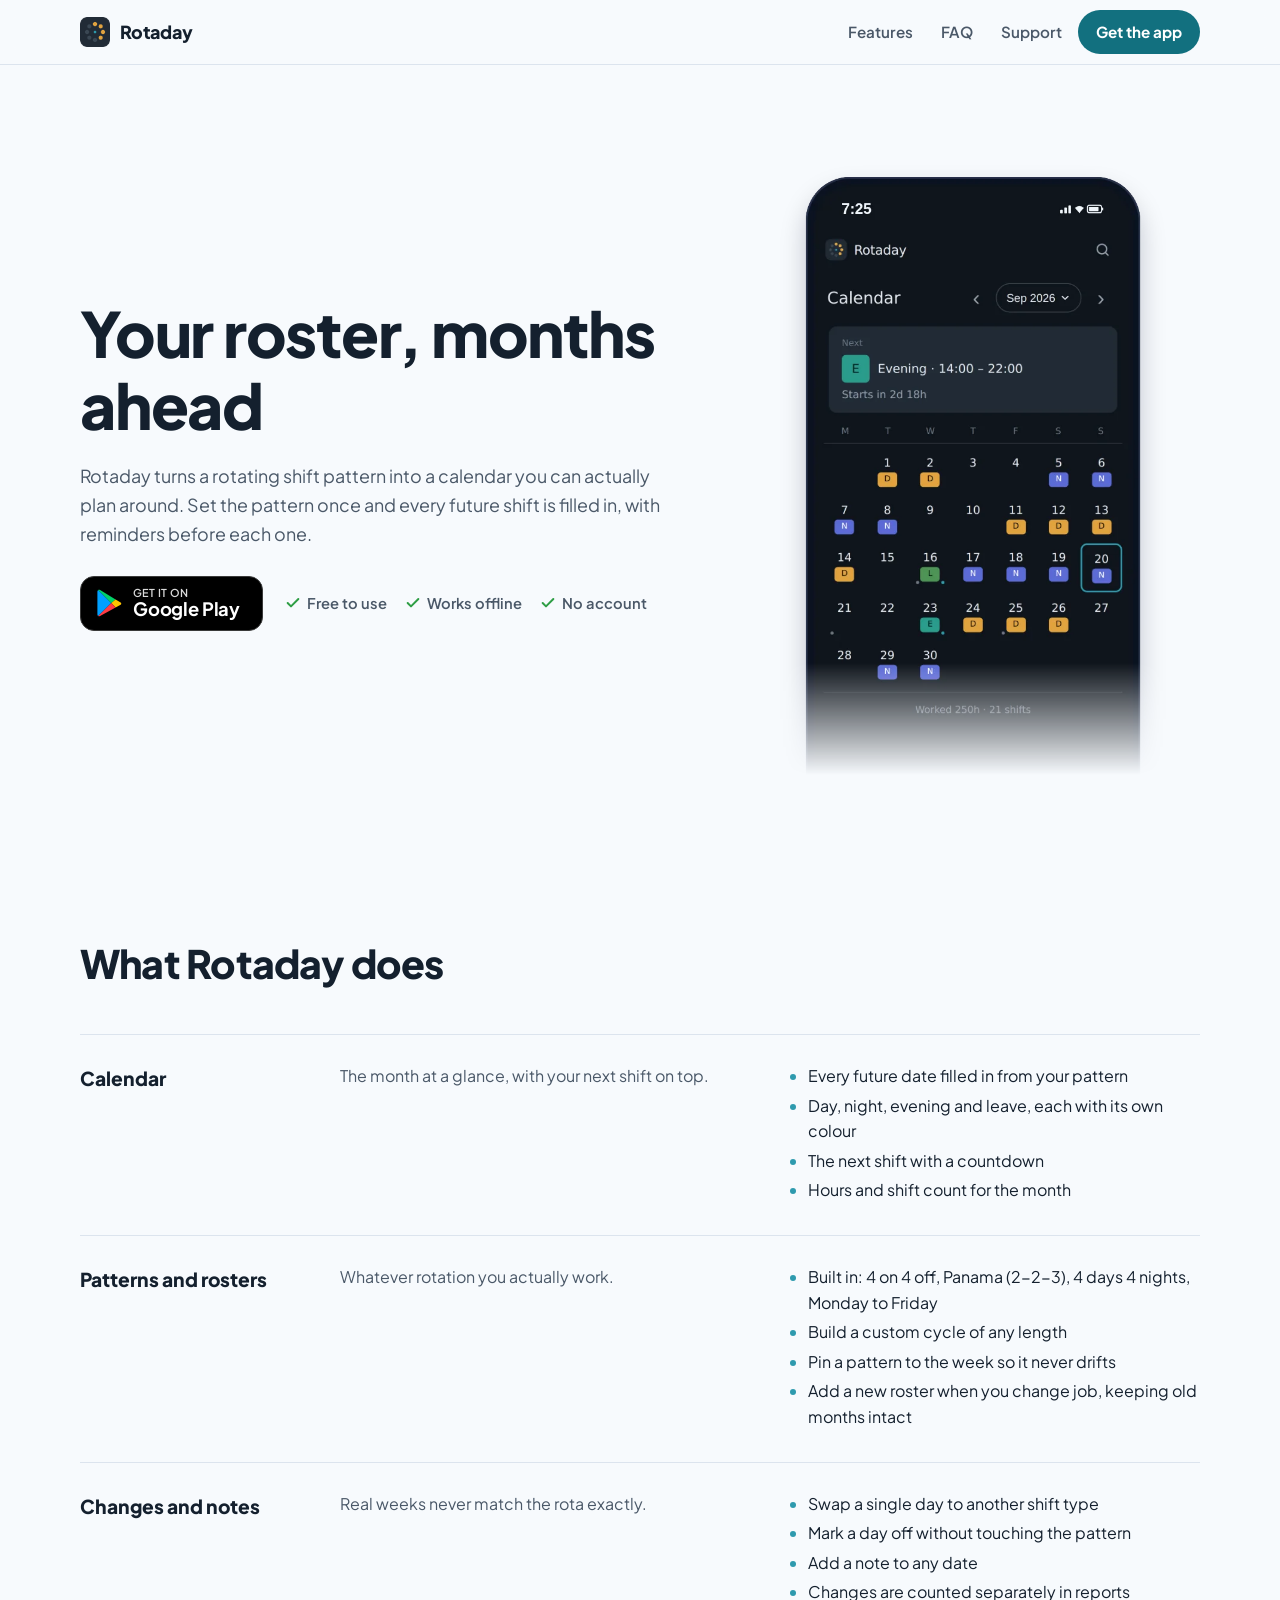
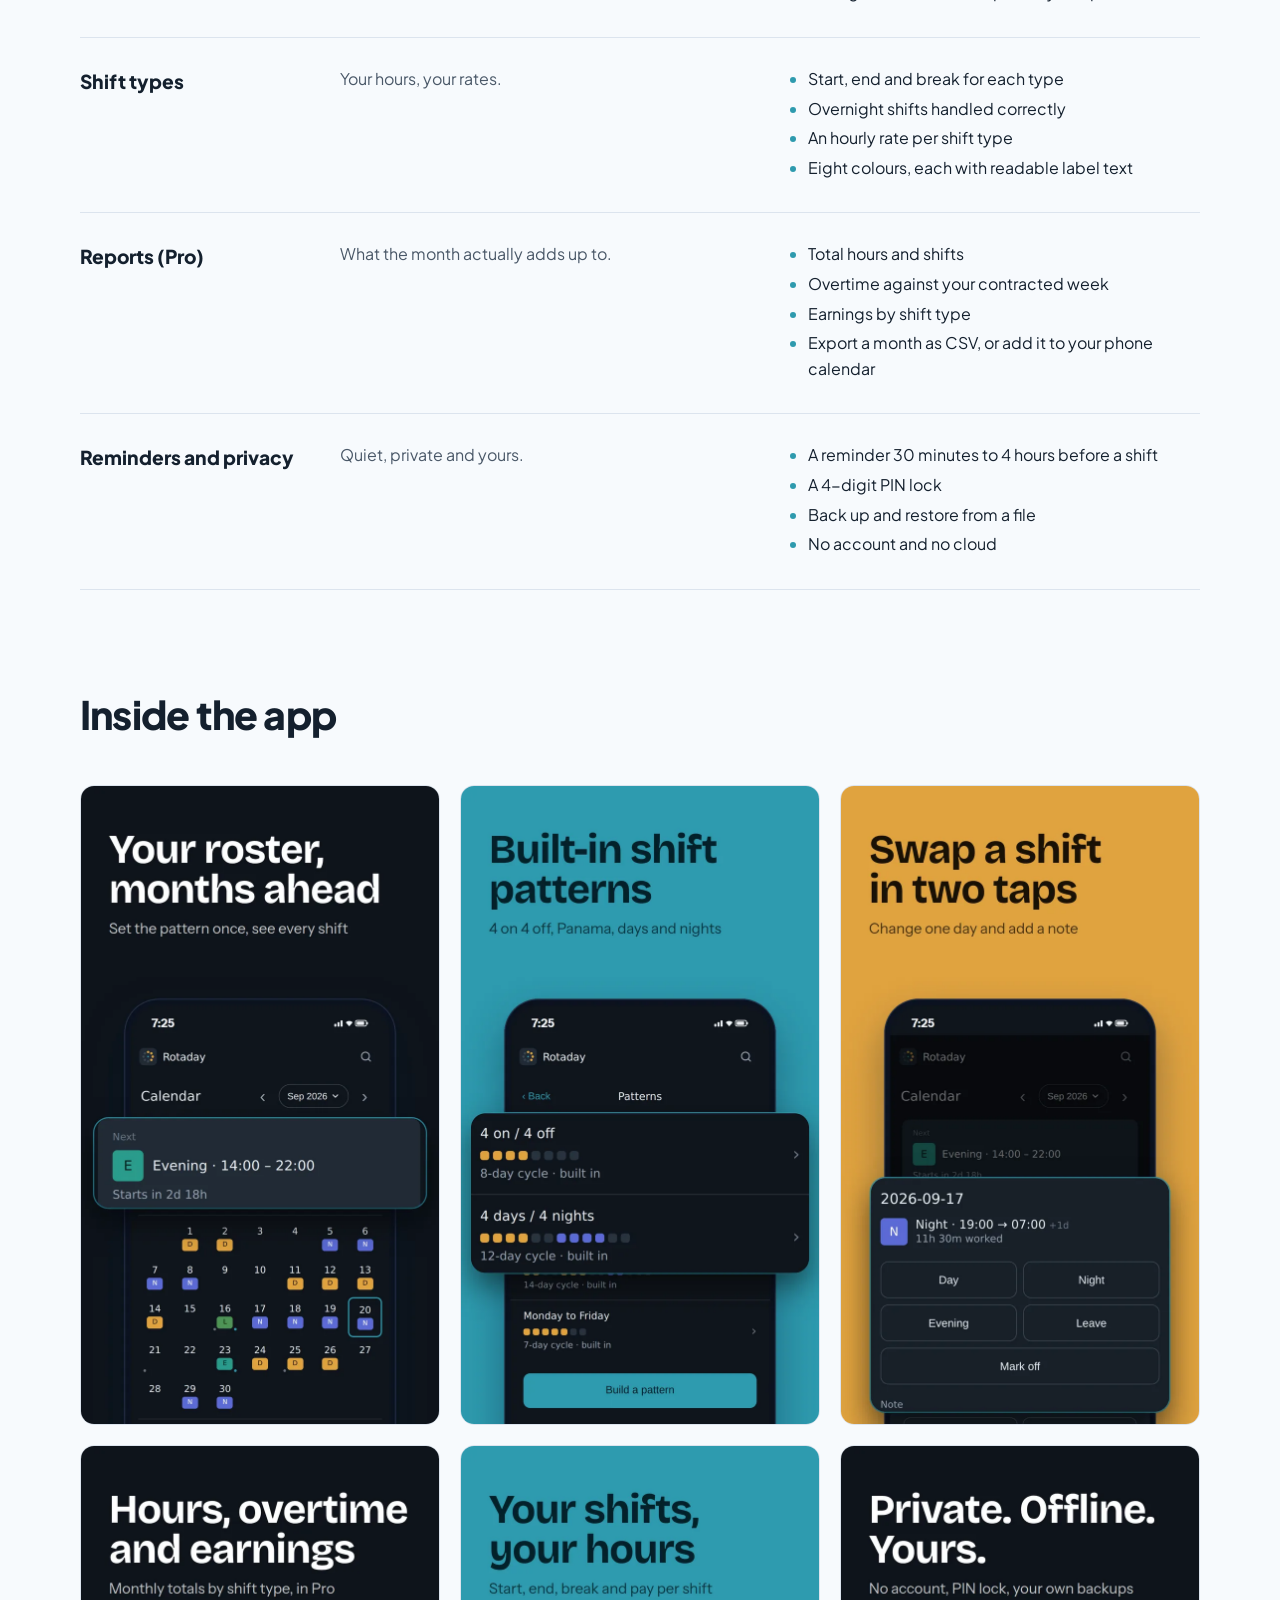
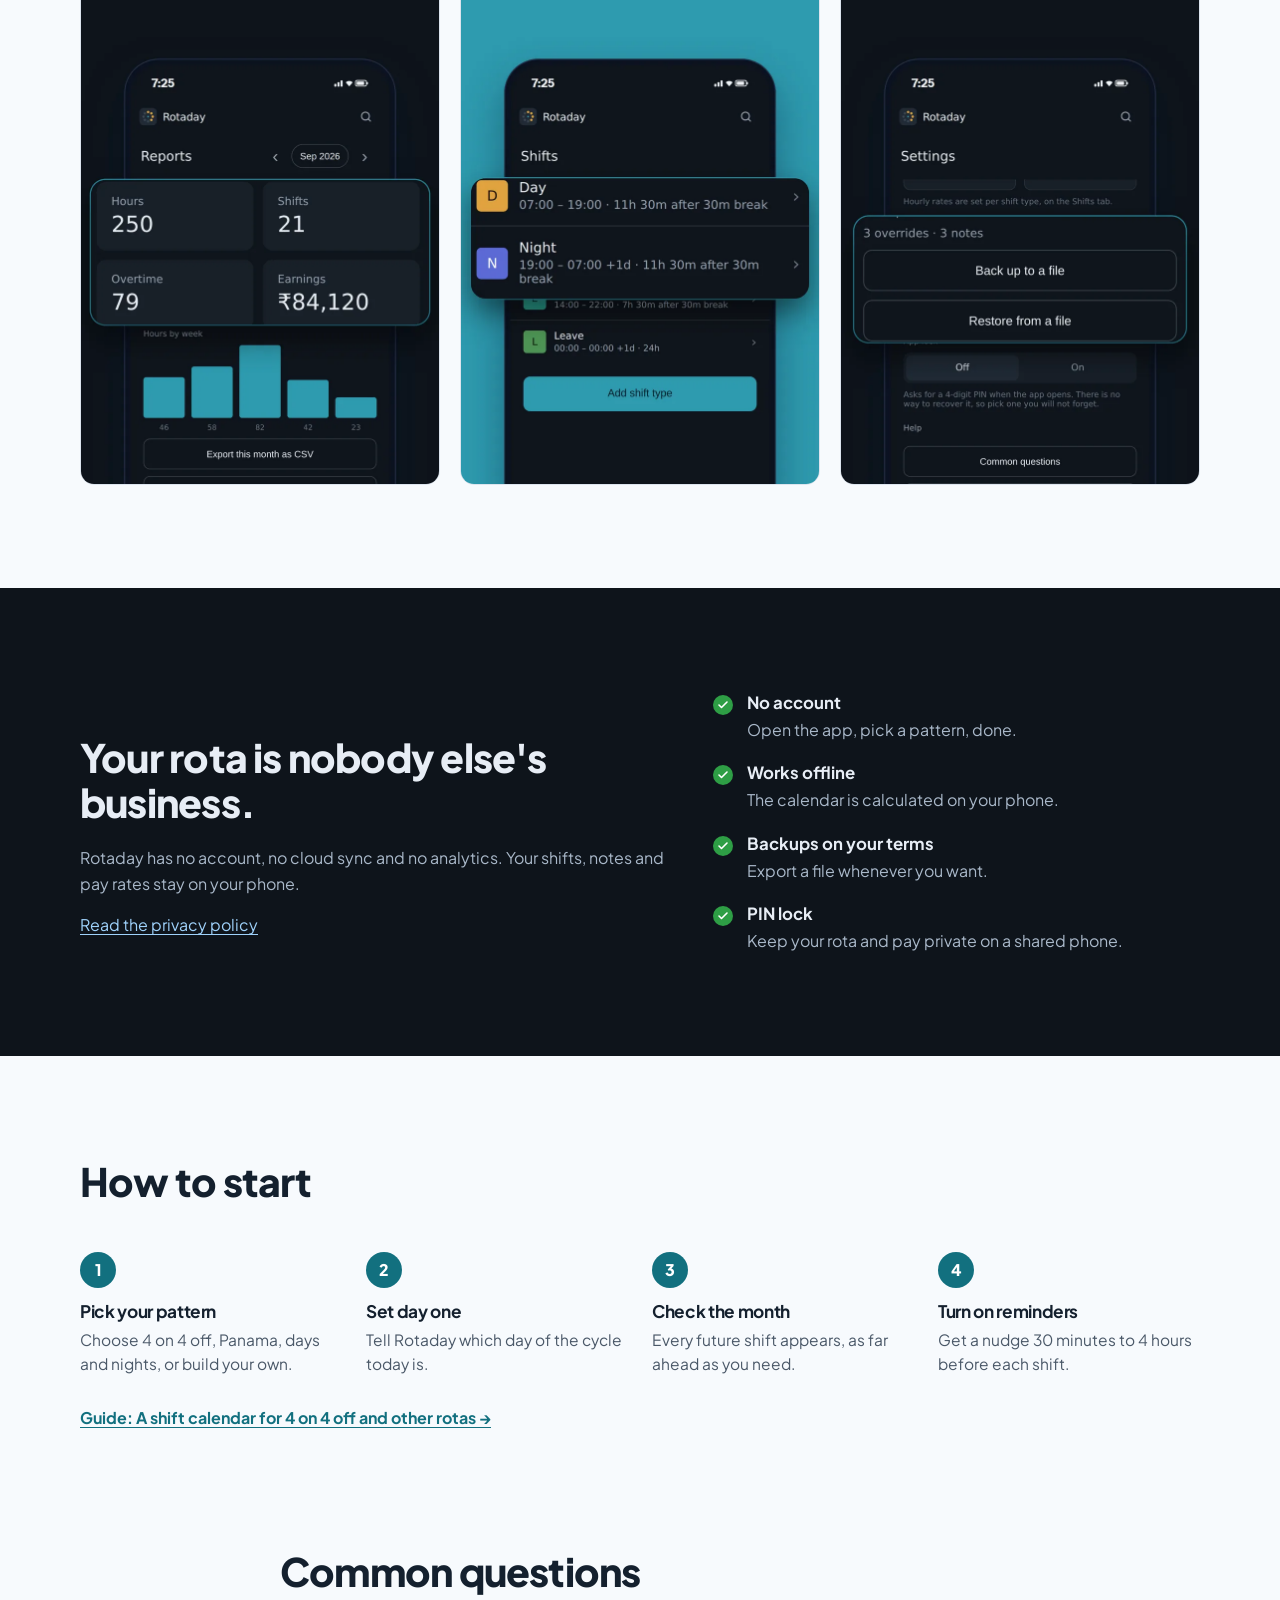
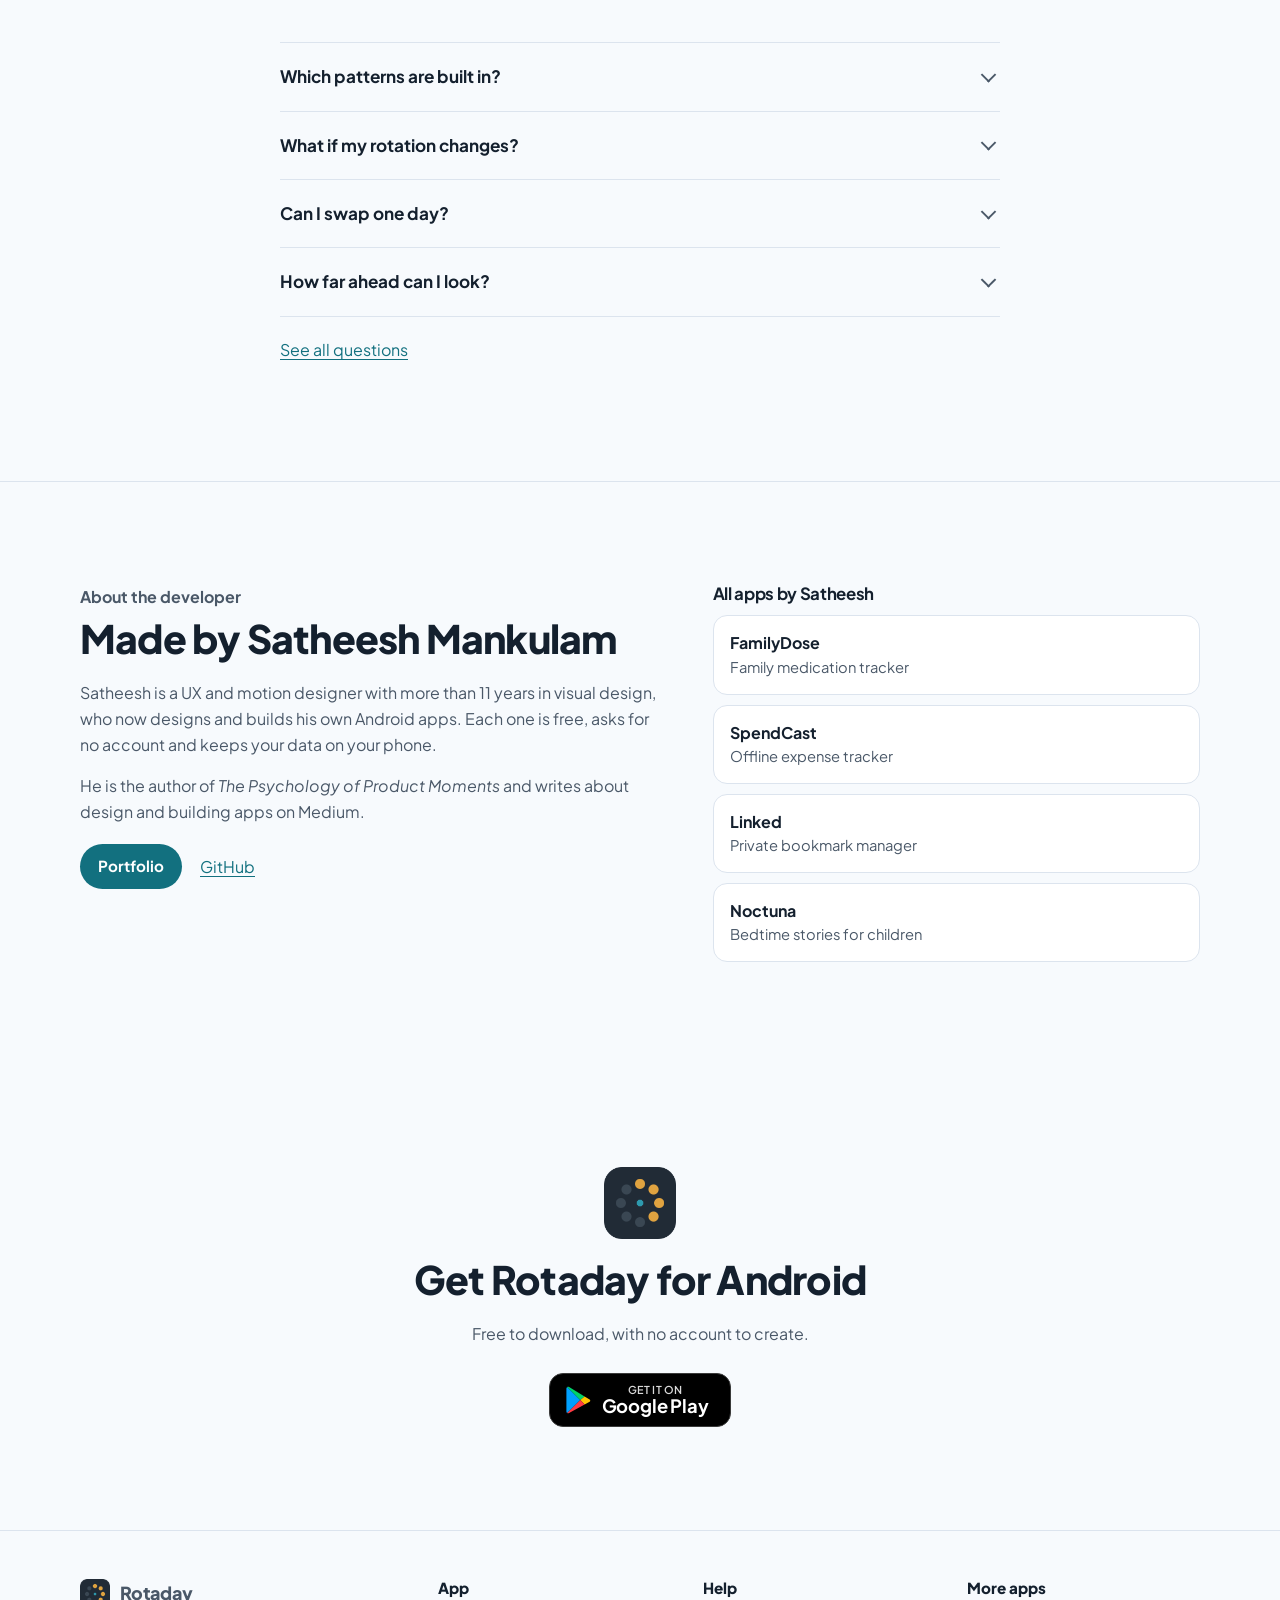
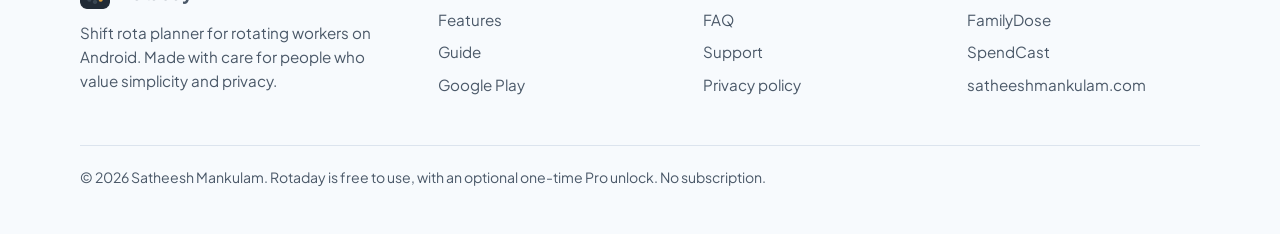
==== index.html @ e4aebf41 "Add files via upload" ====
<!doctype html>
<html lang="en">
<head>
<meta charset="utf-8">
<meta name="viewport" content="width=device-width, initial-scale=1">
<title>Rotaday – Shift rota planner for rotating workers on Android</title>
<meta name="description" content="Turn your shift pattern into a calendar that runs years ahead. 4 on 4 off, Panama, days and nights, with reminders, hours, overtime and pay. Offline, no account.">
<link rel="canonical" href="https://rotaday.netlify.app/">
<meta name="theme-color" content="#F7FAFD" media="(prefers-color-scheme: light)">
<meta name="theme-color" content="#0D1520" media="(prefers-color-scheme: dark)">
<link rel="icon" type="image/png" sizes="48x48" href="/assets/favicon-48.png">
<link rel="apple-touch-icon" href="/assets/apple-touch-icon.png">
<meta property="og:type" content="website">
<meta property="og:site_name" content="Rotaday">
<meta property="og:title" content="Rotaday – Shift rota planner for rotating workers on Android">
<meta property="og:description" content="Turn your shift pattern into a calendar that runs years ahead. 4 on 4 off, Panama, days and nights, with reminders, hours, overtime and pay. Offline, no account.">
<meta property="og:url" content="https://rotaday.netlify.app/">
<meta property="og:image" content="https://rotaday.netlify.app/assets/og-image.png">
<meta name="twitter:card" content="summary_large_image">
<link rel="preconnect" href="https://fonts.googleapis.com">
<link rel="preconnect" href="https://fonts.gstatic.com" crossorigin>
<link rel="stylesheet" href="https://fonts.googleapis.com/css2?family=Plus+Jakarta+Sans:wght@400;600;700;800&display=swap">
<link rel="stylesheet" href="/assets/site.css">
<script src="/assets/analytics.js" defer></script>
<script type="application/ld+json">{"@context": "https://schema.org", "@type": "MobileApplication", "name": "Rotaday", "operatingSystem": "Android", "applicationCategory": "UtilitiesApplication", "description": "Turn your shift pattern into a calendar that runs years ahead. 4 on 4 off, Panama, days and nights, with reminders, hours, overtime and pay. Offline, no account.", "url": "https://rotaday.netlify.app/", "downloadUrl": "https://play.google.com/store/apps/details?id=com.satheesh.roster", "installUrl": "https://play.google.com/store/apps/details?id=com.satheesh.roster", "image": "https://rotaday.netlify.app/assets/logo-512.png", "screenshot": ["https://rotaday.netlify.app/assets/screenshot-01.webp", "https://rotaday.netlify.app/assets/screenshot-02.webp", "https://rotaday.netlify.app/assets/screenshot-03.webp", "https://rotaday.netlify.app/assets/screenshot-04.webp", "https://rotaday.netlify.app/assets/screenshot-05.webp", "https://rotaday.netlify.app/assets/screenshot-06.webp"], "offers": {"@type": "Offer", "price": "0", "priceCurrency": "INR"}, "author": {"@type": "Person", "name": "Satheesh Mankulam", "url": "https://satheeshmankulam.com"}}</script><script type="application/ld+json">{"@context": "https://schema.org", "@type": "Person", "name": "Satheesh Mankulam", "url": "https://satheeshmankulam.com", "jobTitle": "UX Designer", "sameAs": ["https://satheeshmankulam.com", "https://github.com/satheeshmankulam-del"], "knowsAbout": ["UX design", "Motion design", "Android app development"]}</script>
</head>
<body>
<a class="skip" href="#main">Skip to content</a>
<header class="site-header">
  <div class="wrap header-row">
    <a class="brand" href="/"><img src="/assets/logo-96.png" alt="" width="30" height="30">Rotaday</a>
    <button class="menu-btn" type="button" aria-expanded="false" aria-controls="site-nav">
      <span class="sr-only">Menu</span>
      <svg width="22" height="22" viewBox="0 0 24 24" fill="none" stroke="currentColor" stroke-width="2.2" stroke-linecap="round" aria-hidden="true"><line x1="4" y1="7" x2="20" y2="7"/><line x1="4" y1="12" x2="20" y2="12"/><line x1="4" y1="17" x2="20" y2="17"/></svg>
    </button>
    <nav class="nav" id="site-nav" aria-label="Main"><a href="/#features">Features</a><a href="/faq/">FAQ</a><a href="/support/">Support</a>
      <a class="btn" href="https://play.google.com/store/apps/details?id=com.satheesh.roster" rel="noopener">Get the app</a>
    </nav>
  </div>
</header>
<main id="main">
  <section class="hero"><div class="wrap hero-grid">
    <div>
      <h1>Your roster, months ahead</h1>
      <p class="lede">Rotaday turns a rotating shift pattern into a calendar you can actually plan around. Set the pattern once and every future shift is filled in, with reminders before each one.</p>
      <div class="hero-actions"><a class="btn btn-play" href="https://play.google.com/store/apps/details?id=com.satheesh.roster" rel="noopener"><svg viewBox="0 0 26 28" aria-hidden="true"><path fill="#00A0FF" d="M1.2 1 14.3 14 1.2 27c-.5-.3-.8-.9-.8-1.6V2.6c0-.7.3-1.3.8-1.6z"/><path fill="#00D26A" d="M1.2 1c.5-.3 1.2-.3 1.9.1L18.6 10.6 14.3 14z"/><path fill="#FFC400" d="m18.6 10.6 5 2.8c.9.5.9 1.8 0 2.3l-5 2.8-4.3-4.5z"/><path fill="#FF3B44" d="M14.3 14l4.3 4.5L3.1 26.9c-.7.4-1.4.4-1.9.1z"/></svg><span><small>GET IT ON</small>Google Play</span></a><ul class="facts"><li><svg viewBox="0 0 24 24" fill="none" stroke="currentColor" stroke-width="3" stroke-linecap="round" stroke-linejoin="round" aria-hidden="true"><polyline points="20 6 9 17 4 12"/></svg>Free to use</li><li><svg viewBox="0 0 24 24" fill="none" stroke="currentColor" stroke-width="3" stroke-linecap="round" stroke-linejoin="round" aria-hidden="true"><polyline points="20 6 9 17 4 12"/></svg>Works offline</li><li><svg viewBox="0 0 24 24" fill="none" stroke="currentColor" stroke-width="3" stroke-linecap="round" stroke-linejoin="round" aria-hidden="true"><polyline points="20 6 9 17 4 12"/></svg>No account</li></ul></div>
    </div>
    <picture class="hero-phone">
      <source srcset="/assets/hero-phone-dark.webp" media="(prefers-color-scheme: dark)">
      <img src="/assets/hero-phone.webp" width="760" height="1040" alt="Rotaday calendar showing a month of day and night shifts, with the next shift at the top">
    </picture>
  </div></section>

  <section class="section" id="features" aria-labelledby="ft"><div class="wrap">
    <div class="section-head"><h2 id="ft">What Rotaday does</h2></div>
    <div class="tab-groups"><div class="tab-group"><div class="tab-name">Calendar</div><p>The month at a glance, with your next shift on top.</p><ul><li>Every future date filled in from your pattern</li><li>Day, night, evening and leave, each with its own colour</li><li>The next shift with a countdown</li><li>Hours and shift count for the month</li></ul></div><div class="tab-group"><div class="tab-name">Patterns and rosters</div><p>Whatever rotation you actually work.</p><ul><li>Built in: 4 on 4 off, Panama (2-2-3), 4 days 4 nights, Monday to Friday</li><li>Build a custom cycle of any length</li><li>Pin a pattern to the week so it never drifts</li><li>Add a new roster when you change job, keeping old months intact</li></ul></div><div class="tab-group"><div class="tab-name">Changes and notes</div><p>Real weeks never match the rota exactly.</p><ul><li>Swap a single day to another shift type</li><li>Mark a day off without touching the pattern</li><li>Add a note to any date</li><li>Changes are counted separately in reports</li></ul></div><div class="tab-group"><div class="tab-name">Shift types</div><p>Your hours, your rates.</p><ul><li>Start, end and break for each type</li><li>Overnight shifts handled correctly</li><li>An hourly rate per shift type</li><li>Eight colours, each with readable label text</li></ul></div><div class="tab-group"><div class="tab-name">Reports (Pro)</div><p>What the month actually adds up to.</p><ul><li>Total hours and shifts</li><li>Overtime against your contracted week</li><li>Earnings by shift type</li><li>Export a month as CSV, or add it to your phone calendar</li></ul></div><div class="tab-group"><div class="tab-name">Reminders and privacy</div><p>Quiet, private and yours.</p><ul><li>A reminder 30 minutes to 4 hours before a shift</li><li>A 4-digit PIN lock</li><li>Back up and restore from a file</li><li>No account and no cloud</li></ul></div></div>
  </div></section>

  <section class="section" style="padding-top:0" aria-labelledby="sc"><div class="wrap">
    <div class="section-head"><h2 id="sc">Inside the app</h2></div>
    <div class="screens"><figure><img src="/assets/screenshot-01.webp" width="720" height="1280" loading="lazy" alt="Rotaday screenshot 1"></figure><figure><img src="/assets/screenshot-02.webp" width="720" height="1280" loading="lazy" alt="Rotaday screenshot 2"></figure><figure><img src="/assets/screenshot-03.webp" width="720" height="1280" loading="lazy" alt="Rotaday screenshot 3"></figure><figure><img src="/assets/screenshot-04.webp" width="720" height="1280" loading="lazy" alt="Rotaday screenshot 4"></figure><figure><img src="/assets/screenshot-05.webp" width="720" height="1280" loading="lazy" alt="Rotaday screenshot 5"></figure><figure><img src="/assets/screenshot-06.webp" width="720" height="1280" loading="lazy" alt="Rotaday screenshot 6"></figure></div>
  </div></section>

  <section class="section band" aria-labelledby="pv"><div class="wrap band-grid">
    <div><h2 id="pv">Your rota is nobody else's business.</h2><p>Rotaday has no account, no cloud sync and no analytics. Your shifts, notes and pay rates stay on your phone.</p><p><a href="/privacy/">Read the privacy policy</a></p></div>
    <ul class="promise"><li><strong>No account</strong>Open the app, pick a pattern, done.</li><li><strong>Works offline</strong>The calendar is calculated on your phone.</li><li><strong>Backups on your terms</strong>Export a file whenever you want.</li><li><strong>PIN lock</strong>Keep your rota and pay private on a shared phone.</li></ul>
  </div></section>

  <section class="section" aria-labelledby="hw"><div class="wrap">
    <div class="section-head"><h2 id="hw">How to start</h2></div>
    <ol class="steps"><li><h3>Pick your pattern</h3><p>Choose 4 on 4 off, Panama, days and nights, or build your own.</p></li><li><h3>Set day one</h3><p>Tell Rotaday which day of the cycle today is.</p></li><li><h3>Check the month</h3><p>Every future shift appears, as far ahead as you need.</p></li><li><h3>Turn on reminders</h3><p>Get a nudge 30 minutes to 4 hours before each shift.</p></li></ol>
    <p class="guide-link"><a href="/4-on-4-off-shift-calendar-app/">Guide: A shift calendar for 4 on 4 off and other rotas →</a></p>
  </div></section>

  <section class="section" style="padding-top:0" aria-labelledby="fq"><div class="narrow">
    <div class="section-head"><h2 id="fq">Common questions</h2></div>
    <div class="faq"><details><summary>Which patterns are built in?</summary><div class="answer"><p>4 on 4 off, Panama (2-2-3), four days then four nights, and Monday to Friday. You can also build a cycle of any length.</p></div></details><details><summary>What if my rotation changes?</summary><div class="answer"><p>Add a new roster from the date it starts. Earlier months keep the old pattern, so your history stays accurate.</p></div></details><details><summary>Can I swap one day?</summary><div class="answer"><p>Yes. Tap the date, pick another shift type or mark it off. The rest of the pattern is untouched.</p></div></details><details><summary>How far ahead can I look?</summary><div class="answer"><p>As far as you like. The calendar is calculated from your pattern, so any future month is available.</p></div></details></div>
    <p style="margin-top:20px"><a href="/faq/">See all questions</a></p>
  </div></section>


  <section class="section about-dev" aria-labelledby="dev-title"><div class="wrap about-grid">
    <div>
      <p class="eyebrow-plain">About the developer</p>
      <h2 id="dev-title">Made by Satheesh Mankulam</h2>
      <p>Satheesh is a UX and motion designer with more than 11 years in visual design, who now designs and builds his own Android apps. Each one is free, asks for no account and keeps your data on your phone.</p>
      <p>He is the author of <em>The Psychology of Product Moments</em> and writes about design and building apps on Medium.</p>
      <p class="dev-links"><a class="btn" href="https://satheeshmankulam.com" rel="noopener">Portfolio</a> <a href="https://github.com/satheeshmankulam-del" rel="noopener">GitHub</a></p>
    </div>
    <div>
      <h3>All apps by Satheesh</h3>
      <ul class="app-list"><li><a href="https://familydose.netlify.app"><strong>FamilyDose</strong><span>Family medication tracker</span></a></li><li><a href="https://spendcast.netlify.app"><strong>SpendCast</strong><span>Offline expense tracker</span></a></li><li><a href="https://linkedbookmark.netlify.app"><strong>Linked</strong><span>Private bookmark manager</span></a></li><li><a href="https://noctuna.netlify.app"><strong>Noctuna</strong><span>Bedtime stories for children</span></a></li></ul>
    </div>
  </div></section>

  <section class="section cta" aria-labelledby="ct"><div class="narrow">
    <img src="/assets/logo-512.png" width="72" height="72" alt="">
    <h2 id="ct">Get Rotaday for Android</h2>
    <p>Free to download, with no account to create.</p>
    <a class="btn btn-play" href="https://play.google.com/store/apps/details?id=com.satheesh.roster" rel="noopener"><svg viewBox="0 0 26 28" aria-hidden="true"><path fill="#00A0FF" d="M1.2 1 14.3 14 1.2 27c-.5-.3-.8-.9-.8-1.6V2.6c0-.7.3-1.3.8-1.6z"/><path fill="#00D26A" d="M1.2 1c.5-.3 1.2-.3 1.9.1L18.6 10.6 14.3 14z"/><path fill="#FFC400" d="m18.6 10.6 5 2.8c.9.5.9 1.8 0 2.3l-5 2.8-4.3-4.5z"/><path fill="#FF3B44" d="M14.3 14l4.3 4.5L3.1 26.9c-.7.4-1.4.4-1.9.1z"/></svg><span><small>GET IT ON</small>Google Play</span></a>
  </div></section>
</main>
<footer class="site-footer">
  <div class="wrap">
    <div class="footer-grid">
      <div>
        <a class="brand" href="/"><img src="/assets/logo-96.png" alt="" width="30" height="30">Rotaday</a>
        <p class="about" style="margin-top:12px">Shift rota planner for rotating workers on Android. Made with care for people who value simplicity and privacy.</p>
      </div>
      <div><h2>App</h2><ul>
        <li><a href="/#features">Features</a></li>
        <li><a href="/4-on-4-off-shift-calendar-app/">Guide</a></li>
        <li><a href="https://play.google.com/store/apps/details?id=com.satheesh.roster" rel="noopener">Google Play</a></li>
      </ul></div>
      <div><h2>Help</h2><ul>
        <li><a href="/faq/">FAQ</a></li>
        <li><a href="/support/">Support</a></li>
        <li><a href="/privacy/">Privacy policy</a></li>
      </ul></div>
      <div><h2>More apps</h2><ul><li><a href="https://play.google.com/store/apps/details?id=com.familydose.app" rel="noopener">FamilyDose</a></li><li><a href="https://play.google.com/store/apps/details?id=com.satheesh.spendcast" rel="noopener">SpendCast</a></li>
        <li><a href="https://satheeshmankulam.com" rel="noopener">satheeshmankulam.com</a></li>
      </ul></div>
    </div>
    <p class="footer-base">&copy; <span data-year>2026</span> Satheesh Mankulam. Rotaday is free to use, with an optional one-time Pro unlock. No subscription.</p>
  </div>
</footer>
<script src="/assets/site.js" defer></script>
</body>
</html>
---- assets/site.css ----
/* =========================================================
   FamilyDose website — shared styles
   Colours come from the app (blue #2196F3) and the logo (red/green).
   Edit the tokens below to re-theme every page at once.
   ========================================================= */

:root {
  --paper: #F7FAFD;
  --surface: #FFFFFF;
  --ink: #14202E;
  --ink-2: #4A5868;
  --line: #DCE4EE;
  --brand: #2E9AAE;
  --link: #12707F;
  --btn-bg: #12707F;
  --btn-ink: #FFFFFF;
  --tint: #DFF1F4;
  --red: #E53935;
  --green: #2E9E45;
  --band: #0E141B;
  --band-ink: #E7EDF5;
  --band-ink-2: #A9B8C9;

  --font: "Plus Jakarta Sans", system-ui, -apple-system, "Segoe UI", Roboto, sans-serif;
  --font-ml: "Noto Sans Malayalam", "Plus Jakarta Sans", sans-serif;
  --font-hi: "Noto Sans Devanagari", "Plus Jakarta Sans", sans-serif;

  --wrap: 1120px;
  --r-lg: 22px;
  --r-md: 14px;
  --r-sm: 10px;
}

@media (prefers-color-scheme: dark) {
  :root:not([data-theme="light"]) {
    --paper: #0D1520;
    --surface: #152131;
    --ink: #E7EDF5;
    --ink-2: #A3B3C5;
    --line: #243447;
    --link: #5FC3D4;
    --btn-bg: #2E9AAE;
    --btn-ink: #04212A;
    --tint: #123039;
    --red: #FF6B6B;
    --green: #5CCB72;
    --band: #152131;
  }
}
:root[data-theme="dark"] {
  --paper: #0D1520;
  --surface: #152131;
  --ink: #E7EDF5;
  --ink-2: #A3B3C5;
  --line: #243447;
  --link: #5FC3D4;
  --btn-bg: #2E9AAE;
  --btn-ink: #04212A;
  --tint: #123039;
  --red: #FF6B6B;
  --green: #5CCB72;
  --band: #152131;
}

/* ---------- Base ---------- */
*, *::before, *::after { box-sizing: border-box; }
html { -webkit-text-size-adjust: 100%; scroll-behavior: smooth; }
@media (prefers-reduced-motion: reduce) { html { scroll-behavior: auto; } }
body {
  margin: 0;
  background: var(--paper);
  color: var(--ink);
  font-family: var(--font);
  font-size: 1rem;
  line-height: 1.6;
  overflow-x: hidden;
}
img { max-width: 100%; height: auto; display: block; }
a { color: var(--link); text-underline-offset: 3px; }
a:hover { text-decoration-thickness: 2px; }
:focus-visible { outline: 3px solid var(--brand); outline-offset: 3px; border-radius: 6px; }
h1, h2, h3 { line-height: 1.15; letter-spacing: -0.02em; margin: 0 0 0.5em; }
h1 { font-size: clamp(2.3rem, 5.2vw, 3.9rem); font-weight: 800; }
h2 { font-size: clamp(1.7rem, 3.2vw, 2.45rem); font-weight: 800; }
h3 { font-size: 1.25rem; font-weight: 700; }
p { margin: 0 0 1em; }
.wrap { width: min(100% - 40px, var(--wrap)); margin-inline: auto; }
.narrow { width: min(100% - 40px, 720px); margin-inline: auto; }
.muted { color: var(--ink-2); }
.skip {
  position: absolute; left: -999px; top: 8px; padding: 10px 14px;
  background: var(--surface); color: var(--ink); z-index: 100; border-radius: var(--r-sm);
}
.skip:focus { left: 8px; }
.sr-only { position: absolute; width: 1px; height: 1px; overflow: hidden; clip: rect(0 0 0 0); white-space: nowrap; }

/* ---------- Header ---------- */
.site-header {
  position: sticky; top: 0; z-index: 50;
  background: color-mix(in srgb, var(--paper) 88%, transparent);
  backdrop-filter: saturate(1.4) blur(10px);
  -webkit-backdrop-filter: saturate(1.4) blur(10px);
  border-bottom: 1px solid var(--line);
}
.header-row { display: flex; align-items: center; gap: 24px; min-height: 64px; }
.brand { display: flex; align-items: center; gap: 10px; color: var(--ink); text-decoration: none; font-weight: 800; font-size: 1.12rem; letter-spacing: -0.01em; }
.brand img { width: 30px; height: 30px; }
.nav { margin-left: auto; display: flex; align-items: center; gap: 4px; }
.nav a:not(.btn) {
  color: var(--ink-2); text-decoration: none; font-weight: 600; font-size: 0.95rem;
  padding: 8px 12px; border-radius: var(--r-sm);
}
.nav a:not(.btn):hover { color: var(--ink); background: var(--tint); }
.nav a[aria-current="page"] { color: var(--ink); }
.menu-btn { display: none; }

@media (max-width: 820px) {
  .menu-btn {
    display: inline-flex; margin-left: auto; align-items: center; justify-content: center;
    width: 44px; height: 44px; border: 1px solid var(--line); border-radius: var(--r-sm);
    background: var(--surface); color: var(--ink); cursor: pointer;
  }
  .nav {
    display: none; position: absolute; left: 0; right: 0; top: 100%;
    flex-direction: column; align-items: stretch; gap: 0;
    background: var(--paper); border-bottom: 1px solid var(--line); padding: 8px 20px 16px;
  }
  .nav.open { display: flex; }
  .nav a:not(.btn) { padding: 12px 4px; font-size: 1rem; border-radius: 0; border-bottom: 1px solid var(--line); }
  .nav .btn { margin-top: 12px; justify-content: center; }
}

/* ---------- Buttons ---------- */
.btn {
  display: inline-flex; align-items: center; gap: 10px;
  font: inherit; font-weight: 700; font-size: 0.95rem;
  padding: 10px 18px; border-radius: 999px; text-decoration: none; cursor: pointer;
  background: var(--btn-bg); color: var(--btn-ink); border: 0;
}
.btn:hover { filter: brightness(1.06); }
.btn-play {
  background: #000; color: #fff; padding: 10px 22px 10px 16px; border-radius: 14px;
  border: 1px solid #3a3a3a; line-height: 1.1;
}
.btn-play svg { width: 26px; height: 28px; flex: none; }
.btn-play small { display: block; font-size: 0.68rem; font-weight: 600; opacity: 0.85; letter-spacing: 0.02em; }
.btn-play span { font-size: 1.15rem; font-weight: 700; letter-spacing: -0.01em; }

/* ---------- Hero ---------- */
.hero { padding: clamp(40px, 7vw, 88px) 0 clamp(32px, 5vw, 64px); }
.hero-grid { display: grid; grid-template-columns: 1.15fr 0.85fr; gap: clamp(24px, 4vw, 56px); align-items: center; }
.hero h1 { margin-bottom: 0.35em; max-width: 15ch; }
.said-in { margin: 0 0 28px; padding: 0; list-style: none; display: grid; gap: 6px; }
.said-in li { color: var(--ink-2); font-weight: 600; font-size: clamp(1.05rem, 2vw, 1.35rem); line-height: 1.45; }
.said-in li:lang(ml) { font-family: var(--font-ml); }
.said-in li:lang(hi) { font-family: var(--font-hi); }
.hero .lede { font-size: 1.12rem; color: var(--ink-2); max-width: 46ch; margin-bottom: 28px; }
.hero-actions { display: flex; flex-wrap: wrap; align-items: center; gap: 14px 22px; }
.facts { display: flex; flex-wrap: wrap; gap: 8px 18px; margin: 0; padding: 0; list-style: none; font-size: 0.92rem; font-weight: 600; color: var(--ink-2); }
.facts li { display: flex; align-items: center; gap: 6px; }
.facts svg { width: 16px; height: 16px; color: var(--green); flex: none; }
.hero-phone {
  display: block; justify-self: center; width: min(100%, 460px);
  -webkit-mask-image: linear-gradient(to bottom, #000 82%, transparent 100%);
          mask-image: linear-gradient(to bottom, #000 82%, transparent 100%);
}
@media (max-width: 820px) {
  .hero-grid { grid-template-columns: 1fr; }
  .hero-phone { width: min(100%, 340px); order: 2; }
}

/* ---------- Sections ---------- */
.section { padding: clamp(56px, 8vw, 104px) 0; }
.section-head { max-width: 640px; margin-bottom: clamp(28px, 4vw, 48px); }
.section-head p { font-size: 1.08rem; color: var(--ink-2); margin: 0; }

/* Features grouped by the app's own tabs */
.tab-groups { display: grid; gap: 0; border-top: 1px solid var(--line); }
.tab-group {
  display: grid; grid-template-columns: 220px 1fr 1fr; gap: 12px 40px;
  padding: 28px 0; border-bottom: 1px solid var(--line); align-items: start;
}
.tab-name { display: flex; align-items: center; gap: 12px; font-weight: 800; font-size: 1.2rem; }
.tab-icon {
  width: 40px; height: 40px; border-radius: 12px; display: grid; place-items: center;
  background: var(--tint); color: var(--brand); flex: none;
}
.tab-icon svg { width: 20px; height: 20px; }
.tab-group p { margin: 0; color: var(--ink-2); }
.tab-group ul { margin: 0; padding-left: 1.1em; }
.tab-group li { margin-bottom: 4px; }
.tab-group li::marker { color: var(--brand); }
@media (max-width: 900px) {
  .tab-group { grid-template-columns: 1fr; gap: 10px; }
}

/* Screens */
.screens {
  display: grid; grid-template-columns: repeat(3, 1fr); gap: 20px;
}
.screens figure { margin: 0; }
.screens img { border-radius: var(--r-md); border: 1px solid var(--line); aspect-ratio: 9 / 16; object-fit: cover; width: 100%; }
@media (max-width: 820px) {
  .screens {
    grid-template-columns: none; grid-auto-flow: column; grid-auto-columns: 62%;
    overflow-x: auto; scroll-snap-type: x mandatory; padding-bottom: 12px;
    margin-inline: -20px; padding-inline: 20px; scroll-padding-inline: 20px;
  }
  .screens figure { scroll-snap-align: start; }
}

/* Privacy band */
.band { background: var(--band); color: var(--band-ink); }
:root[data-theme="dark"] .band { border-block: 1px solid var(--line); }
@media (prefers-color-scheme: dark) { :root:not([data-theme="light"]) .band { border-block: 1px solid var(--line); } }
.band h2 { max-width: 20ch; }
.band p, .band li { color: var(--band-ink-2); }
.band a { color: #9FD2FB; }
.band-grid { display: grid; grid-template-columns: 1.2fr 1fr; gap: 48px; align-items: end; }
.promise { list-style: none; margin: 0; padding: 0; display: grid; gap: 18px; }
.promise li { padding-left: 34px; position: relative; }
.promise strong { color: var(--band-ink); display: block; font-size: 1.05rem; }
.promise li::before {
  content: ""; position: absolute; left: 0; top: 5px; width: 20px; height: 20px; border-radius: 50%;
  background: #2E9E45 url("data:image/svg+xml,%3Csvg xmlns='http://www.w3.org/2000/svg' viewBox='0 0 24 24' fill='none' stroke='white' stroke-width='3.2' stroke-linecap='round' stroke-linejoin='round'%3E%3Cpolyline points='20 6 9 17 4 12'/%3E%3C/svg%3E") center / 12px no-repeat;
}
@media (max-width: 820px) { .band-grid { grid-template-columns: 1fr; gap: 28px; } }

/* Steps (a real sequence, so numbers carry meaning) */
.steps { list-style: none; counter-reset: step; margin: 0; padding: 0; display: grid; grid-template-columns: repeat(4, 1fr); gap: 24px; }
.steps li { counter-increment: step; }
.steps li::before {
  content: counter(step); display: grid; place-items: center; width: 36px; height: 36px; border-radius: 50%;
  background: var(--btn-bg); color: var(--btn-ink); font-weight: 800; margin-bottom: 14px;
}
.steps h3 { font-size: 1.08rem; margin-bottom: 6px; }
.steps p { color: var(--ink-2); margin: 0; font-size: 0.97rem; }
@media (max-width: 900px) { .steps { grid-template-columns: 1fr 1fr; } }
@media (max-width: 520px) { .steps { grid-template-columns: 1fr; } }

.video-row {
  margin-top: 40px; display: flex; flex-wrap: wrap; align-items: center; justify-content: space-between; gap: 16px;
  padding: 20px 24px; border: 1px solid var(--line); border-radius: var(--r-lg); background: var(--surface);
}
.video-row p { margin: 0; }

/* FAQ (native details/summary: keyboard + screen-reader friendly) */
.faq { border-top: 1px solid var(--line); }
.faq details { border-bottom: 1px solid var(--line); }
.faq summary {
  list-style: none; cursor: pointer; padding: 20px 40px 20px 0; position: relative;
  font-weight: 700; font-size: 1.07rem;
}
.faq summary::-webkit-details-marker { display: none; }
.faq summary::after {
  content: ""; position: absolute; right: 6px; top: 50%; width: 11px; height: 11px;
  border-right: 2.5px solid var(--ink-2); border-bottom: 2.5px solid var(--ink-2);
  transform: translateY(-70%) rotate(45deg); transition: transform .2s ease;
}
.faq details[open] summary::after { transform: translateY(-30%) rotate(-135deg); }
@media (prefers-reduced-motion: reduce) { .faq summary::after { transition: none; } }
.faq .answer { padding: 0 0 20px; color: var(--ink-2); max-width: 68ch; }
.faq .answer p:last-child { margin-bottom: 0; }

/* CTA */
.cta { text-align: center; }
.cta img { width: 72px; height: 72px; margin: 0 auto 18px; }
.cta p { color: var(--ink-2); max-width: 44ch; margin: 0 auto 26px; }
.cta .btn-play { margin: 0 auto; }

/* ---------- Inner pages ---------- */
.page-head { padding: clamp(40px, 6vw, 72px) 0 12px; }
.page-head p { font-size: 1.1rem; color: var(--ink-2); max-width: 60ch; }
.prose { padding-bottom: clamp(56px, 8vw, 96px); }
.prose h2 { font-size: 1.45rem; margin-top: 2.2em; }
.prose h3 { margin-top: 1.6em; }
.prose p, .prose li { max-width: 68ch; }
.prose ul, .prose ol { padding-left: 1.3em; }
.prose li { margin-bottom: 6px; }
.meta { font-size: 0.92rem; color: var(--ink-2); }
.note {
  border: 1px solid var(--line); background: var(--surface); border-radius: var(--r-md);
  padding: 18px 20px; margin: 24px 0;
}
.note p:last-child { margin-bottom: 0; }
.contact-card {
  display: flex; flex-wrap: wrap; align-items: center; justify-content: space-between; gap: 16px;
  background: var(--tint); border-radius: var(--r-lg); padding: 24px; margin: 24px 0;
}
.contact-card h2 { margin: 0 0 4px; font-size: 1.25rem; }
.contact-card p { margin: 0; color: var(--ink-2); }
.toc { display: flex; flex-wrap: wrap; gap: 8px; margin: 20px 0 0; padding: 0; list-style: none; }
.toc a {
  display: inline-block; padding: 7px 14px; border-radius: 999px; border: 1px solid var(--line);
  background: var(--surface); color: var(--ink); text-decoration: none; font-weight: 600; font-size: 0.92rem;
}
.toc a:hover { border-color: var(--brand); }

/* Changelog */
.release { border-top: 1px solid var(--line); padding: 28px 0; display: grid; grid-template-columns: 180px 1fr; gap: 12px 32px; }
.release h2 { font-size: 1.35rem; margin: 0; }
.release .when { color: var(--ink-2); font-size: 0.95rem; margin: 4px 0 0; }
.release h3 { font-size: 1rem; margin: 0 0 6px; }
.release ul { margin: 0 0 16px; padding-left: 1.2em; }
.current { display: inline-block; margin-top: 8px; font-size: 0.8rem; font-weight: 700; padding: 3px 10px; border-radius: 999px; background: var(--tint); color: var(--link); }
@media (max-width: 640px) { .release { grid-template-columns: 1fr; } }

/* Blog */
.posts { list-style: none; margin: 0; padding: 0; border-top: 1px solid var(--line); }
.posts li { border-bottom: 1px solid var(--line); }
.posts a { display: block; padding: 26px 0; text-decoration: none; color: inherit; }
.posts a:hover h2 { color: var(--link); }
.posts h2 { font-size: 1.35rem; margin: 0 0 6px; }
.posts p { color: var(--ink-2); margin: 0 0 8px; max-width: 64ch; }
.posts .meta { margin: 0; }

/* ---------- Footer ---------- */
.site-footer { border-top: 1px solid var(--line); padding: 48px 0 32px; font-size: 0.95rem; }
.footer-grid { display: grid; grid-template-columns: 1.4fr 1fr 1fr 1fr; gap: 32px; }
.footer-grid h2 { font-size: 0.95rem; letter-spacing: 0; margin: 0 0 12px; }
.footer-grid ul { list-style: none; margin: 0; padding: 0; display: grid; gap: 8px; }
.footer-grid a { color: var(--ink-2); text-decoration: none; }
.footer-grid a:hover { color: var(--ink); text-decoration: underline; }
.footer-grid .about { color: var(--ink-2); max-width: 34ch; }
.footer-base { margin-top: 36px; padding-top: 20px; border-top: 1px solid var(--line); color: var(--ink-2); font-size: 0.88rem; }
@media (max-width: 820px) { .footer-grid { grid-template-columns: 1fr 1fr; } .footer-grid > :first-child { grid-column: 1 / -1; } }

/* ---------- About the developer ---------- */
.about-dev { border-top: 1px solid var(--line); }
.about-grid { display: grid; grid-template-columns: 1.2fr 1fr; gap: 48px; align-items: start; }
.eyebrow-plain { font-weight: 700; color: var(--ink-2); margin: 0 0 6px; }
.about-dev p { color: var(--ink-2); max-width: 60ch; }
.dev-links { display: flex; align-items: center; gap: 18px; flex-wrap: wrap; margin-top: 20px; }
.about-dev h3 { font-size: 1.05rem; margin-bottom: 12px; }
.app-list { list-style: none; margin: 0; padding: 0; display: grid; gap: 10px; }
.app-list a { display: flex; flex-direction: column; padding: 14px 16px; border: 1px solid var(--line); border-radius: var(--r-md);
  background: var(--surface); text-decoration: none; color: var(--ink); }
.app-list a:hover { border-color: var(--brand); }
.app-list a[aria-current="page"] { border-color: var(--brand); background: var(--tint); }
.app-list span { color: var(--ink-2); font-size: 0.92rem; }
@media (max-width: 820px) { .about-grid { grid-template-columns: 1fr; gap: 28px; } }

/* ---------- Guide pages ---------- */
.lead-answer { font-size: 1.18rem; color: var(--ink); max-width: 60ch; }
.guide-link { margin-top: 28px; font-weight: 700; }
.table-wrap { overflow-x: auto; }
.checklist { width: 100%; border-collapse: collapse; margin: 8px 0 12px; }
.checklist th, .checklist td { text-align: left; padding: 12px 14px; border-bottom: 1px solid var(--line); vertical-align: top; }
.checklist th { font-weight: 600; color: var(--ink-2); width: 55%; }
.checklist td { font-weight: 700; }
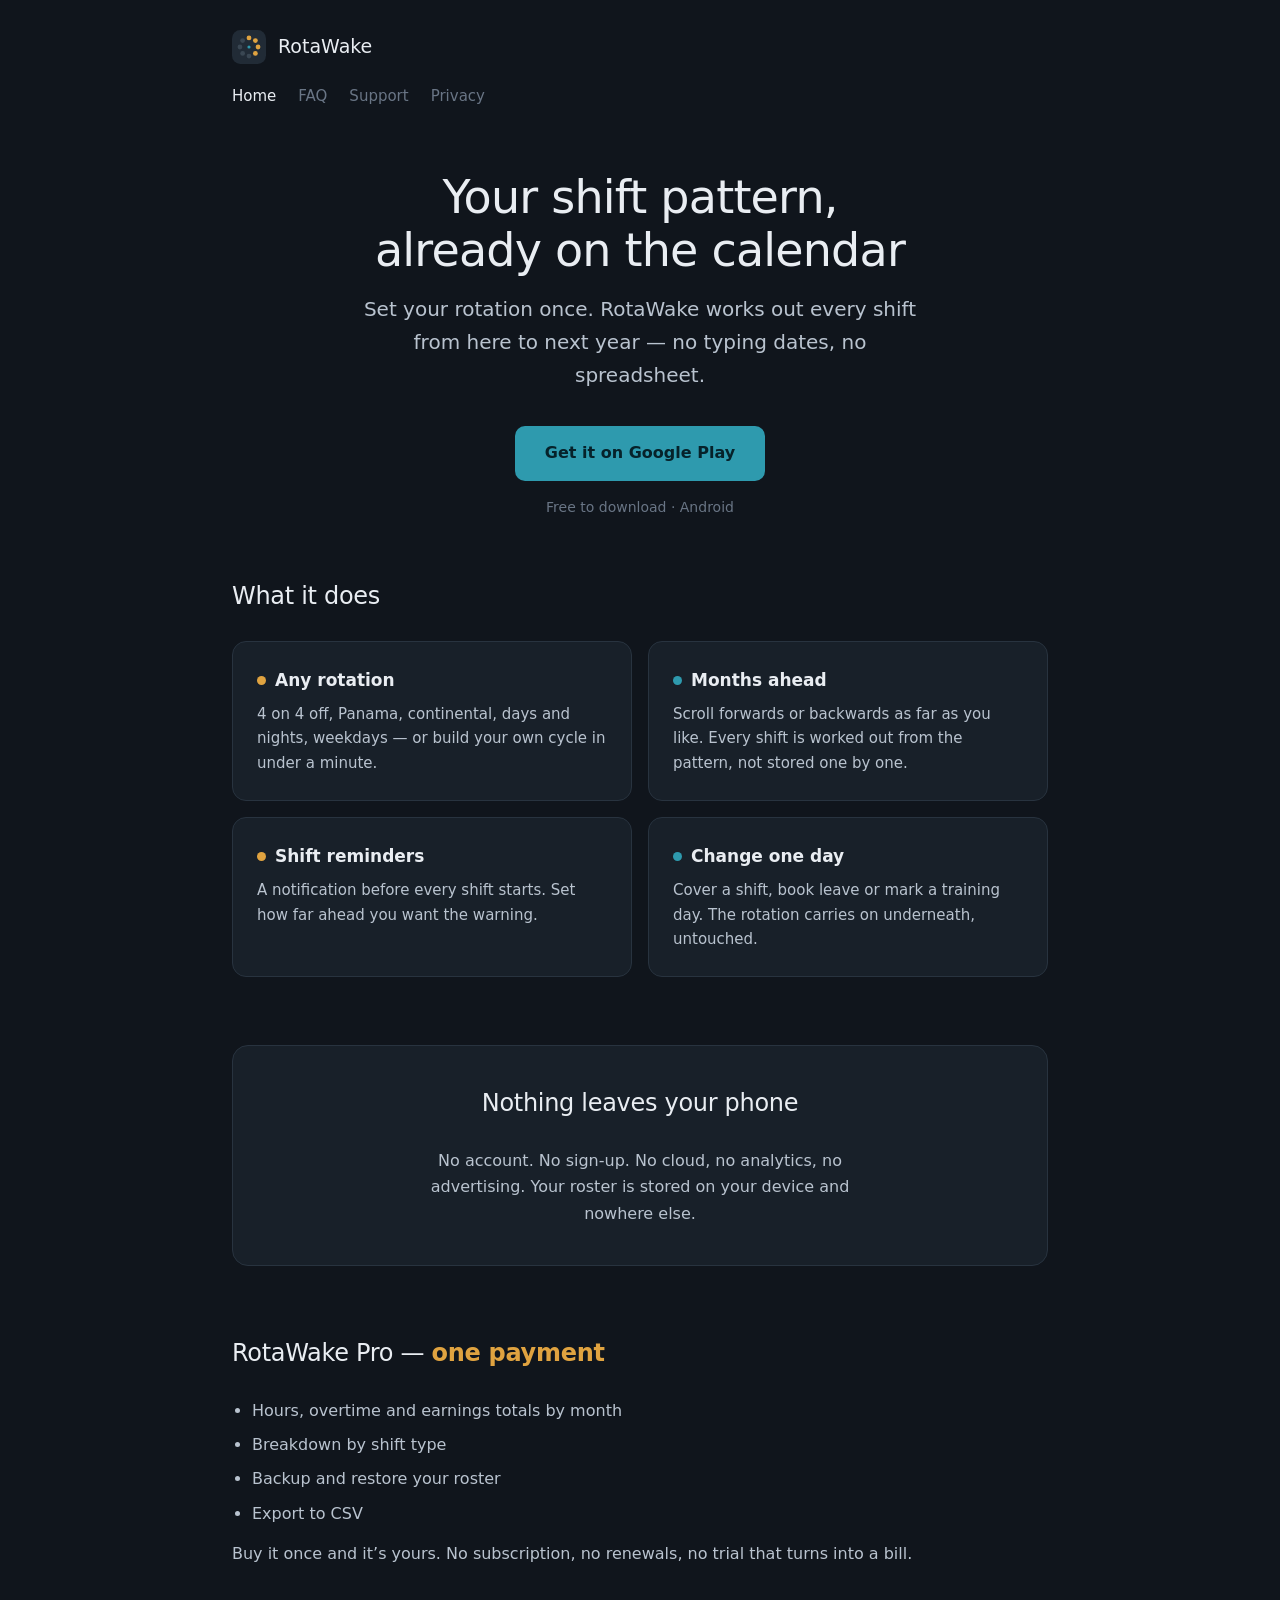
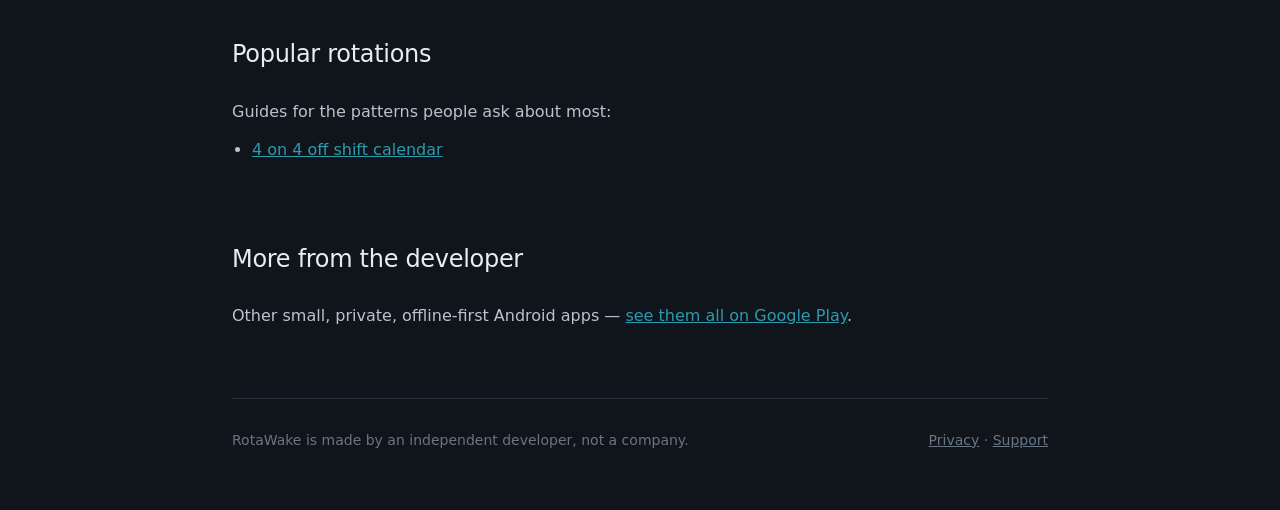
==== commit e3d8bdd9: "Add files via upload" ====
--- a/index.html
+++ b/index.html
@@ -1,129 +1,141 @@
 <!doctype html>
 <html lang="en">
 <head>
-<meta charset="utf-8">
-<meta name="viewport" content="width=device-width, initial-scale=1">
-<title>Rotaday – Shift rota planner for rotating workers on Android</title>
-<meta name="description" content="Turn your shift pattern into a calendar that runs years ahead. 4 on 4 off, Panama, days and nights, with reminders, hours, overtime and pay. Offline, no account.">
-<link rel="canonical" href="https://rotaday.netlify.app/">
-<meta name="theme-color" content="#F7FAFD" media="(prefers-color-scheme: light)">
-<meta name="theme-color" content="#0D1520" media="(prefers-color-scheme: dark)">
-<link rel="icon" type="image/png" sizes="48x48" href="/assets/favicon-48.png">
-<link rel="apple-touch-icon" href="/assets/apple-touch-icon.png">
-<meta property="og:type" content="website">
-<meta property="og:site_name" content="Rotaday">
-<meta property="og:title" content="Rotaday – Shift rota planner for rotating workers on Android">
-<meta property="og:description" content="Turn your shift pattern into a calendar that runs years ahead. 4 on 4 off, Panama, days and nights, with reminders, hours, overtime and pay. Offline, no account.">
-<meta property="og:url" content="https://rotaday.netlify.app/">
-<meta property="og:image" content="https://rotaday.netlify.app/assets/og-image.png">
-<meta name="twitter:card" content="summary_large_image">
-<link rel="preconnect" href="https://fonts.googleapis.com">
-<link rel="preconnect" href="https://fonts.gstatic.com" crossorigin>
-<link rel="stylesheet" href="https://fonts.googleapis.com/css2?family=Plus+Jakarta+Sans:wght@400;600;700;800&display=swap">
-<link rel="stylesheet" href="/assets/site.css">
-<script src="/assets/analytics.js" defer></script>
-<script type="application/ld+json">{"@context": "https://schema.org", "@type": "MobileApplication", "name": "Rotaday", "operatingSystem": "Android", "applicationCategory": "UtilitiesApplication", "description": "Turn your shift pattern into a calendar that runs years ahead. 4 on 4 off, Panama, days and nights, with reminders, hours, overtime and pay. Offline, no account.", "url": "https://rotaday.netlify.app/", "downloadUrl": "https://play.google.com/store/apps/details?id=com.satheesh.roster", "installUrl": "https://play.google.com/store/apps/details?id=com.satheesh.roster", "image": "https://rotaday.netlify.app/assets/logo-512.png", "screenshot": ["https://rotaday.netlify.app/assets/screenshot-01.webp", "https://rotaday.netlify.app/assets/screenshot-02.webp", "https://rotaday.netlify.app/assets/screenshot-03.webp", "https://rotaday.netlify.app/assets/screenshot-04.webp", "https://rotaday.netlify.app/assets/screenshot-05.webp", "https://rotaday.netlify.app/assets/screenshot-06.webp"], "offers": {"@type": "Offer", "price": "0", "priceCurrency": "INR"}, "author": {"@type": "Person", "name": "Satheesh Mankulam", "url": "https://satheeshmankulam.com"}}</script><script type="application/ld+json">{"@context": "https://schema.org", "@type": "Person", "name": "Satheesh Mankulam", "url": "https://satheeshmankulam.com", "jobTitle": "UX Designer", "sameAs": ["https://satheeshmankulam.com", "https://github.com/satheeshmankulam-del"], "knowsAbout": ["UX design", "Motion design", "Android app development"]}</script>
+<meta charset="UTF-8" />
+<meta name="viewport" content="width=device-width, initial-scale=1" />
+<title>RotaWake — Shift Work Calendar</title>
+<meta name="description" content="Set your shift pattern once and see every workday, months ahead. A rota planner for shift workers. Works fully offline, no account." />
+<meta name="theme-color" content="#10151C" />
+<link rel="canonical" href="https://rotawake.netlify.app/" />
+<meta property="og:title" content="RotaWake — Shift Work Calendar" />
+<meta property="og:description" content="Set your shift pattern once and see every workday, months ahead. A rota planner for shift workers. Works fully offline, no account." />
+<meta property="og:type" content="website" />
+<meta property="og:url" content="https://rotawake.netlify.app/" />
+<meta property="og:image" content="https://rotawake.netlify.app/assets/og-image.png" />
+<meta name="twitter:card" content="summary_large_image" />
+<script type="application/ld+json">
+{"@context":"https://schema.org","@type":"SoftwareApplication","name":"RotaWake",
+"operatingSystem":"Android","applicationCategory":"ProductivityApplication",
+"offers":{"@type":"Offer","price":"0","priceCurrency":"INR"},
+"url":"https://rotawake.netlify.app/",
+"downloadUrl":"https://play.google.com/store/apps/details?id=com.satheesh.roster"}
+</script>
+<style>
+:root{color-scheme:dark;--bg:#10151C;--card:#182029;--line:#28333F;
+ --ink:#E9EDF2;--dim:#B9C3CF;--mute:#697585;--teal:#2E9AAE;--amber:#E0A340}
+*{margin:0;padding:0;box-sizing:border-box;-webkit-tap-highlight-color:transparent}
+body{background:var(--bg);color:var(--ink);line-height:1.65;
+ font-family:system-ui,-apple-system,"Segoe UI",Roboto,sans-serif}
+.wrap{max-width:860px;margin:0 auto;padding:0 22px}
+a{color:var(--teal)}
+header{padding:30px 0 0}
+.brand{display:flex;align-items:center;gap:12px;text-decoration:none;width:max-content}
+.brand span{font-size:19px;font-weight:500;color:var(--ink)}
+nav.top{display:flex;gap:22px;margin-top:20px;flex-wrap:wrap}
+nav.top a{color:var(--mute);text-decoration:none;font-size:15px}
+nav.top a:hover,nav.top a[aria-current]{color:var(--ink)}
+h1{font-size:clamp(30px,6vw,46px);font-weight:500;letter-spacing:-0.8px;line-height:1.16;margin:0 0 16px}
+h2{font-size:24px;font-weight:500;letter-spacing:-0.3px;margin:0 0 24px}
+h3{font-size:17px;font-weight:600;margin:0 0 8px}
+p,li{color:var(--dim)}
+.lede{font-size:clamp(17px,2.4vw,20px);max-width:560px}
+section{padding-bottom:68px}
+.hero{padding:62px 0 58px;text-align:center}
+.hero .lede{margin:0 auto 34px}
+.cta{display:inline-block;background:var(--teal);color:#06222A;font-size:16px;font-weight:600;
+ text-decoration:none;padding:14px 30px;border-radius:10px}
+.cta:active{opacity:.75}
+.cta-note{color:var(--mute);font-size:14px;margin-top:15px}
+.grid{display:grid;gap:16px;grid-template-columns:repeat(auto-fit,minmax(330px,1fr))}
+.card{background:var(--card);border:1px solid var(--line);border-radius:14px;padding:24px}
+.card p{font-size:15px}
+.dot{width:9px;height:9px;border-radius:50%;display:inline-block;margin-right:9px;vertical-align:middle}
+.band{background:var(--card);border:1px solid var(--line);border-radius:16px;
+ padding:38px 30px;text-align:center;margin-bottom:68px}
+.band p{max-width:460px;margin:0 auto}
+.price{color:var(--amber);font-weight:600}
+ul{padding-left:20px}li{margin-bottom:8px}
+.qa{border-bottom:1px solid var(--line);padding:22px 0}
+.qa:last-child{border-bottom:none}
+.qa h3{color:var(--ink);font-size:18px;font-weight:600;margin-bottom:8px}
+.callout{background:var(--card);border:1px solid var(--line);border-radius:12px;
+ padding:20px 22px;margin:26px 0}
+.callout p{color:var(--ink);margin:0}
+.updated{color:var(--mute);font-size:14px;margin-bottom:38px}
+footer{border-top:1px solid var(--line);padding:30px 0 58px;color:var(--mute);font-size:14px;
+ display:flex;flex-wrap:wrap;gap:10px 20px;justify-content:space-between}
+footer a{color:var(--mute)}
+.center{text-align:center}
+</style>
 </head>
 <body>
-<a class="skip" href="#main">Skip to content</a>
-<header class="site-header">
-  <div class="wrap header-row">
-    <a class="brand" href="/"><img src="/assets/logo-96.png" alt="" width="30" height="30">Rotaday</a>
-    <button class="menu-btn" type="button" aria-expanded="false" aria-controls="site-nav">
-      <span class="sr-only">Menu</span>
-      <svg width="22" height="22" viewBox="0 0 24 24" fill="none" stroke="currentColor" stroke-width="2.2" stroke-linecap="round" aria-hidden="true"><line x1="4" y1="7" x2="20" y2="7"/><line x1="4" y1="12" x2="20" y2="12"/><line x1="4" y1="17" x2="20" y2="17"/></svg>
-    </button>
-    <nav class="nav" id="site-nav" aria-label="Main"><a href="/#features">Features</a><a href="/faq/">FAQ</a><a href="/support/">Support</a>
-      <a class="btn" href="https://play.google.com/store/apps/details?id=com.satheesh.roster" rel="noopener">Get the app</a>
-    </nav>
+<div class="wrap">
+<header>
+  <a class="brand" href="/"><svg width="34" height="34" viewBox="0 0 64 64" aria-hidden="true">
+ <rect width="64" height="64" rx="16" fill="#212B36"/>
+ <circle cx="32" cy="15" r="4.5" fill="#E0A340"/><circle cx="44.02" cy="19.98" r="4.5" fill="#E0A340"/>
+ <circle cx="49" cy="32" r="4.5" fill="#E0A340"/><circle cx="44.02" cy="44.02" r="4.5" fill="#E0A340"/>
+ <circle cx="32" cy="49" r="4.5" fill="#3A4753"/><circle cx="19.98" cy="44.02" r="4.5" fill="#3A4753"/>
+ <circle cx="15" cy="32" r="4.5" fill="#3A4753"/><circle cx="19.98" cy="19.98" r="4.5" fill="#3A4753"/>
+ <circle cx="32" cy="32" r="3" fill="#2E9AAE"/></svg><span>RotaWake</span></a>
+  <nav class="top"><a href="/" aria-current='page'>Home</a><a href="/faq/">FAQ</a><a href="/support/">Support</a><a href="/privacy/">Privacy</a></nav>
+</header>
+
+<section class="hero">
+  <h1>Your shift pattern,<br />already on the calendar</h1>
+  <p class="lede">Set your rotation once. RotaWake works out every shift from here to next year &mdash; no typing dates, no spreadsheet.</p>
+  <a class="cta" href="https://play.google.com/store/apps/details?id=com.satheesh.roster">Get it on Google Play</a>
+  <div class="cta-note">Free to download &middot; Android</div>
+</section>
+
+<section>
+  <h2>What it does</h2>
+  <div class="grid">
+    <div class="card"><h3><span class="dot" style="background:#E0A340"></span>Any rotation</h3>
+      <p>4 on 4 off, Panama, continental, days and nights, weekdays &mdash; or build your own cycle in under a minute.</p></div>
+    <div class="card"><h3><span class="dot" style="background:#2E9AAE"></span>Months ahead</h3>
+      <p>Scroll forwards or backwards as far as you like. Every shift is worked out from the pattern, not stored one by one.</p></div>
+    <div class="card"><h3><span class="dot" style="background:#E0A340"></span>Shift reminders</h3>
+      <p>A notification before every shift starts. Set how far ahead you want the warning.</p></div>
+    <div class="card"><h3><span class="dot" style="background:#2E9AAE"></span>Change one day</h3>
+      <p>Cover a shift, book leave or mark a training day. The rotation carries on underneath, untouched.</p></div>
   </div>
-</header>
-<main id="main">
-  <section class="hero"><div class="wrap hero-grid">
-    <div>
-      <h1>Your roster, months ahead</h1>
-      <p class="lede">Rotaday turns a rotating shift pattern into a calendar you can actually plan around. Set the pattern once and every future shift is filled in, with reminders before each one.</p>
-      <div class="hero-actions"><a class="btn btn-play" href="https://play.google.com/store/apps/details?id=com.satheesh.roster" rel="noopener"><svg viewBox="0 0 26 28" aria-hidden="true"><path fill="#00A0FF" d="M1.2 1 14.3 14 1.2 27c-.5-.3-.8-.9-.8-1.6V2.6c0-.7.3-1.3.8-1.6z"/><path fill="#00D26A" d="M1.2 1c.5-.3 1.2-.3 1.9.1L18.6 10.6 14.3 14z"/><path fill="#FFC400" d="m18.6 10.6 5 2.8c.9.5.9 1.8 0 2.3l-5 2.8-4.3-4.5z"/><path fill="#FF3B44" d="M14.3 14l4.3 4.5L3.1 26.9c-.7.4-1.4.4-1.9.1z"/></svg><span><small>GET IT ON</small>Google Play</span></a><ul class="facts"><li><svg viewBox="0 0 24 24" fill="none" stroke="currentColor" stroke-width="3" stroke-linecap="round" stroke-linejoin="round" aria-hidden="true"><polyline points="20 6 9 17 4 12"/></svg>Free to use</li><li><svg viewBox="0 0 24 24" fill="none" stroke="currentColor" stroke-width="3" stroke-linecap="round" stroke-linejoin="round" aria-hidden="true"><polyline points="20 6 9 17 4 12"/></svg>Works offline</li><li><svg viewBox="0 0 24 24" fill="none" stroke="currentColor" stroke-width="3" stroke-linecap="round" stroke-linejoin="round" aria-hidden="true"><polyline points="20 6 9 17 4 12"/></svg>No account</li></ul></div>
-    </div>
-    <picture class="hero-phone">
-      <source srcset="/assets/hero-phone-dark.webp" media="(prefers-color-scheme: dark)">
-      <img src="/assets/hero-phone.webp" width="760" height="1040" alt="Rotaday calendar showing a month of day and night shifts, with the next shift at the top">
-    </picture>
-  </div></section>
+</section>
 
-  <section class="section" id="features" aria-labelledby="ft"><div class="wrap">
-    <div class="section-head"><h2 id="ft">What Rotaday does</h2></div>
-    <div class="tab-groups"><div class="tab-group"><div class="tab-name">Calendar</div><p>The month at a glance, with your next shift on top.</p><ul><li>Every future date filled in from your pattern</li><li>Day, night, evening and leave, each with its own colour</li><li>The next shift with a countdown</li><li>Hours and shift count for the month</li></ul></div><div class="tab-group"><div class="tab-name">Patterns and rosters</div><p>Whatever rotation you actually work.</p><ul><li>Built in: 4 on 4 off, Panama (2-2-3), 4 days 4 nights, Monday to Friday</li><li>Build a custom cycle of any length</li><li>Pin a pattern to the week so it never drifts</li><li>Add a new roster when you change job, keeping old months intact</li></ul></div><div class="tab-group"><div class="tab-name">Changes and notes</div><p>Real weeks never match the rota exactly.</p><ul><li>Swap a single day to another shift type</li><li>Mark a day off without touching the pattern</li><li>Add a note to any date</li><li>Changes are counted separately in reports</li></ul></div><div class="tab-group"><div class="tab-name">Shift types</div><p>Your hours, your rates.</p><ul><li>Start, end and break for each type</li><li>Overnight shifts handled correctly</li><li>An hourly rate per shift type</li><li>Eight colours, each with readable label text</li></ul></div><div class="tab-group"><div class="tab-name">Reports (Pro)</div><p>What the month actually adds up to.</p><ul><li>Total hours and shifts</li><li>Overtime against your contracted week</li><li>Earnings by shift type</li><li>Export a month as CSV, or add it to your phone calendar</li></ul></div><div class="tab-group"><div class="tab-name">Reminders and privacy</div><p>Quiet, private and yours.</p><ul><li>A reminder 30 minutes to 4 hours before a shift</li><li>A 4-digit PIN lock</li><li>Back up and restore from a file</li><li>No account and no cloud</li></ul></div></div>
-  </div></section>
+<div class="band">
+  <h2>Nothing leaves your phone</h2>
+  <p>No account. No sign-up. No cloud, no analytics, no advertising. Your roster is stored on your device and nowhere else.</p>
+</div>
 
-  <section class="section" style="padding-top:0" aria-labelledby="sc"><div class="wrap">
-    <div class="section-head"><h2 id="sc">Inside the app</h2></div>
-    <div class="screens"><figure><img src="/assets/screenshot-01.webp" width="720" height="1280" loading="lazy" alt="Rotaday screenshot 1"></figure><figure><img src="/assets/screenshot-02.webp" width="720" height="1280" loading="lazy" alt="Rotaday screenshot 2"></figure><figure><img src="/assets/screenshot-03.webp" width="720" height="1280" loading="lazy" alt="Rotaday screenshot 3"></figure><figure><img src="/assets/screenshot-04.webp" width="720" height="1280" loading="lazy" alt="Rotaday screenshot 4"></figure><figure><img src="/assets/screenshot-05.webp" width="720" height="1280" loading="lazy" alt="Rotaday screenshot 5"></figure><figure><img src="/assets/screenshot-06.webp" width="720" height="1280" loading="lazy" alt="Rotaday screenshot 6"></figure></div>
-  </div></section>
+<section>
+  <h2>RotaWake Pro &mdash; <span class="price">one payment</span></h2>
+  <ul>
+    <li>Hours, overtime and earnings totals by month</li>
+    <li>Breakdown by shift type</li>
+    <li>Backup and restore your roster</li>
+    <li>Export to CSV</li>
+  </ul>
+  <p style="margin-top:14px">Buy it once and it&rsquo;s yours. No subscription, no renewals, no trial that turns into a bill.</p>
+</section>
 
-  <section class="section band" aria-labelledby="pv"><div class="wrap band-grid">
-    <div><h2 id="pv">Your rota is nobody else's business.</h2><p>Rotaday has no account, no cloud sync and no analytics. Your shifts, notes and pay rates stay on your phone.</p><p><a href="/privacy/">Read the privacy policy</a></p></div>
-    <ul class="promise"><li><strong>No account</strong>Open the app, pick a pattern, done.</li><li><strong>Works offline</strong>The calendar is calculated on your phone.</li><li><strong>Backups on your terms</strong>Export a file whenever you want.</li><li><strong>PIN lock</strong>Keep your rota and pay private on a shared phone.</li></ul>
-  </div></section>
+<section>
+  <h2>Popular rotations</h2>
+  <p>Guides for the patterns people ask about most:</p>
+  <ul style="margin-top:12px">
+    <li><a href="/4-on-4-off-shift-calendar-app/">4 on 4 off shift calendar</a></li>
+  </ul>
+</section>
 
-  <section class="section" aria-labelledby="hw"><div class="wrap">
-    <div class="section-head"><h2 id="hw">How to start</h2></div>
-    <ol class="steps"><li><h3>Pick your pattern</h3><p>Choose 4 on 4 off, Panama, days and nights, or build your own.</p></li><li><h3>Set day one</h3><p>Tell Rotaday which day of the cycle today is.</p></li><li><h3>Check the month</h3><p>Every future shift appears, as far ahead as you need.</p></li><li><h3>Turn on reminders</h3><p>Get a nudge 30 minutes to 4 hours before each shift.</p></li></ol>
-    <p class="guide-link"><a href="/4-on-4-off-shift-calendar-app/">Guide: A shift calendar for 4 on 4 off and other rotas →</a></p>
-  </div></section>
+<section>
+  <h2>More from the developer</h2>
+  <p>Other small, private, offline-first Android apps &mdash;
+     <a href="https://play.google.com/store/search?q=Satheesh%20Mankulam&amp;c=apps">see them all on Google Play</a>.</p>
+</section>
 
-  <section class="section" style="padding-top:0" aria-labelledby="fq"><div class="narrow">
-    <div class="section-head"><h2 id="fq">Common questions</h2></div>
-    <div class="faq"><details><summary>Which patterns are built in?</summary><div class="answer"><p>4 on 4 off, Panama (2-2-3), four days then four nights, and Monday to Friday. You can also build a cycle of any length.</p></div></details><details><summary>What if my rotation changes?</summary><div class="answer"><p>Add a new roster from the date it starts. Earlier months keep the old pattern, so your history stays accurate.</p></div></details><details><summary>Can I swap one day?</summary><div class="answer"><p>Yes. Tap the date, pick another shift type or mark it off. The rest of the pattern is untouched.</p></div></details><details><summary>How far ahead can I look?</summary><div class="answer"><p>As far as you like. The calendar is calculated from your pattern, so any future month is available.</p></div></details></div>
-    <p style="margin-top:20px"><a href="/faq/">See all questions</a></p>
-  </div></section>
-
-
-  <section class="section about-dev" aria-labelledby="dev-title"><div class="wrap about-grid">
-    <div>
-      <p class="eyebrow-plain">About the developer</p>
-      <h2 id="dev-title">Made by Satheesh Mankulam</h2>
-      <p>Satheesh is a UX and motion designer with more than 11 years in visual design, who now designs and builds his own Android apps. Each one is free, asks for no account and keeps your data on your phone.</p>
-      <p>He is the author of <em>The Psychology of Product Moments</em> and writes about design and building apps on Medium.</p>
-      <p class="dev-links"><a class="btn" href="https://satheeshmankulam.com" rel="noopener">Portfolio</a> <a href="https://github.com/satheeshmankulam-del" rel="noopener">GitHub</a></p>
-    </div>
-    <div>
-      <h3>All apps by Satheesh</h3>
-      <ul class="app-list"><li><a href="https://familydose.netlify.app"><strong>FamilyDose</strong><span>Family medication tracker</span></a></li><li><a href="https://spendcast.netlify.app"><strong>SpendCast</strong><span>Offline expense tracker</span></a></li><li><a href="https://linkedbookmark.netlify.app"><strong>Linked</strong><span>Private bookmark manager</span></a></li><li><a href="https://noctuna.netlify.app"><strong>Noctuna</strong><span>Bedtime stories for children</span></a></li></ul>
-    </div>
-  </div></section>
-
-  <section class="section cta" aria-labelledby="ct"><div class="narrow">
-    <img src="/assets/logo-512.png" width="72" height="72" alt="">
-    <h2 id="ct">Get Rotaday for Android</h2>
-    <p>Free to download, with no account to create.</p>
-    <a class="btn btn-play" href="https://play.google.com/store/apps/details?id=com.satheesh.roster" rel="noopener"><svg viewBox="0 0 26 28" aria-hidden="true"><path fill="#00A0FF" d="M1.2 1 14.3 14 1.2 27c-.5-.3-.8-.9-.8-1.6V2.6c0-.7.3-1.3.8-1.6z"/><path fill="#00D26A" d="M1.2 1c.5-.3 1.2-.3 1.9.1L18.6 10.6 14.3 14z"/><path fill="#FFC400" d="m18.6 10.6 5 2.8c.9.5.9 1.8 0 2.3l-5 2.8-4.3-4.5z"/><path fill="#FF3B44" d="M14.3 14l4.3 4.5L3.1 26.9c-.7.4-1.4.4-1.9.1z"/></svg><span><small>GET IT ON</small>Google Play</span></a>
-  </div></section>
-</main>
-<footer class="site-footer">
-  <div class="wrap">
-    <div class="footer-grid">
-      <div>
-        <a class="brand" href="/"><img src="/assets/logo-96.png" alt="" width="30" height="30">Rotaday</a>
-        <p class="about" style="margin-top:12px">Shift rota planner for rotating workers on Android. Made with care for people who value simplicity and privacy.</p>
-      </div>
-      <div><h2>App</h2><ul>
-        <li><a href="/#features">Features</a></li>
-        <li><a href="/4-on-4-off-shift-calendar-app/">Guide</a></li>
-        <li><a href="https://play.google.com/store/apps/details?id=com.satheesh.roster" rel="noopener">Google Play</a></li>
-      </ul></div>
-      <div><h2>Help</h2><ul>
-        <li><a href="/faq/">FAQ</a></li>
-        <li><a href="/support/">Support</a></li>
-        <li><a href="/privacy/">Privacy policy</a></li>
-      </ul></div>
-      <div><h2>More apps</h2><ul><li><a href="https://play.google.com/store/apps/details?id=com.familydose.app" rel="noopener">FamilyDose</a></li><li><a href="https://play.google.com/store/apps/details?id=com.satheesh.spendcast" rel="noopener">SpendCast</a></li>
-        <li><a href="https://satheeshmankulam.com" rel="noopener">satheeshmankulam.com</a></li>
-      </ul></div>
-    </div>
-    <p class="footer-base">&copy; <span data-year>2026</span> Satheesh Mankulam. Rotaday is free to use, with an optional one-time Pro unlock. No subscription.</p>
-  </div>
+<footer>
+  <span>RotaWake is made by an independent developer, not a company.</span>
+  <span><a href="/privacy/">Privacy</a> &middot; <a href="/support/">Support</a></span>
 </footer>
-<script src="/assets/site.js" defer></script>
+</div>
 </body>
 </html>
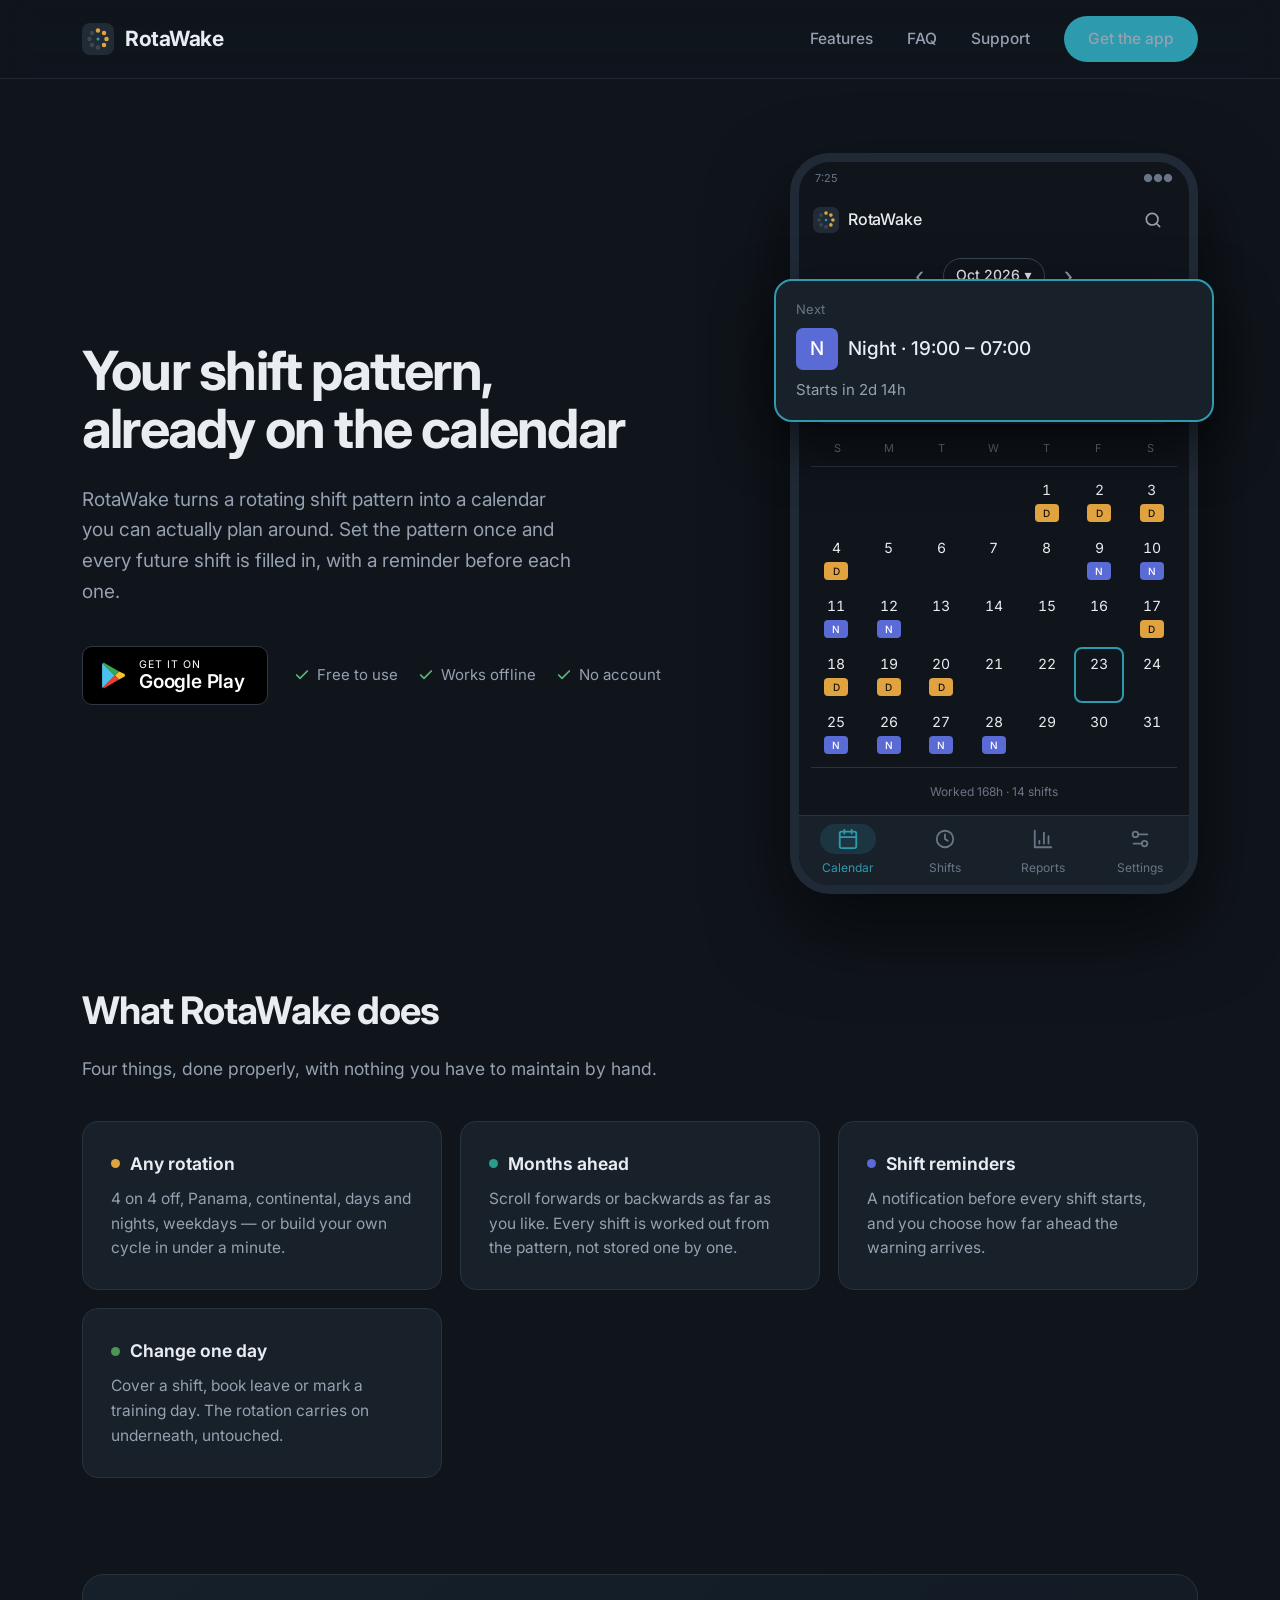
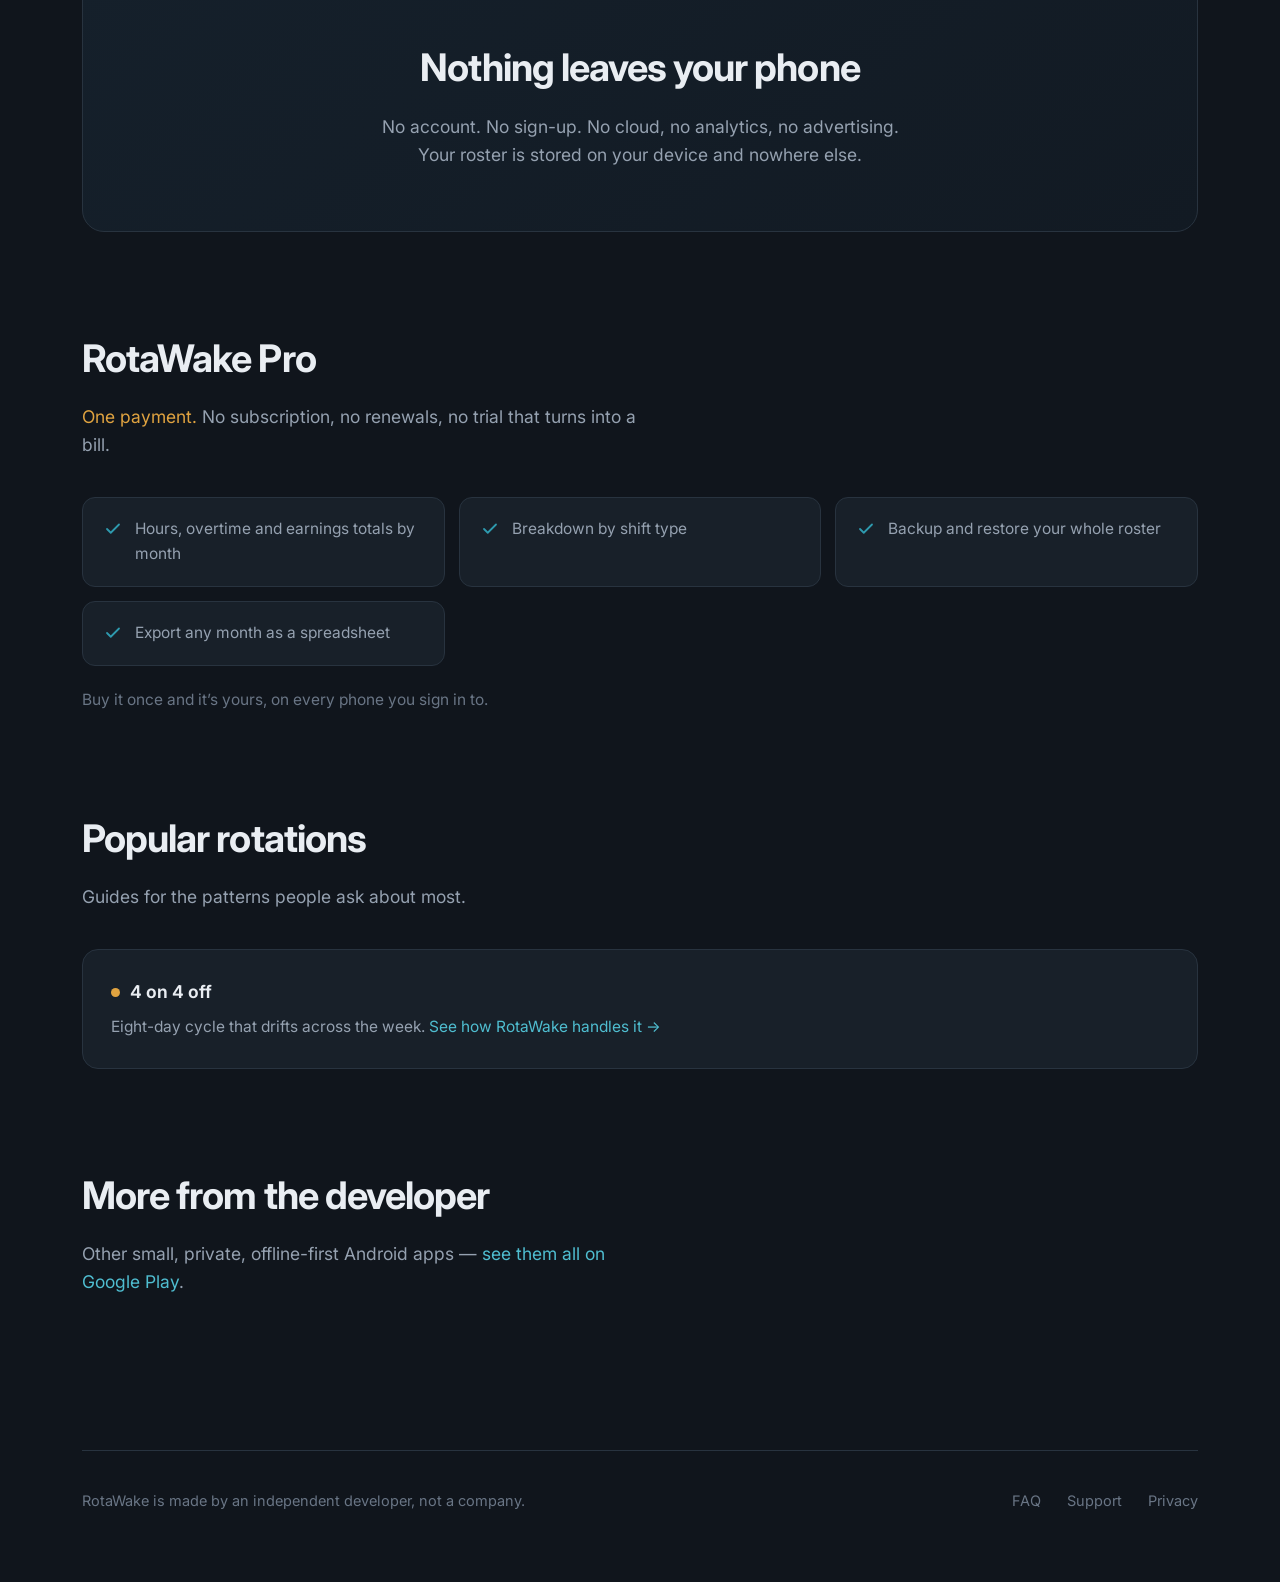
==== commit 72140121: "Add files via upload" ====
--- a/index.html
+++ b/index.html
@@ -13,91 +13,254 @@
 <meta property="og:url" content="https://rotawake.netlify.app/" />
 <meta property="og:image" content="https://rotawake.netlify.app/assets/og-image.png" />
 <meta name="twitter:card" content="summary_large_image" />
-<script type="application/ld+json">
-{"@context":"https://schema.org","@type":"SoftwareApplication","name":"RotaWake",
-"operatingSystem":"Android","applicationCategory":"ProductivityApplication",
-"offers":{"@type":"Offer","price":"0","priceCurrency":"INR"},
-"url":"https://rotawake.netlify.app/",
-"downloadUrl":"https://play.google.com/store/apps/details?id=com.satheesh.roster"}
-</script>
+<link rel="preconnect" href="https://fonts.googleapis.com" />
+<link rel="preconnect" href="https://fonts.gstatic.com" crossorigin />
+<link href="https://fonts.googleapis.com/css2?family=Inter:wght@400;500;600;700&display=swap" rel="stylesheet" />
+<script type="application/ld+json">{"@context": "https://schema.org", "@type": "SoftwareApplication", "name": "RotaWake", "operatingSystem": "Android", "applicationCategory": "ProductivityApplication", "offers": {"@type": "Offer", "price": "0", "priceCurrency": "INR"}, "url": "https://rotawake.netlify.app/", "downloadUrl": "https://play.google.com/store/apps/details?id=com.satheesh.roster"}</script>
 <style>
-:root{color-scheme:dark;--bg:#10151C;--card:#182029;--line:#28333F;
- --ink:#E9EDF2;--dim:#B9C3CF;--mute:#697585;--teal:#2E9AAE;--amber:#E0A340}
+:root{color-scheme:dark;
+ /* Taken verbatim from the theme object T in App.jsx */
+ --bg:#10151C;--card:#182029;--card2:#212B36;--line:#28333F;--line-s:#3A4753;
+ --ink:#E9EDF2;--dim:#95A1B0;--mute:#697585;--teal:#2E9AAE;--teal-l:#4FBDD0;
+ /* PALETTE entries used by the default shift types */
+ --amber:#E0A340;--amber-l:#1A1206;--violet:#5B6BD6;--violet-l:#FFFFFF;
+ --eve:#2A9C8C;--eve-l:#04211D;--green:#4E9455}
 *{margin:0;padding:0;box-sizing:border-box;-webkit-tap-highlight-color:transparent}
-body{background:var(--bg);color:var(--ink);line-height:1.65;
- font-family:system-ui,-apple-system,"Segoe UI",Roboto,sans-serif}
-.wrap{max-width:860px;margin:0 auto;padding:0 22px}
-a{color:var(--teal)}
-header{padding:30px 0 0}
-.brand{display:flex;align-items:center;gap:12px;text-decoration:none;width:max-content}
-.brand span{font-size:19px;font-weight:500;color:var(--ink)}
-nav.top{display:flex;gap:22px;margin-top:20px;flex-wrap:wrap}
-nav.top a{color:var(--mute);text-decoration:none;font-size:15px}
-nav.top a:hover,nav.top a[aria-current]{color:var(--ink)}
-h1{font-size:clamp(30px,6vw,46px);font-weight:500;letter-spacing:-0.8px;line-height:1.16;margin:0 0 16px}
-h2{font-size:24px;font-weight:500;letter-spacing:-0.3px;margin:0 0 24px}
-h3{font-size:17px;font-weight:600;margin:0 0 8px}
-p,li{color:var(--dim)}
-.lede{font-size:clamp(17px,2.4vw,20px);max-width:560px}
-section{padding-bottom:68px}
-.hero{padding:62px 0 58px;text-align:center}
-.hero .lede{margin:0 auto 34px}
-.cta{display:inline-block;background:var(--teal);color:#06222A;font-size:16px;font-weight:600;
- text-decoration:none;padding:14px 30px;border-radius:10px}
-.cta:active{opacity:.75}
-.cta-note{color:var(--mute);font-size:14px;margin-top:15px}
-.grid{display:grid;gap:16px;grid-template-columns:repeat(auto-fit,minmax(330px,1fr))}
-.card{background:var(--card);border:1px solid var(--line);border-radius:14px;padding:24px}
-.card p{font-size:15px}
-.dot{width:9px;height:9px;border-radius:50%;display:inline-block;margin-right:9px;vertical-align:middle}
-.band{background:var(--card);border:1px solid var(--line);border-radius:16px;
- padding:38px 30px;text-align:center;margin-bottom:68px}
-.band p{max-width:460px;margin:0 auto}
-.price{color:var(--amber);font-weight:600}
-ul{padding-left:20px}li{margin-bottom:8px}
-.qa{border-bottom:1px solid var(--line);padding:22px 0}
+html{scroll-behavior:smooth}
+body{background:var(--bg);color:var(--ink);line-height:1.6;
+ font-family:Inter,system-ui,-apple-system,"Segoe UI",Roboto,sans-serif;
+ -webkit-font-smoothing:antialiased}
+.wrap{max-width:1180px;margin:0 auto;padding:0 32px}
+a{color:var(--teal-l);text-decoration:none}
+
+/* ---------- header ---------- */
+.hdr{position:sticky;top:0;z-index:50;background:rgba(16,21,28,.86);
+ backdrop-filter:blur(14px);border-bottom:1px solid rgba(40,51,63,.7)}
+.hdr-in{display:flex;align-items:center;justify-content:space-between;height:78px}
+.brand{display:flex;align-items:center;gap:11px}
+.brand span{font-size:21px;font-weight:700;color:var(--ink);letter-spacing:-.02em}
+.nav{display:flex;align-items:center;gap:34px}
+.nav a{color:var(--dim);font-size:15.5px;font-weight:500}
+.nav a:hover,.nav a[aria-current]{color:var(--ink)}
+.pill{background:var(--teal);color:#042029;font-weight:650;font-size:15.5px;
+ padding:11px 24px;border-radius:999px}
+.pill:hover{background:var(--teal-l)}
+.burger{display:none}
+
+/* ---------- hero ---------- */
+.hero{display:grid;grid-template-columns:1fr 408px;gap:44px;align-items:center;
+ padding:74px 0 86px}
+.hero h1{font-size:clamp(38px,4.6vw,54px);font-weight:700;line-height:1.08;
+ letter-spacing:-.033em;margin-bottom:26px}
+.hero .lede{color:var(--dim);font-size:19px;line-height:1.62;max-width:500px;margin-bottom:38px}
+.get{display:flex;align-items:center;gap:26px;flex-wrap:wrap}
+.badge{display:inline-flex;align-items:center;gap:13px;background:#000;border:1px solid #2E3845;
+ border-radius:10px;padding:11px 22px 11px 18px}
+.badge .bt{display:block;color:#fff;font-size:10.5px;letter-spacing:.09em;line-height:1.3}
+.badge .bb{display:block;color:#fff;font-size:19px;font-weight:600;line-height:1.15;
+ letter-spacing:-.01em}
+.ticks{display:flex;gap:20px;flex-wrap:wrap}
+.ticks span{display:flex;align-items:center;gap:7px;color:var(--dim);font-size:15px}
+.ticks svg{flex:none}
+
+/* ---------- phone: every length is the real value from S in App.jsx ---------- */
+.phone{width:408px;background:var(--bg);border:9px solid #202A36;border-radius:40px;
+ overflow:hidden;box-shadow:0 34px 80px rgba(0,0,0,.6);display:flex;flex-direction:column}
+.sc{display:flex;flex-direction:column;color:var(--ink);font-size:14px}
+.psb{display:flex;justify-content:space-between;color:var(--mute);font-size:11px;
+ padding:8px 16px 0}
+.appBarRow{flex-shrink:0;display:flex;align-items:center;justify-content:space-between;
+ padding:10px 14px 8px}
+.brandLeft{display:flex;align-items:center;gap:9px}
+.brandName{font-size:16px;font-weight:500;letter-spacing:-.2px}
+.iconBtn{width:44px;height:44px;display:flex;align-items:center;justify-content:center;color:var(--dim)}
+.ctxRow{min-height:50px;display:flex;align-items:center;justify-content:center;padding:4px 10px 10px}
+.monthNav{display:flex;align-items:center;gap:2px}
+.navBtn{color:var(--dim);font-size:26px;width:44px;height:44px;display:flex;
+ align-items:center;justify-content:center;line-height:1}
+.monthPill{display:inline-flex;align-items:center;gap:5px;min-height:36px;padding:0 12px;
+ border-radius:999px;border:1px solid var(--line-s);color:var(--ink);font-size:14px;font-weight:500}
+.nextCard{background:var(--card2);border-radius:10px;margin:0 18px 16px;padding:14px 16px}
+.nextLabel{font-size:11px;color:var(--mute);margin-bottom:8px}
+.nextRow{display:flex;align-items:center;gap:10px}
+.nextTitle{font-size:15px;font-weight:500}
+.nextSub{font-size:13px;color:var(--dim);margin-top:8px}
+.chipLg{width:34px;height:34px;border-radius:5px;display:flex;align-items:center;
+ justify-content:center;font-size:15px;font-weight:500;flex-shrink:0}
+.weekRow{display:grid;grid-template-columns:repeat(7,1fr);padding:0 12px}
+.weekLabel{text-align:center;font-size:11px;color:var(--mute);padding-bottom:8px}
+.rule{height:1px;background:var(--line);margin:0 12px}
+.pgrid{display:grid;grid-template-columns:repeat(7,1fr);gap:2px;padding:6px 12px}
+.cell{height:56px;display:flex;flex-direction:column;align-items:center;justify-content:center;
+ position:relative;border-radius:8px}
+.cell.today{border:2px solid var(--teal)}
+.dayNum{font-size:14px;font-variant-numeric:tabular-nums}
+.chip{width:24px;height:18px;border-radius:4px;margin-top:3px;display:flex;align-items:center;
+ justify-content:center;font-size:10px;font-weight:500}
+.chipEmpty{width:24px;height:18px;margin-top:3px}
+.summary{text-align:center;font-size:12px;color:var(--mute);padding:14px 0}
+.tabBar{flex-shrink:0;display:grid;grid-template-columns:repeat(4,1fr);background:var(--card);
+ border-top:1px solid var(--line);padding:8px 0}
+.tabItem{display:flex;flex-direction:column;align-items:center;gap:4px;min-height:48px;
+ justify-content:center;color:var(--mute)}
+.tabItem.on{color:var(--teal)}
+.tabPill{width:56px;height:30px;border-radius:999px;display:flex;align-items:center;
+ justify-content:center}
+.tabItem.on .tabPill{background:rgba(46,154,174,0.18)}
+.tabLabel{font-size:12px}
+
+/* ---- popout: a fragment lifted out of the phone, as on the store shots ---- */
+.stage{position:relative;flex:none;width:408px}
+.popout{position:absolute;top:126px;left:-16px;right:-16px;background:var(--card);
+ border:2px solid var(--teal);border-radius:18px;padding:18px 20px;
+ box-shadow:0 22px 55px rgba(0,0,0,.70)}
+.po-next .nextLabel{font-size:13px}
+.po-next .nextTitle{font-size:19px}
+.po-next .nextSub{font-size:15px}
+.po-next .chipLg{width:42px;height:42px;font-size:19px;border-radius:7px}
+
+/* ---------- sections ---------- */
+section{padding-bottom:96px}
+h2{font-size:clamp(28px,3.4vw,38px);font-weight:700;letter-spacing:-.025em;margin-bottom:14px}
+.sub{color:var(--dim);font-size:17.5px;max-width:580px;margin-bottom:38px}
+.grid{display:grid;gap:18px;grid-template-columns:repeat(auto-fit,minmax(290px,1fr))}
+.card{background:var(--card);border:1px solid var(--line);border-radius:16px;padding:28px}
+.card h3{font-size:17.5px;font-weight:650;margin-bottom:9px;display:flex;align-items:center;gap:10px}
+.card p{color:var(--dim);font-size:15.5px}
+.dot{width:9px;height:9px;border-radius:50%;flex:none}
+.band{background:linear-gradient(145deg,#15202B,#121A23);border:1px solid var(--line);
+ border-radius:22px;padding:62px 40px;text-align:center;margin-bottom:96px}
+.band h2{margin-bottom:16px}
+.band p{color:var(--dim);font-size:17.5px;max-width:520px;margin:0 auto}
+.plist{display:grid;gap:14px;grid-template-columns:repeat(auto-fit,minmax(290px,1fr))}
+.pitem{display:flex;gap:13px;align-items:flex-start;background:var(--card);
+ border:1px solid var(--line);border-radius:13px;padding:19px 21px}
+.pitem svg{flex:none;margin-top:3px}
+.pitem span{color:var(--dim);font-size:15.5px}
+.price-note{color:var(--mute);font-size:15.5px;margin-top:22px}
+.amber{color:var(--amber)}
+
+/* ---------- article pages ---------- */
+.page{padding:64px 0 20px;max-width:760px}
+.page h1{font-size:clamp(32px,4.4vw,46px);font-weight:700;letter-spacing:-.028em;
+ line-height:1.14;margin-bottom:18px}
+.page .lede{color:var(--dim);font-size:18.5px;max-width:620px}
+.page h2{font-size:21px;font-weight:650;margin:38px 0 10px;letter-spacing:-.01em}
+.page p,.page li{color:var(--dim);font-size:16.5px}
+.page ul{padding-left:21px;margin-top:10px}.page li{margin-bottom:9px}
+.updated{color:var(--mute);font-size:14.5px;margin-bottom:34px}
+.callout{background:var(--card);border:1px solid var(--line);border-radius:14px;
+ padding:22px 24px;margin:28px 0}
+.callout p{color:var(--ink);margin:0}
+.qa{border-bottom:1px solid var(--line);padding:24px 0}
 .qa:last-child{border-bottom:none}
-.qa h3{color:var(--ink);font-size:18px;font-weight:600;margin-bottom:8px}
-.callout{background:var(--card);border:1px solid var(--line);border-radius:12px;
- padding:20px 22px;margin:26px 0}
-.callout p{color:var(--ink);margin:0}
-.updated{color:var(--mute);font-size:14px;margin-bottom:38px}
-footer{border-top:1px solid var(--line);padding:30px 0 58px;color:var(--mute);font-size:14px;
- display:flex;flex-wrap:wrap;gap:10px 20px;justify-content:space-between}
-footer a{color:var(--mute)}
-.center{text-align:center}
+.qa h3{color:var(--ink);font-size:18px;font-weight:650;margin-bottom:9px}
+.qa p{color:var(--dim);font-size:16.5px}
+.cta-row{text-align:center;padding:14px 0 40px}
+
+/* ---------- footer ---------- */
+footer{border-top:1px solid var(--line);padding:38px 0 70px;margin-top:20px}
+.ft{display:flex;flex-wrap:wrap;gap:16px 34px;justify-content:space-between;align-items:center}
+.ft a{color:var(--mute);font-size:14.5px}
+.ft a:hover{color:var(--dim)}
+.ft-l{color:var(--mute);font-size:14.5px}
+.ft-n{display:flex;gap:26px;flex-wrap:wrap}
+
+@media (max-width:900px){
+  .wrap{padding:0 22px}
+  .hero{grid-template-columns:1fr;gap:52px;padding:62px 0 76px;text-align:center}
+  .hero .lede{margin-left:auto;margin-right:auto}
+  .get{justify-content:center}
+  .ticks{justify-content:center}
+  .stage{width:min(408px,100%);margin:0 auto}
+  .phone{width:100%}
+  .popout{left:-8px;right:-8px}
+  .nav{display:none}
+  .band{padding:48px 26px}
+  section{padding-bottom:72px}
+}
 </style>
 </head>
 <body>
+<div class="hdr"><div class="wrap"><div class="hdr-in">
+  <a class="brand" href="/"><svg width="32" height="32" viewBox="0 0 64 64" aria-hidden="true">
+<rect width="64" height="64" rx="16" fill="#212B36"/>
+<circle cx="32" cy="15" r="4.5" fill="#E0A340"/><circle cx="44.02" cy="19.98" r="4.5" fill="#E0A340"/>
+<circle cx="49" cy="32" r="4.5" fill="#E0A340"/><circle cx="44.02" cy="44.02" r="4.5" fill="#E0A340"/>
+<circle cx="32" cy="49" r="4.5" fill="#3A4753"/><circle cx="19.98" cy="44.02" r="4.5" fill="#3A4753"/>
+<circle cx="15" cy="32" r="4.5" fill="#3A4753"/><circle cx="19.98" cy="19.98" r="4.5" fill="#3A4753"/>
+<circle cx="32" cy="32" r="3" fill="#2E9AAE"/></svg><span>RotaWake</span></a>
+  <nav class="nav"><a href="/#features">Features</a><a href="/faq/">FAQ</a><a href="/support/">Support</a><a class="pill" href="https://play.google.com/store/apps/details?id=com.satheesh.roster">Get the app</a></nav>
+</div></div></div>
 <div class="wrap">
-<header>
-  <a class="brand" href="/"><svg width="34" height="34" viewBox="0 0 64 64" aria-hidden="true">
- <rect width="64" height="64" rx="16" fill="#212B36"/>
- <circle cx="32" cy="15" r="4.5" fill="#E0A340"/><circle cx="44.02" cy="19.98" r="4.5" fill="#E0A340"/>
- <circle cx="49" cy="32" r="4.5" fill="#E0A340"/><circle cx="44.02" cy="44.02" r="4.5" fill="#E0A340"/>
- <circle cx="32" cy="49" r="4.5" fill="#3A4753"/><circle cx="19.98" cy="44.02" r="4.5" fill="#3A4753"/>
- <circle cx="15" cy="32" r="4.5" fill="#3A4753"/><circle cx="19.98" cy="19.98" r="4.5" fill="#3A4753"/>
- <circle cx="32" cy="32" r="3" fill="#2E9AAE"/></svg><span>RotaWake</span></a>
-  <nav class="top"><a href="/" aria-current='page'>Home</a><a href="/faq/">FAQ</a><a href="/support/">Support</a><a href="/privacy/">Privacy</a></nav>
-</header>
 
 <section class="hero">
-  <h1>Your shift pattern,<br />already on the calendar</h1>
-  <p class="lede">Set your rotation once. RotaWake works out every shift from here to next year &mdash; no typing dates, no spreadsheet.</p>
-  <a class="cta" href="https://play.google.com/store/apps/details?id=com.satheesh.roster">Get it on Google Play</a>
-  <div class="cta-note">Free to download &middot; Android</div>
-</section>
-
-<section>
-  <h2>What it does</h2>
+  <div>
+    <h1>Your shift pattern,<br />already on the calendar</h1>
+    <p class="lede">RotaWake turns a rotating shift pattern into a calendar you can actually plan around. Set the pattern once and every future shift is filled in, with a reminder before each one.</p>
+    <div class="get"><a class="badge" href="https://play.google.com/store/apps/details?id=com.satheesh.roster">
+  <svg width="25" height="27" viewBox="0 0 24 26" aria-hidden="true">
+    <path d="M1.6 1.2a1.8 1.8 0 0 0-.6 1.4v20.8c0 .6.2 1.1.6 1.4L13.3 13 1.6 1.2z" fill="#4DBFEB"/>
+    <path d="M17.4 9.1 13.3 13l4.1 3.9 4.9-2.8c1-.6 1-2.1 0-2.7l-4.9-2.3z" fill="#FBC02D"/>
+    <path d="M1.6 24.8c.5.5 1.3.5 2.1 0l13.7-7.9L13.3 13 1.6 24.8z" fill="#E94235"/>
+    <path d="M1.6 1.2 13.3 13l4.1-3.9L3.7 1.2c-.8-.5-1.6-.5-2.1 0z" fill="#34A853"/>
+  </svg>
+  <span><span class="bt">GET IT ON</span><span class="bb">Google Play</span></span></a>
+      <div class="ticks">
+        <span><svg width="16" height="16" viewBox="0 0 24 24" fill="none" stroke="#5FB37A" stroke-width="2.6" stroke-linecap="round" stroke-linejoin="round"><polyline points="20 6 9 17 4 12"/></svg>Free to use</span><span><svg width="16" height="16" viewBox="0 0 24 24" fill="none" stroke="#5FB37A" stroke-width="2.6" stroke-linecap="round" stroke-linejoin="round"><polyline points="20 6 9 17 4 12"/></svg>Works offline</span><span><svg width="16" height="16" viewBox="0 0 24 24" fill="none" stroke="#5FB37A" stroke-width="2.6" stroke-linecap="round" stroke-linejoin="round"><polyline points="20 6 9 17 4 12"/></svg>No account</span>
+      </div>
+    </div>
+  </div>
+  <div class="stage">
+    <div class="phone"><div class="sc">
+  <div class="psb"><span>7:25</span><span>&#9679;&#9679;&#9679;</span></div>
+  <div class="appBarRow">
+    <div class="brandLeft"><svg width="26" height="26" viewBox="0 0 64 64" aria-hidden="true">
+<rect width="64" height="64" rx="16" fill="#212B36"/>
+<circle cx="32" cy="15" r="4.5" fill="#E0A340"/><circle cx="44.02" cy="19.98" r="4.5" fill="#E0A340"/>
+<circle cx="49" cy="32" r="4.5" fill="#E0A340"/><circle cx="44.02" cy="44.02" r="4.5" fill="#E0A340"/>
+<circle cx="32" cy="49" r="4.5" fill="#3A4753"/><circle cx="19.98" cy="44.02" r="4.5" fill="#3A4753"/>
+<circle cx="15" cy="32" r="4.5" fill="#3A4753"/><circle cx="19.98" cy="19.98" r="4.5" fill="#3A4753"/>
+<circle cx="32" cy="32" r="3" fill="#2E9AAE"/></svg><span class="brandName">RotaWake</span></div>
+    <div class="iconBtn"><svg width="20" height="20" viewBox="0 0 24 24" fill="none" stroke="currentColor"
+ stroke-width="2" stroke-linecap="round"><circle cx="11" cy="11" r="7"/><path d="M20 20l-3.5-3.5"/></svg></div>
+  </div>
+  <div class="ctxRow"><div class="monthNav">
+    <span class="navBtn">&#8249;</span><span class="monthPill">Oct 2026 &#9662;</span><span class="navBtn">&#8250;</span>
+  </div></div>
+  <div class="nextCard">
+    <div class="nextLabel">Next</div>
+    <div class="nextRow"><div class="chipLg" style="background:#5B6BD6;color:#FFFFFF">N</div>
+      <div class="nextTitle">Night &middot; 19:00 &ndash; 07:00</div></div>
+    <div class="nextSub">Starts in 2d 14h</div>
+  </div>
+  <div class="weekRow"><div class="weekLabel">S</div><div class="weekLabel">M</div><div class="weekLabel">T</div><div class="weekLabel">W</div><div class="weekLabel">T</div><div class="weekLabel">F</div><div class="weekLabel">S</div></div>
+  <div class="rule"></div>
+  <div class="pgrid"><div class="cell"></div><div class="cell"></div><div class="cell"></div><div class="cell"></div><div class="cell"><div class="dayNum">1</div><div class="chip" style="background:#E0A340;color:#1A1206">D</div></div><div class="cell"><div class="dayNum">2</div><div class="chip" style="background:#E0A340;color:#1A1206">D</div></div><div class="cell"><div class="dayNum">3</div><div class="chip" style="background:#E0A340;color:#1A1206">D</div></div><div class="cell"><div class="dayNum">4</div><div class="chip" style="background:#E0A340;color:#1A1206">D</div></div><div class="cell"><div class="dayNum">5</div><div class="chipEmpty"></div></div><div class="cell"><div class="dayNum">6</div><div class="chipEmpty"></div></div><div class="cell"><div class="dayNum">7</div><div class="chipEmpty"></div></div><div class="cell"><div class="dayNum">8</div><div class="chipEmpty"></div></div><div class="cell"><div class="dayNum">9</div><div class="chip" style="background:#5B6BD6;color:#FFFFFF">N</div></div><div class="cell"><div class="dayNum">10</div><div class="chip" style="background:#5B6BD6;color:#FFFFFF">N</div></div><div class="cell"><div class="dayNum">11</div><div class="chip" style="background:#5B6BD6;color:#FFFFFF">N</div></div><div class="cell"><div class="dayNum">12</div><div class="chip" style="background:#5B6BD6;color:#FFFFFF">N</div></div><div class="cell"><div class="dayNum">13</div><div class="chipEmpty"></div></div><div class="cell"><div class="dayNum">14</div><div class="chipEmpty"></div></div><div class="cell"><div class="dayNum">15</div><div class="chipEmpty"></div></div><div class="cell"><div class="dayNum">16</div><div class="chipEmpty"></div></div><div class="cell"><div class="dayNum">17</div><div class="chip" style="background:#E0A340;color:#1A1206">D</div></div><div class="cell"><div class="dayNum">18</div><div class="chip" style="background:#E0A340;color:#1A1206">D</div></div><div class="cell"><div class="dayNum">19</div><div class="chip" style="background:#E0A340;color:#1A1206">D</div></div><div class="cell"><div class="dayNum">20</div><div class="chip" style="background:#E0A340;color:#1A1206">D</div></div><div class="cell"><div class="dayNum">21</div><div class="chipEmpty"></div></div><div class="cell"><div class="dayNum">22</div><div class="chipEmpty"></div></div><div class="cell today"><div class="dayNum">23</div><div class="chipEmpty"></div></div><div class="cell"><div class="dayNum">24</div><div class="chipEmpty"></div></div><div class="cell"><div class="dayNum">25</div><div class="chip" style="background:#5B6BD6;color:#FFFFFF">N</div></div><div class="cell"><div class="dayNum">26</div><div class="chip" style="background:#5B6BD6;color:#FFFFFF">N</div></div><div class="cell"><div class="dayNum">27</div><div class="chip" style="background:#5B6BD6;color:#FFFFFF">N</div></div><div class="cell"><div class="dayNum">28</div><div class="chip" style="background:#5B6BD6;color:#FFFFFF">N</div></div><div class="cell"><div class="dayNum">29</div><div class="chipEmpty"></div></div><div class="cell"><div class="dayNum">30</div><div class="chipEmpty"></div></div><div class="cell"><div class="dayNum">31</div><div class="chipEmpty"></div></div></div>
+  <div class="rule"></div>
+  <div class="summary">Worked 168h &middot; 14 shifts</div>
+  <div class="tabBar"><div class="tabItem on"><div class="tabPill"><svg width="22" height="22" viewBox="0 0 24 24" fill="none" stroke="currentColor" stroke-width="2" stroke-linecap="round" stroke-linejoin="round"><g><rect x="3" y="4" width="18" height="18" rx="2"/><path d="M16 2v4M8 2v4M3 10h18"/></g></svg></div><div class="tabLabel">Calendar</div></div><div class="tabItem"><div class="tabPill"><svg width="22" height="22" viewBox="0 0 24 24" fill="none" stroke="currentColor" stroke-width="2" stroke-linecap="round" stroke-linejoin="round"><g><circle cx="12" cy="12" r="9"/><path d="M12 7v5l3 2"/></g></svg></div><div class="tabLabel">Shifts</div></div><div class="tabItem"><div class="tabPill"><svg width="22" height="22" viewBox="0 0 24 24" fill="none" stroke="currentColor" stroke-width="2" stroke-linecap="round" stroke-linejoin="round"><g><path d="M3 3v18h18"/><path d="M18 17V9M13 17V5M8 17v-3"/></g></svg></div><div class="tabLabel">Reports</div></div><div class="tabItem"><div class="tabPill"><svg width="22" height="22" viewBox="0 0 24 24" fill="none" stroke="currentColor" stroke-width="2" stroke-linecap="round" stroke-linejoin="round"><g><path d="M20 7h-9M14 17H5"/><circle cx="17" cy="17" r="3"/><circle cx="7" cy="7" r="3"/></g></svg></div><div class="tabLabel">Settings</div></div></div>
+</div></div>
+    <div class="popout po-next">
+      <div class="nextLabel">Next</div>
+      <div class="nextRow"><div class="chipLg" style="background:#5B6BD6;color:#FFFFFF">N</div>
+        <div class="nextTitle">Night &middot; 19:00 &ndash; 07:00</div></div>
+      <div class="nextSub">Starts in 2d 14h</div>
+    </div>
+  </div>
+</section>
+
+<section id="features">
+  <h2>What RotaWake does</h2>
+  <p class="sub">Four things, done properly, with nothing you have to maintain by hand.</p>
   <div class="grid">
-    <div class="card"><h3><span class="dot" style="background:#E0A340"></span>Any rotation</h3>
+    <div class="card"><h3><i class="dot" style="background:#E0A340"></i>Any rotation</h3>
       <p>4 on 4 off, Panama, continental, days and nights, weekdays &mdash; or build your own cycle in under a minute.</p></div>
-    <div class="card"><h3><span class="dot" style="background:#2E9AAE"></span>Months ahead</h3>
+    <div class="card"><h3><i class="dot" style="background:#2A9C8C"></i>Months ahead</h3>
       <p>Scroll forwards or backwards as far as you like. Every shift is worked out from the pattern, not stored one by one.</p></div>
-    <div class="card"><h3><span class="dot" style="background:#E0A340"></span>Shift reminders</h3>
-      <p>A notification before every shift starts. Set how far ahead you want the warning.</p></div>
-    <div class="card"><h3><span class="dot" style="background:#2E9AAE"></span>Change one day</h3>
+    <div class="card"><h3><i class="dot" style="background:#5B6BD6"></i>Shift reminders</h3>
+      <p>A notification before every shift starts, and you choose how far ahead the warning arrives.</p></div>
+    <div class="card"><h3><i class="dot" style="background:#4E9455"></i>Change one day</h3>
       <p>Cover a shift, book leave or mark a training day. The rotation carries on underneath, untouched.</p></div>
   </div>
 </section>
@@ -108,34 +271,35 @@
 </div>
 
 <section>
-  <h2>RotaWake Pro &mdash; <span class="price">one payment</span></h2>
-  <ul>
-    <li>Hours, overtime and earnings totals by month</li>
-    <li>Breakdown by shift type</li>
-    <li>Backup and restore your roster</li>
-    <li>Export to CSV</li>
-  </ul>
-  <p style="margin-top:14px">Buy it once and it&rsquo;s yours. No subscription, no renewals, no trial that turns into a bill.</p>
+  <h2>RotaWake Pro</h2>
+  <p class="sub"><span class="amber">One payment.</span> No subscription, no renewals, no trial that turns into a bill.</p>
+  <div class="plist">
+    <div class="pitem"><svg width="18" height="18" viewBox="0 0 24 24" fill="none" stroke="#2E9AAE" stroke-width="2.4" stroke-linecap="round" stroke-linejoin="round"><polyline points="20 6 9 17 4 12"/></svg><span>Hours, overtime and earnings totals by month</span></div>
+    <div class="pitem"><svg width="18" height="18" viewBox="0 0 24 24" fill="none" stroke="#2E9AAE" stroke-width="2.4" stroke-linecap="round" stroke-linejoin="round"><polyline points="20 6 9 17 4 12"/></svg><span>Breakdown by shift type</span></div>
+    <div class="pitem"><svg width="18" height="18" viewBox="0 0 24 24" fill="none" stroke="#2E9AAE" stroke-width="2.4" stroke-linecap="round" stroke-linejoin="round"><polyline points="20 6 9 17 4 12"/></svg><span>Backup and restore your whole roster</span></div>
+    <div class="pitem"><svg width="18" height="18" viewBox="0 0 24 24" fill="none" stroke="#2E9AAE" stroke-width="2.4" stroke-linecap="round" stroke-linejoin="round"><polyline points="20 6 9 17 4 12"/></svg><span>Export any month as a spreadsheet</span></div>
+  </div>
+  <p class="price-note">Buy it once and it&rsquo;s yours, on every phone you sign in to.</p>
 </section>
 
 <section>
   <h2>Popular rotations</h2>
-  <p>Guides for the patterns people ask about most:</p>
-  <ul style="margin-top:12px">
-    <li><a href="/4-on-4-off-shift-calendar-app/">4 on 4 off shift calendar</a></li>
-  </ul>
+  <p class="sub">Guides for the patterns people ask about most.</p>
+  <div class="grid">
+    <div class="card"><h3><i class="dot" style="background:#E0A340"></i>4 on 4 off</h3>
+      <p>Eight-day cycle that drifts across the week. <a href="/4-on-4-off-shift-calendar-app/">See how RotaWake handles it &rarr;</a></p></div>
+  </div>
 </section>
 
 <section>
   <h2>More from the developer</h2>
-  <p>Other small, private, offline-first Android apps &mdash;
-     <a href="https://play.google.com/store/search?q=Satheesh%20Mankulam&amp;c=apps">see them all on Google Play</a>.</p>
-</section>
-
-<footer>
-  <span>RotaWake is made by an independent developer, not a company.</span>
-  <span><a href="/privacy/">Privacy</a> &middot; <a href="/support/">Support</a></span>
-</footer>
+  <p class="sub">Other small, private, offline-first Android apps &mdash;
+    <a href="https://play.google.com/store/search?q=Satheesh%20Mankulam&amp;c=apps">see them all on Google Play</a>.</p>
+</section>
+
+<footer><div class="ft">
+  <span class="ft-l">RotaWake is made by an independent developer, not a company.</span>
+  <span class="ft-n"><a href="/faq/">FAQ</a><a href="/support/">Support</a><a href="/privacy/">Privacy</a></span>
+</div></footer>
 </div>
-</body>
-</html>
+</body></html>
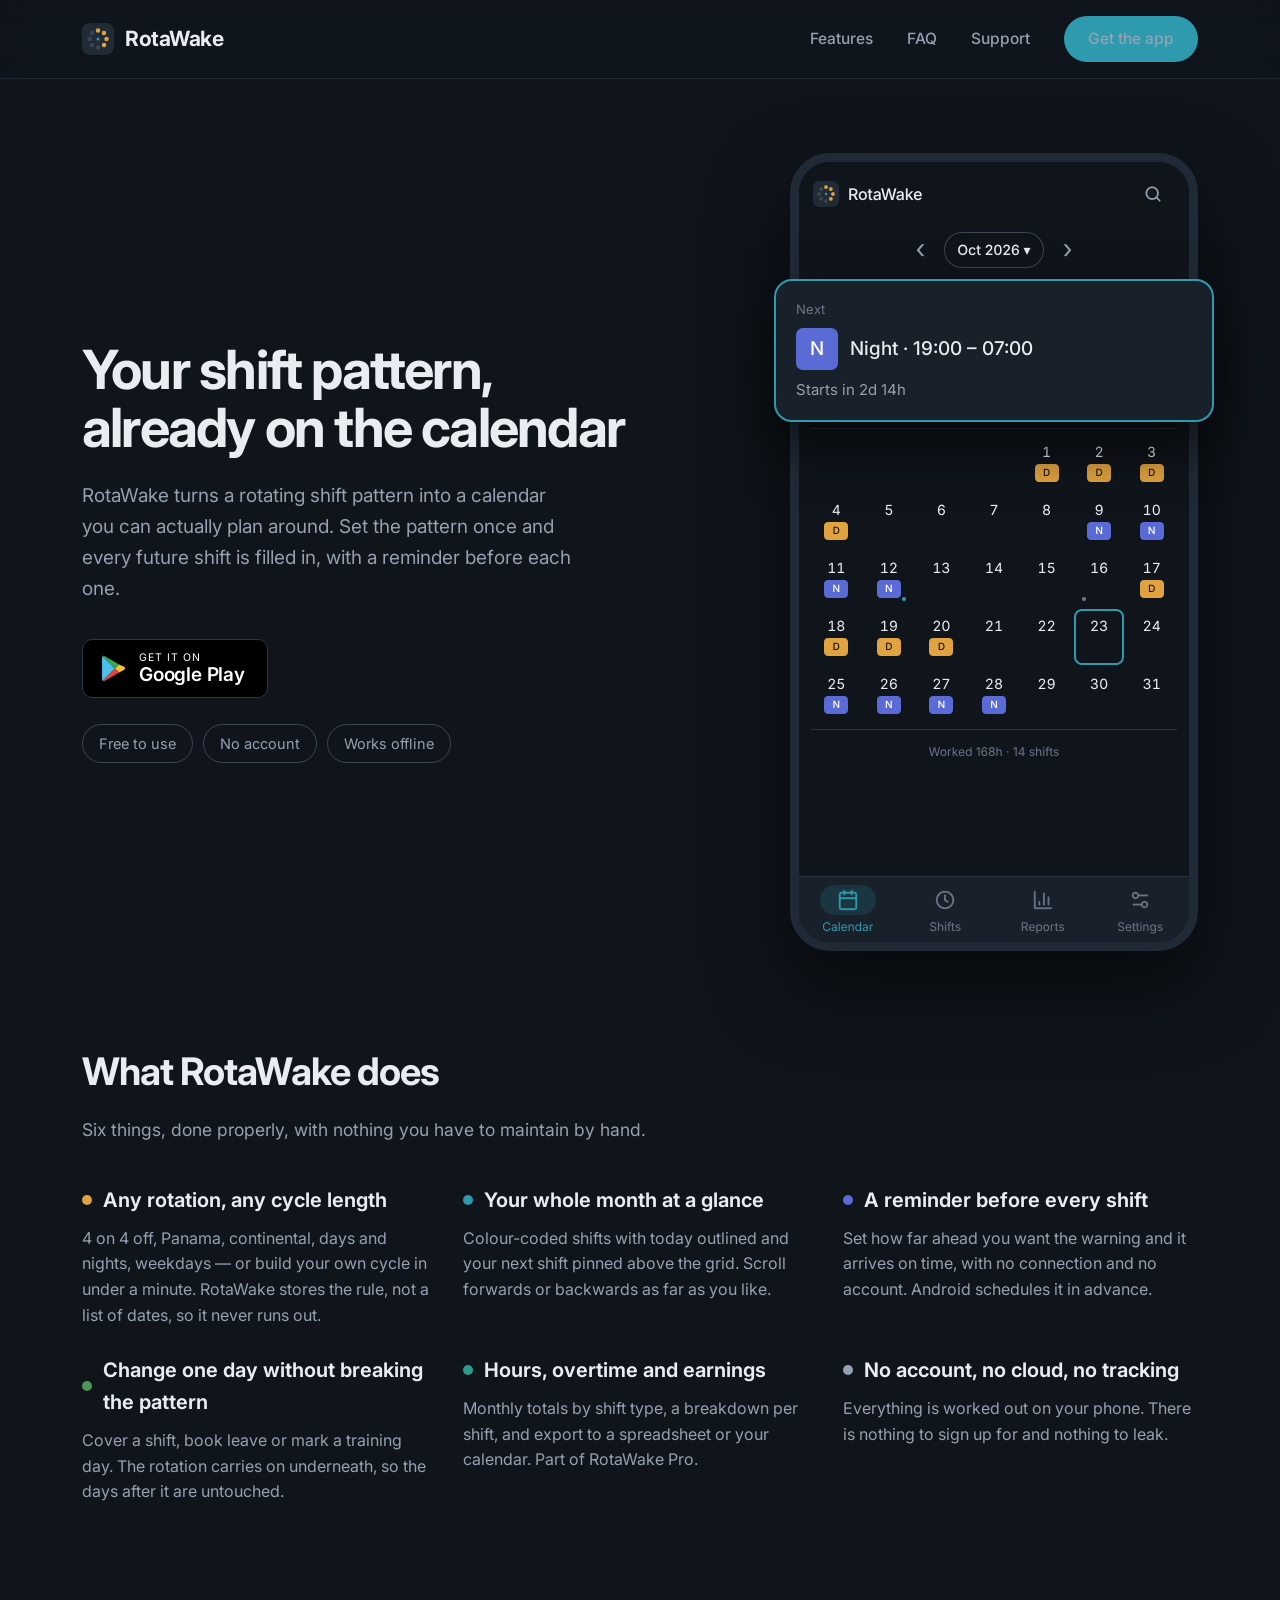
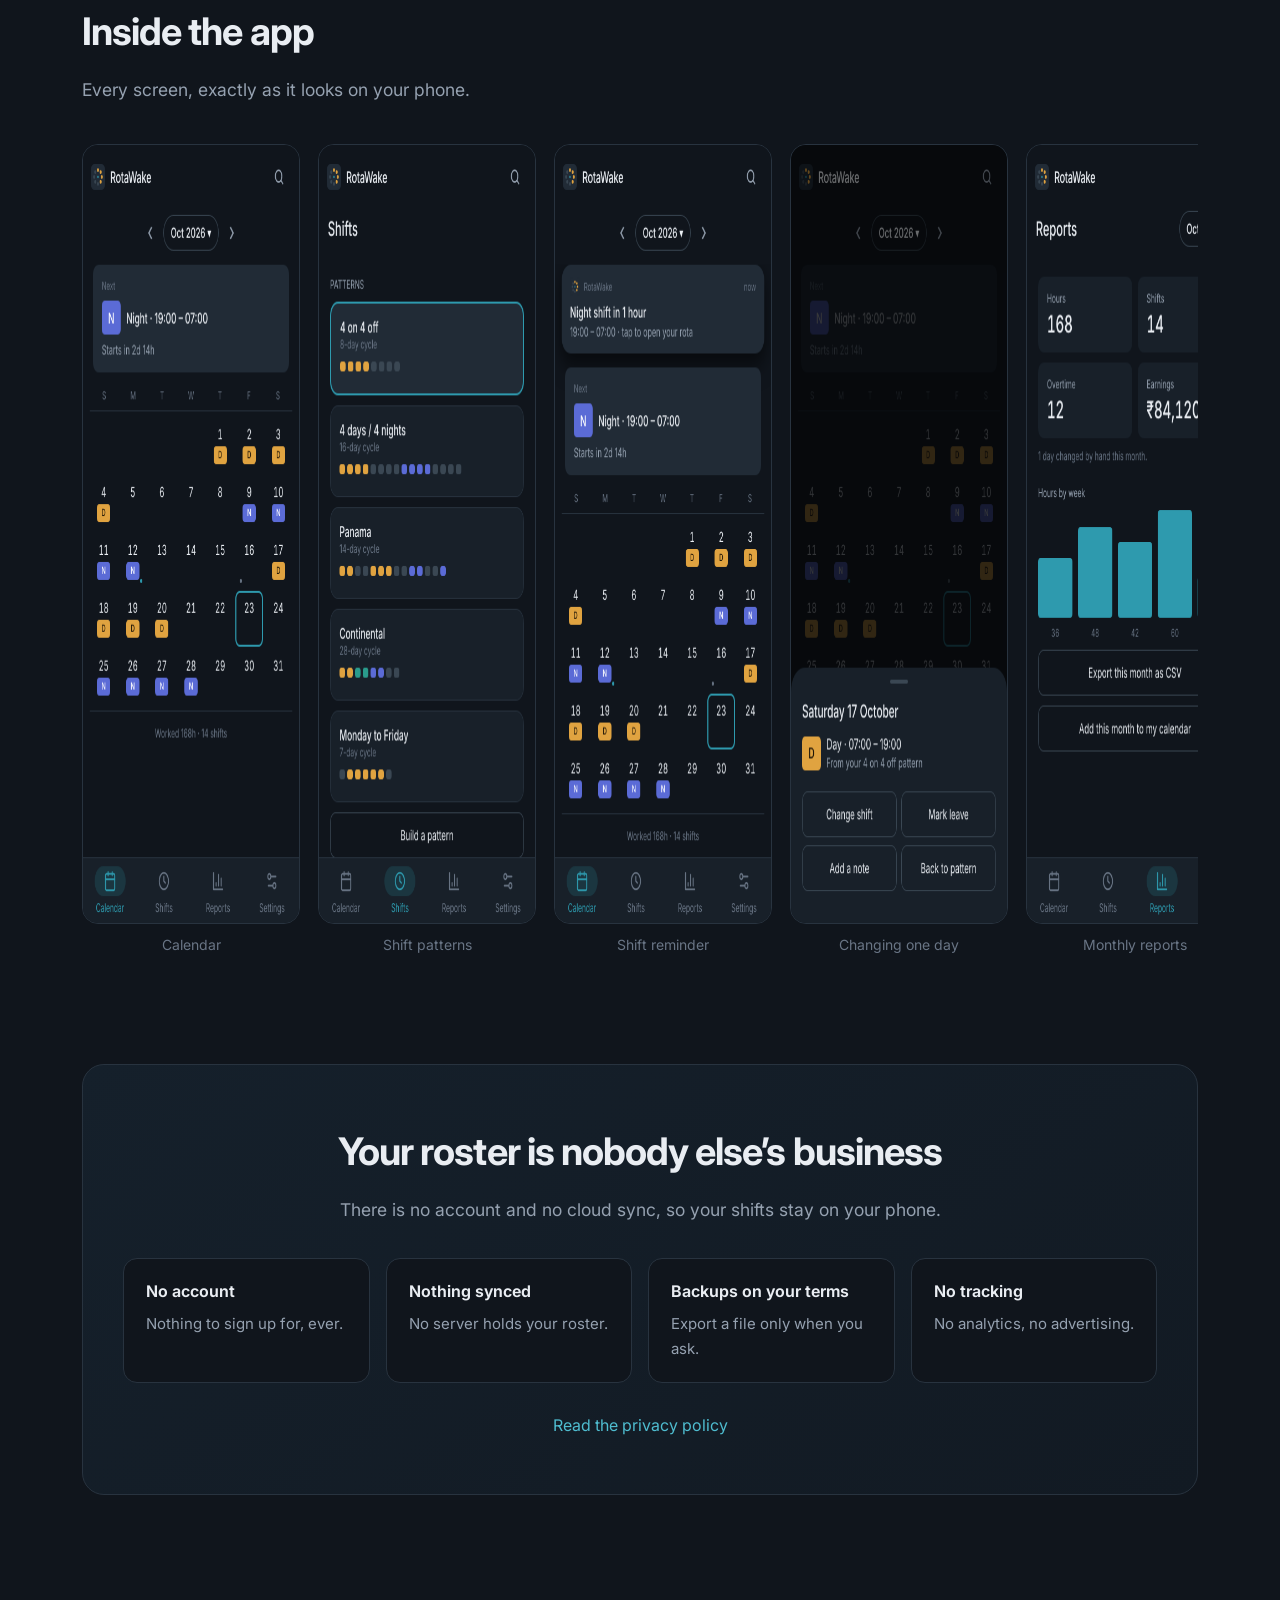
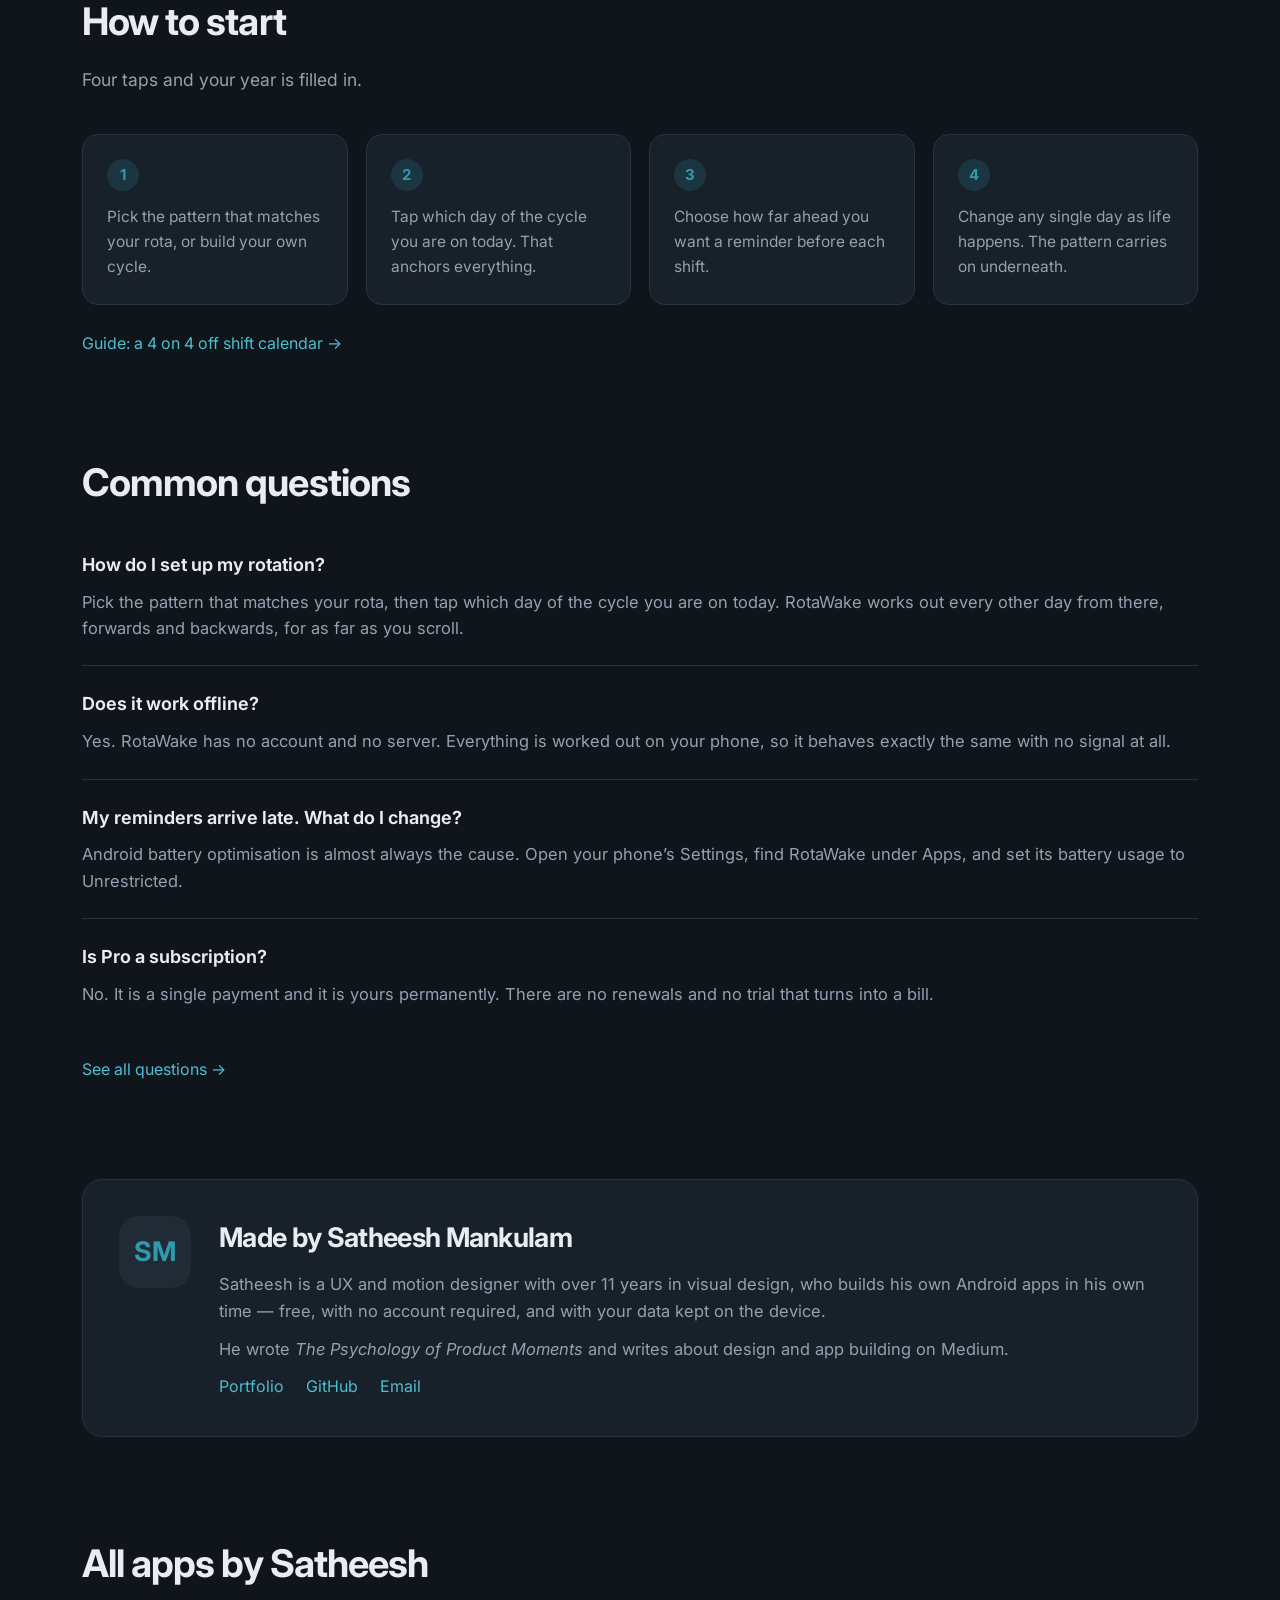
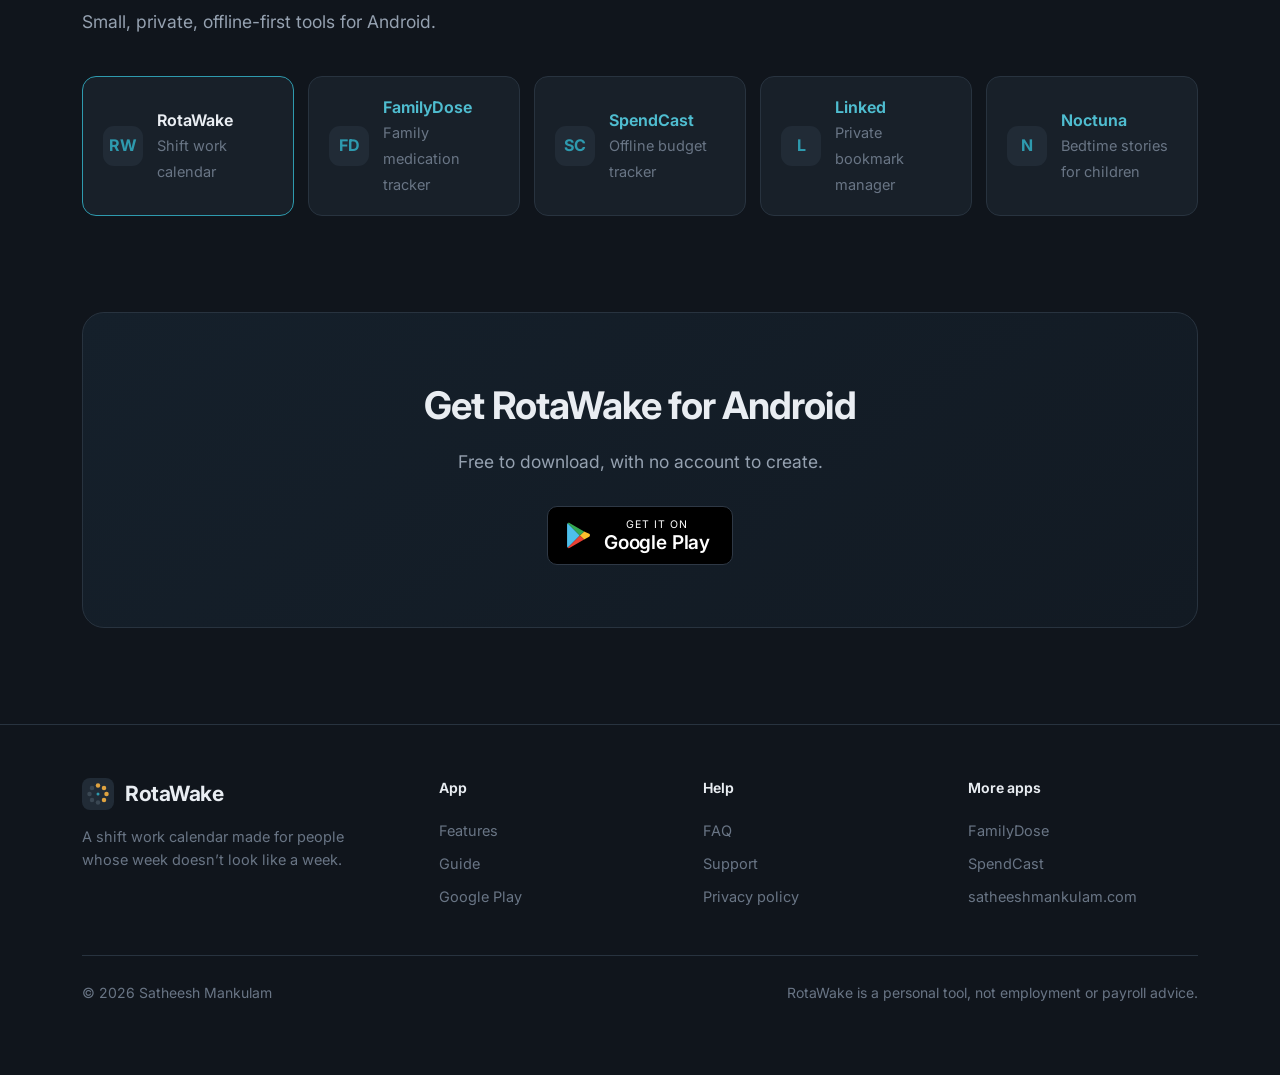
==== commit 15cba714: "Add files via upload" ====
--- a/index.html
+++ b/index.html
@@ -7,6 +7,9 @@
 <meta name="description" content="Set your shift pattern once and see every workday, months ahead. A rota planner for shift workers. Works fully offline, no account." />
 <meta name="theme-color" content="#10151C" />
 <link rel="canonical" href="https://rotawake.netlify.app/" />
+<link rel="icon" href="/assets/favicon.svg" type="image/svg+xml" />
+<link rel="icon" href="/assets/favicon-32.png" sizes="32x32" type="image/png" />
+<link rel="apple-touch-icon" href="/assets/apple-touch-icon.png" />
 <meta property="og:title" content="RotaWake — Shift Work Calendar" />
 <meta property="og:description" content="Set your shift pattern once and see every workday, months ahead. A rota planner for shift workers. Works fully offline, no account." />
 <meta property="og:type" content="website" />
@@ -16,24 +19,24 @@
 <link rel="preconnect" href="https://fonts.googleapis.com" />
 <link rel="preconnect" href="https://fonts.gstatic.com" crossorigin />
 <link href="https://fonts.googleapis.com/css2?family=Inter:wght@400;500;600;700&display=swap" rel="stylesheet" />
-<script type="application/ld+json">{"@context": "https://schema.org", "@type": "SoftwareApplication", "name": "RotaWake", "operatingSystem": "Android", "applicationCategory": "ProductivityApplication", "offers": {"@type": "Offer", "price": "0", "priceCurrency": "INR"}, "url": "https://rotawake.netlify.app/", "downloadUrl": "https://play.google.com/store/apps/details?id=com.satheesh.roster"}</script>
+<script type="application/ld+json">{"@context": "https://schema.org", "@type": "SoftwareApplication", "name": "RotaWake", "operatingSystem": "Android", "applicationCategory": "ProductivityApplication", "offers": {"@type": "Offer", "price": "0", "priceCurrency": "INR"}, "url": "https://rotawake.netlify.app/", "downloadUrl": "https://play.google.com/store/apps/details?id=com.satheesh.roster", "author": {"@type": "Person", "name": "Satheesh Mankulam", "url": "https://satheeshmankulam.com"}}</script>
 <style>
 :root{color-scheme:dark;
- /* Taken verbatim from the theme object T in App.jsx */
+ /* theme object T from App.jsx */
  --bg:#10151C;--card:#182029;--card2:#212B36;--line:#28333F;--line-s:#3A4753;
  --ink:#E9EDF2;--dim:#95A1B0;--mute:#697585;--teal:#2E9AAE;--teal-l:#4FBDD0;
- /* PALETTE entries used by the default shift types */
- --amber:#E0A340;--amber-l:#1A1206;--violet:#5B6BD6;--violet-l:#FFFFFF;
- --eve:#2A9C8C;--eve-l:#04211D;--green:#4E9455}
+ /* PALETTE */
+ --amber:#E0A340;--violet:#5B6BD6;--eve:#2A9C8C;--green:#4E9455}
 *{margin:0;padding:0;box-sizing:border-box;-webkit-tap-highlight-color:transparent}
 html{scroll-behavior:smooth}
 body{background:var(--bg);color:var(--ink);line-height:1.6;
- font-family:Inter,system-ui,-apple-system,"Segoe UI",Roboto,sans-serif;
- -webkit-font-smoothing:antialiased}
+ font-family:Inter,system-ui,-apple-system,"Segoe UI",Roboto,sans-serif;-webkit-font-smoothing:antialiased}
 .wrap{max-width:1180px;margin:0 auto;padding:0 32px}
 a{color:var(--teal-l);text-decoration:none}
-
-/* ---------- header ---------- */
+.skip{position:absolute;left:-9999px}
+.skip:focus{left:16px;top:12px;z-index:99;background:var(--teal);color:#042029;
+ padding:10px 18px;border-radius:8px}
+
 .hdr{position:sticky;top:0;z-index:50;background:rgba(16,21,28,.86);
  backdrop-filter:blur(14px);border-bottom:1px solid rgba(40,51,63,.7)}
 .hdr-in{display:flex;align-items:center;justify-content:space-between;height:78px}
@@ -45,143 +48,147 @@
 .pill{background:var(--teal);color:#042029;font-weight:650;font-size:15.5px;
  padding:11px 24px;border-radius:999px}
 .pill:hover{background:var(--teal-l)}
-.burger{display:none}
-
-/* ---------- hero ---------- */
-.hero{display:grid;grid-template-columns:1fr 408px;gap:44px;align-items:center;
- padding:74px 0 86px}
+.menu{display:none}
+.menu summary{list-style:none;cursor:pointer;color:var(--dim);font-size:15px;
+ border:1px solid var(--line-s);border-radius:999px;padding:9px 18px}
+.menu summary::-webkit-details-marker{display:none}
+.menu-p{position:absolute;right:32px;margin-top:12px;background:var(--card);
+ border:1px solid var(--line);border-radius:14px;padding:10px;min-width:190px;
+ display:flex;flex-direction:column;box-shadow:0 18px 44px rgba(0,0,0,.6)}
+.menu-p a{color:var(--dim);padding:11px 14px;border-radius:9px;font-size:15.5px}
+
+.hero{display:grid;grid-template-columns:1fr 408px;gap:44px;align-items:center;padding:74px 0 90px}
 .hero h1{font-size:clamp(38px,4.6vw,54px);font-weight:700;line-height:1.08;
- letter-spacing:-.033em;margin-bottom:26px}
-.hero .lede{color:var(--dim);font-size:19px;line-height:1.62;max-width:500px;margin-bottom:38px}
-.get{display:flex;align-items:center;gap:26px;flex-wrap:wrap}
+ letter-spacing:-.033em;margin-bottom:24px}
+.hero .lede{color:var(--dim);font-size:19px;line-height:1.62;max-width:500px;margin-bottom:34px}
 .badge{display:inline-flex;align-items:center;gap:13px;background:#000;border:1px solid #2E3845;
  border-radius:10px;padding:11px 22px 11px 18px}
 .badge .bt{display:block;color:#fff;font-size:10.5px;letter-spacing:.09em;line-height:1.3}
-.badge .bb{display:block;color:#fff;font-size:19px;font-weight:600;line-height:1.15;
- letter-spacing:-.01em}
-.ticks{display:flex;gap:20px;flex-wrap:wrap}
-.ticks span{display:flex;align-items:center;gap:7px;color:var(--dim);font-size:15px}
-.ticks svg{flex:none}
-
-/* ---------- phone: every length is the real value from S in App.jsx ---------- */
-.phone{width:408px;background:var(--bg);border:9px solid #202A36;border-radius:40px;
- overflow:hidden;box-shadow:0 34px 80px rgba(0,0,0,.6);display:flex;flex-direction:column}
-.sc{display:flex;flex-direction:column;color:var(--ink);font-size:14px}
-.psb{display:flex;justify-content:space-between;color:var(--mute);font-size:11px;
- padding:8px 16px 0}
-.appBarRow{flex-shrink:0;display:flex;align-items:center;justify-content:space-between;
- padding:10px 14px 8px}
-.brandLeft{display:flex;align-items:center;gap:9px}
-.brandName{font-size:16px;font-weight:500;letter-spacing:-.2px}
-.iconBtn{width:44px;height:44px;display:flex;align-items:center;justify-content:center;color:var(--dim)}
-.ctxRow{min-height:50px;display:flex;align-items:center;justify-content:center;padding:4px 10px 10px}
-.monthNav{display:flex;align-items:center;gap:2px}
-.navBtn{color:var(--dim);font-size:26px;width:44px;height:44px;display:flex;
- align-items:center;justify-content:center;line-height:1}
-.monthPill{display:inline-flex;align-items:center;gap:5px;min-height:36px;padding:0 12px;
- border-radius:999px;border:1px solid var(--line-s);color:var(--ink);font-size:14px;font-weight:500}
-.nextCard{background:var(--card2);border-radius:10px;margin:0 18px 16px;padding:14px 16px}
-.nextLabel{font-size:11px;color:var(--mute);margin-bottom:8px}
-.nextRow{display:flex;align-items:center;gap:10px}
-.nextTitle{font-size:15px;font-weight:500}
-.nextSub{font-size:13px;color:var(--dim);margin-top:8px}
-.chipLg{width:34px;height:34px;border-radius:5px;display:flex;align-items:center;
- justify-content:center;font-size:15px;font-weight:500;flex-shrink:0}
-.weekRow{display:grid;grid-template-columns:repeat(7,1fr);padding:0 12px}
-.weekLabel{text-align:center;font-size:11px;color:var(--mute);padding-bottom:8px}
-.rule{height:1px;background:var(--line);margin:0 12px}
-.pgrid{display:grid;grid-template-columns:repeat(7,1fr);gap:2px;padding:6px 12px}
-.cell{height:56px;display:flex;flex-direction:column;align-items:center;justify-content:center;
- position:relative;border-radius:8px}
-.cell.today{border:2px solid var(--teal)}
-.dayNum{font-size:14px;font-variant-numeric:tabular-nums}
-.chip{width:24px;height:18px;border-radius:4px;margin-top:3px;display:flex;align-items:center;
- justify-content:center;font-size:10px;font-weight:500}
-.chipEmpty{width:24px;height:18px;margin-top:3px}
-.summary{text-align:center;font-size:12px;color:var(--mute);padding:14px 0}
-.tabBar{flex-shrink:0;display:grid;grid-template-columns:repeat(4,1fr);background:var(--card);
- border-top:1px solid var(--line);padding:8px 0}
-.tabItem{display:flex;flex-direction:column;align-items:center;gap:4px;min-height:48px;
- justify-content:center;color:var(--mute)}
-.tabItem.on{color:var(--teal)}
-.tabPill{width:56px;height:30px;border-radius:999px;display:flex;align-items:center;
- justify-content:center}
-.tabItem.on .tabPill{background:rgba(46,154,174,0.18)}
-.tabLabel{font-size:12px}
-
-/* ---- popout: a fragment lifted out of the phone, as on the store shots ---- */
-.stage{position:relative;flex:none;width:408px}
-.popout{position:absolute;top:126px;left:-16px;right:-16px;background:var(--card);
- border:2px solid var(--teal);border-radius:18px;padding:18px 20px;
- box-shadow:0 22px 55px rgba(0,0,0,.70)}
-.po-next .nextLabel{font-size:13px}
-.po-next .nextTitle{font-size:19px}
-.po-next .nextSub{font-size:15px}
-.po-next .chipLg{width:42px;height:42px;font-size:19px;border-radius:7px}
-
-/* ---------- sections ---------- */
+.badge .bb{display:block;color:#fff;font-size:19px;font-weight:600;line-height:1.15;letter-spacing:-.01em}
+.chips{display:flex;gap:10px;flex-wrap:wrap;margin-top:26px}
+.chips span{border:1px solid var(--line-s);color:var(--dim);border-radius:999px;
+ padding:7px 16px;font-size:14.5px}
+
 section{padding-bottom:96px}
 h2{font-size:clamp(28px,3.4vw,38px);font-weight:700;letter-spacing:-.025em;margin-bottom:14px}
-.sub{color:var(--dim);font-size:17.5px;max-width:580px;margin-bottom:38px}
-.grid{display:grid;gap:18px;grid-template-columns:repeat(auto-fit,minmax(290px,1fr))}
-.card{background:var(--card);border:1px solid var(--line);border-radius:16px;padding:28px}
-.card h3{font-size:17.5px;font-weight:650;margin-bottom:9px;display:flex;align-items:center;gap:10px}
-.card p{color:var(--dim);font-size:15.5px}
-.dot{width:9px;height:9px;border-radius:50%;flex:none}
+.sub{color:var(--dim);font-size:17.5px;max-width:620px;margin-bottom:40px}
+.feat{display:grid;gap:26px;grid-template-columns:repeat(auto-fit,minmax(320px,1fr))}
+.fblock h3{font-size:20px;font-weight:650;margin-bottom:10px;display:flex;align-items:center;gap:11px}
+.fblock p{color:var(--dim);font-size:16px}
+.dot{width:10px;height:10px;border-radius:50%;flex:none}
+.strip{display:grid;grid-auto-flow:column;grid-auto-columns:218px;gap:18px;
+ overflow-x:auto;padding-bottom:12px;scrollbar-width:thin}
+.strip figure{margin:0}
+.strip img{width:100%;border-radius:16px;border:1px solid var(--line);display:block}
+.strip figcaption{color:var(--mute);font-size:14px;margin-top:10px;text-align:center}
 .band{background:linear-gradient(145deg,#15202B,#121A23);border:1px solid var(--line);
- border-radius:22px;padding:62px 40px;text-align:center;margin-bottom:96px}
-.band h2{margin-bottom:16px}
-.band p{color:var(--dim);font-size:17.5px;max-width:520px;margin:0 auto}
-.plist{display:grid;gap:14px;grid-template-columns:repeat(auto-fit,minmax(290px,1fr))}
-.pitem{display:flex;gap:13px;align-items:flex-start;background:var(--card);
- border:1px solid var(--line);border-radius:13px;padding:19px 21px}
-.pitem svg{flex:none;margin-top:3px}
-.pitem span{color:var(--dim);font-size:15.5px}
-.price-note{color:var(--mute);font-size:15.5px;margin-top:22px}
-.amber{color:var(--amber)}
-
-/* ---------- article pages ---------- */
-.page{padding:64px 0 20px;max-width:760px}
+ border-radius:22px;padding:56px 40px;margin-bottom:96px}
+.band h2{text-align:center}
+.band .sub{margin:0 auto 34px;text-align:center}
+.pts{display:grid;gap:16px;grid-template-columns:repeat(auto-fit,minmax(230px,1fr))}
+.pt{background:var(--bg);border:1px solid var(--line);border-radius:14px;padding:20px 22px}
+.pt b{display:block;font-size:16px;font-weight:650;margin-bottom:6px}
+.pt span{color:var(--dim);font-size:15px}
+.steps{display:grid;gap:18px;grid-template-columns:repeat(auto-fit,minmax(240px,1fr));counter-reset:s}
+.step{background:var(--card);border:1px solid var(--line);border-radius:16px;padding:24px}
+.step b{display:flex;align-items:center;justify-content:center;width:32px;height:32px;
+ border-radius:999px;background:rgba(46,154,174,.18);color:var(--teal);font-size:15px;
+ margin-bottom:14px}
+.step p{color:var(--dim);font-size:15.5px}
+.qa{border-bottom:1px solid var(--line);padding:24px 0}
+.qa:last-child{border-bottom:none}
+.qa h3{color:var(--ink);font-size:18px;font-weight:650;margin-bottom:9px}
+.qa p{color:var(--dim);font-size:16.5px}
+.dev{display:grid;grid-template-columns:auto 1fr;gap:28px;align-items:start;
+ background:var(--card);border:1px solid var(--line);border-radius:20px;padding:36px}
+.dev-mark{width:72px;height:72px;border-radius:20px;background:var(--card2);
+ display:flex;align-items:center;justify-content:center;font-size:27px;font-weight:700;
+ color:var(--teal);flex:none}
+.dev h2{font-size:27px;margin-bottom:12px}
+.dev p{color:var(--dim);font-size:16.5px;margin-bottom:12px}
+.dev-links{display:flex;gap:22px;flex-wrap:wrap;margin-top:6px}
+.apps{display:grid;gap:14px;grid-template-columns:repeat(auto-fit,minmax(204px,1fr))}
+.app{display:flex;align-items:center;gap:14px;background:var(--card);border:1px solid var(--line);
+ border-radius:14px;padding:18px 20px}
+.app .ic{width:40px;height:40px;border-radius:11px;background:var(--card2);flex:none;
+ display:flex;align-items:center;justify-content:center;font-weight:700;color:var(--teal);font-size:16px}
+.app b{display:block;font-size:16px;font-weight:650}
+.app span{color:var(--mute);font-size:14.5px}
+.app.self{border-color:var(--teal)}
+.close-cta{text-align:center;padding:62px 40px;background:linear-gradient(145deg,#15202B,#121A23);
+ border:1px solid var(--line);border-radius:22px;margin-bottom:96px}
+.close-cta h2{margin-bottom:12px}
+.close-cta p{color:var(--dim);font-size:17.5px;margin-bottom:30px}
+
+.page{padding:64px 0 20px;max-width:780px}
 .page h1{font-size:clamp(32px,4.4vw,46px);font-weight:700;letter-spacing:-.028em;
  line-height:1.14;margin-bottom:18px}
-.page .lede{color:var(--dim);font-size:18.5px;max-width:620px}
-.page h2{font-size:21px;font-weight:650;margin:38px 0 10px;letter-spacing:-.01em}
+.page .lede{color:var(--dim);font-size:18.5px;max-width:640px}
+.page h2{font-size:23px;font-weight:650;margin:46px 0 14px;letter-spacing:-.012em;
+ scroll-margin-top:96px}
+.page h3{font-size:18px;font-weight:650;margin:26px 0 8px}
 .page p,.page li{color:var(--dim);font-size:16.5px}
 .page ul{padding-left:21px;margin-top:10px}.page li{margin-bottom:9px}
+.jump{display:flex;flex-wrap:wrap;gap:10px;margin:28px 0 8px;padding:0;list-style:none}
+.jump li{margin:0}
+.jump a{border:1px solid var(--line-s);border-radius:999px;padding:8px 16px;
+ font-size:14.5px;color:var(--dim)}
+.jump a:hover{color:var(--ink);border-color:var(--teal)}
 .updated{color:var(--mute);font-size:14.5px;margin-bottom:34px}
 .callout{background:var(--card);border:1px solid var(--line);border-radius:14px;
  padding:22px 24px;margin:28px 0}
 .callout p{color:var(--ink);margin:0}
-.qa{border-bottom:1px solid var(--line);padding:24px 0}
-.qa:last-child{border-bottom:none}
-.qa h3{color:var(--ink);font-size:18px;font-weight:650;margin-bottom:9px}
-.qa p{color:var(--dim);font-size:16.5px}
-.cta-row{text-align:center;padding:14px 0 40px}
-
-/* ---------- footer ---------- */
-footer{border-top:1px solid var(--line);padding:38px 0 70px;margin-top:20px}
-.ft{display:flex;flex-wrap:wrap;gap:16px 34px;justify-content:space-between;align-items:center}
-.ft a{color:var(--mute);font-size:14.5px}
-.ft a:hover{color:var(--dim)}
-.ft-l{color:var(--mute);font-size:14.5px}
-.ft-n{display:flex;gap:26px;flex-wrap:wrap}
+
+footer{border-top:1px solid var(--line);padding:52px 0 70px;margin-top:20px}
+.ft-top{display:grid;grid-template-columns:1.4fr 1fr 1fr 1fr;gap:34px;margin-bottom:42px}
+.ft-tag{color:var(--mute);font-size:14.5px;margin-top:14px;max-width:270px}
+.ft-col b{display:block;font-size:14px;font-weight:650;color:var(--ink);margin-bottom:14px}
+.ft-col a{display:block;color:var(--mute);font-size:14.5px;padding:5px 0}
+.ft-col a:hover{color:var(--dim)}
+.ft-bot{border-top:1px solid var(--line);padding-top:26px;color:var(--mute);font-size:14px;
+ display:flex;flex-wrap:wrap;gap:10px 24px;justify-content:space-between}
 
 @media (max-width:900px){
-  .wrap{padding:0 22px}
-  .hero{grid-template-columns:1fr;gap:52px;padding:62px 0 76px;text-align:center}
-  .hero .lede{margin-left:auto;margin-right:auto}
-  .get{justify-content:center}
-  .ticks{justify-content:center}
-  .stage{width:min(408px,100%);margin:0 auto}
-  .phone{width:100%}
-  .popout{left:-8px;right:-8px}
-  .nav{display:none}
-  .band{padding:48px 26px}
-  section{padding-bottom:72px}
+ .wrap{padding:0 22px}
+ .hero{grid-template-columns:1fr;gap:48px;padding:56px 0 72px;text-align:center}
+ .hero .lede{margin-left:auto;margin-right:auto}
+ .chips{justify-content:center}
+ .stage{width:min(408px,100%);margin:0 auto}
+ .phone{width:100%}.popout{left:-8px;right:-8px}
+ .nav{display:none}.menu{display:block}
+ .band,.close-cta{padding:44px 24px}
+ .dev{grid-template-columns:1fr;padding:28px}
+ .ft-top{grid-template-columns:1fr 1fr;gap:28px}
+ section{padding-bottom:72px}
+}
+
+.stage{position:relative;flex:none;width:408px}
+.phone{width:408px;border:9px solid #202A36;border-radius:40px;overflow:hidden;
+ box-shadow:0 34px 80px rgba(0,0,0,.6);background:var(--bg)}
+.phone img{display:block;width:100%}
+.popout{position:absolute;top:126px;left:-16px;right:-16px;background:var(--card);
+ border:2px solid var(--teal);border-radius:18px;padding:18px 20px;
+ box-shadow:0 22px 55px rgba(0,0,0,.70)}
+.po-l{font-size:13px;color:var(--mute);margin-bottom:8px}
+.po-r{display:flex;align-items:center;gap:12px}
+.po-c{width:42px;height:42px;border-radius:7px;display:flex;align-items:center;
+ justify-content:center;font-size:19px;font-weight:500;flex:none}
+.po-t{font-size:19px;font-weight:500}
+.po-s{font-size:15px;color:var(--dim);margin-top:8px}
+
+/* Grid items default to min-width:auto, which lets the 408px phone hold the
+   column open below 408px. An explicit floor lets it shrink. */
+.hero>*{min-width:0}
+/* Repeated after the phone rules above, because these must win on mobile. */
+@media (max-width:900px){
+ .stage{width:100%;max-width:408px;margin:0 auto;min-width:0}
+ .phone{width:100%;max-width:100%}
+ .popout{left:0;right:0}
 }
 </style>
 </head>
 <body>
+<a class="skip" href="#main">Skip to content</a>
 <div class="hdr"><div class="wrap"><div class="hdr-in">
   <a class="brand" href="/"><svg width="32" height="32" viewBox="0 0 64 64" aria-hidden="true">
 <rect width="64" height="64" rx="16" fill="#212B36"/>
@@ -191,14 +198,16 @@
 <circle cx="15" cy="32" r="4.5" fill="#3A4753"/><circle cx="19.98" cy="19.98" r="4.5" fill="#3A4753"/>
 <circle cx="32" cy="32" r="3" fill="#2E9AAE"/></svg><span>RotaWake</span></a>
   <nav class="nav"><a href="/#features">Features</a><a href="/faq/">FAQ</a><a href="/support/">Support</a><a class="pill" href="https://play.google.com/store/apps/details?id=com.satheesh.roster">Get the app</a></nav>
+  <details class="menu"><summary>Menu</summary><div class="menu-p"><a href="/#features">Features</a><a href="/faq/">FAQ</a><a href="/support/">Support</a>
+    <a href="/privacy/">Privacy</a><a href="https://play.google.com/store/apps/details?id=com.satheesh.roster">Get the app</a></div></details>
 </div></div></div>
-<div class="wrap">
+<main id="main"><div class="wrap">
 
 <section class="hero">
   <div>
     <h1>Your shift pattern,<br />already on the calendar</h1>
     <p class="lede">RotaWake turns a rotating shift pattern into a calendar you can actually plan around. Set the pattern once and every future shift is filled in, with a reminder before each one.</p>
-    <div class="get"><a class="badge" href="https://play.google.com/store/apps/details?id=com.satheesh.roster">
+    <a class="badge" href="https://play.google.com/store/apps/details?id=com.satheesh.roster">
   <svg width="25" height="27" viewBox="0 0 24 26" aria-hidden="true">
     <path d="M1.6 1.2a1.8 1.8 0 0 0-.6 1.4v20.8c0 .6.2 1.1.6 1.4L13.3 13 1.6 1.2z" fill="#4DBFEB"/>
     <path d="M17.4 9.1 13.3 13l4.1 3.9 4.9-2.8c1-.6 1-2.1 0-2.7l-4.9-2.3z" fill="#FBC02D"/>
@@ -206,100 +215,120 @@
     <path d="M1.6 1.2 13.3 13l4.1-3.9L3.7 1.2c-.8-.5-1.6-.5-2.1 0z" fill="#34A853"/>
   </svg>
   <span><span class="bt">GET IT ON</span><span class="bb">Google Play</span></span></a>
-      <div class="ticks">
-        <span><svg width="16" height="16" viewBox="0 0 24 24" fill="none" stroke="#5FB37A" stroke-width="2.6" stroke-linecap="round" stroke-linejoin="round"><polyline points="20 6 9 17 4 12"/></svg>Free to use</span><span><svg width="16" height="16" viewBox="0 0 24 24" fill="none" stroke="#5FB37A" stroke-width="2.6" stroke-linecap="round" stroke-linejoin="round"><polyline points="20 6 9 17 4 12"/></svg>Works offline</span><span><svg width="16" height="16" viewBox="0 0 24 24" fill="none" stroke="#5FB37A" stroke-width="2.6" stroke-linecap="round" stroke-linejoin="round"><polyline points="20 6 9 17 4 12"/></svg>No account</span>
-      </div>
+    <div class="chips"><span>Free to use</span><span>No account</span><span>Works offline</span></div>
+  </div>
+  <div class="stage">
+  <div class="phone"><img src="/assets/screen-calendar.png" alt="RotaWake calendar showing a 4 on 4 off rotation for October" width="390" height="780" /></div>
+  <div class="popout">
+    <div class="po-l">Next</div>
+    <div class="po-r"><div class="po-c" style="background:#5B6BD6;color:#fff">N</div>
+      <div class="po-t">Night &middot; 19:00 &ndash; 07:00</div></div>
+    <div class="po-s">Starts in 2d 14h</div>
+  </div>
+</div>
+</section>
+
+<section id="features">
+  <h2>What RotaWake does</h2>
+  <p class="sub">Six things, done properly, with nothing you have to maintain by hand.</p>
+  <div class="feat">
+    <div class="fblock"><h3><i class="dot" style="background:#E0A340"></i>Any rotation, any cycle length</h3><p>4 on 4 off, Panama, continental, days and nights, weekdays &mdash; or build your own cycle in under a minute. RotaWake stores the rule, not a list of dates, so it never runs out.</p></div><div class="fblock"><h3><i class="dot" style="background:#2E9AAE"></i>Your whole month at a glance</h3><p>Colour-coded shifts with today outlined and your next shift pinned above the grid. Scroll forwards or backwards as far as you like.</p></div><div class="fblock"><h3><i class="dot" style="background:#5B6BD6"></i>A reminder before every shift</h3><p>Set how far ahead you want the warning and it arrives on time, with no connection and no account. Android schedules it in advance.</p></div><div class="fblock"><h3><i class="dot" style="background:#4E9455"></i>Change one day without breaking the pattern</h3><p>Cover a shift, book leave or mark a training day. The rotation carries on underneath, so the days after it are untouched.</p></div><div class="fblock"><h3><i class="dot" style="background:#2A9C8C"></i>Hours, overtime and earnings</h3><p>Monthly totals by shift type, a breakdown per shift, and export to a spreadsheet or your calendar. Part of RotaWake Pro.</p></div><div class="fblock"><h3><i class="dot" style="background:#95A1B0"></i>No account, no cloud, no tracking</h3><p>Everything is worked out on your phone. There is nothing to sign up for and nothing to leak.</p></div>
+  </div>
+</section>
+
+<section>
+  <h2>Inside the app</h2>
+  <p class="sub">Every screen, exactly as it looks on your phone.</p>
+  <div class="strip">
+    <figure><img src="/assets/screen-calendar.png" alt="RotaWake calendar screen" width="390" height="780" loading="lazy" /><figcaption>Calendar</figcaption></figure><figure><img src="/assets/screen-patterns.png" alt="RotaWake shift patterns screen" width="390" height="780" loading="lazy" /><figcaption>Shift patterns</figcaption></figure><figure><img src="/assets/screen-reminder.png" alt="RotaWake shift reminder screen" width="390" height="780" loading="lazy" /><figcaption>Shift reminder</figcaption></figure><figure><img src="/assets/screen-editday.png" alt="RotaWake changing one day screen" width="390" height="780" loading="lazy" /><figcaption>Changing one day</figcaption></figure><figure><img src="/assets/screen-reports.png" alt="RotaWake monthly reports screen" width="390" height="780" loading="lazy" /><figcaption>Monthly reports</figcaption></figure><figure><img src="/assets/screen-pro.png" alt="RotaWake rotawake pro screen" width="390" height="780" loading="lazy" /><figcaption>RotaWake Pro</figcaption></figure>
+  </div>
+</section>
+
+<div class="band">
+  <h2>Your roster is nobody else&rsquo;s business</h2>
+  <p class="sub">There is no account and no cloud sync, so your shifts stay on your phone.</p>
+  <div class="pts">
+    <div class="pt"><b>No account</b><span>Nothing to sign up for, ever.</span></div>
+    <div class="pt"><b>Nothing synced</b><span>No server holds your roster.</span></div>
+    <div class="pt"><b>Backups on your terms</b><span>Export a file only when you ask.</span></div>
+    <div class="pt"><b>No tracking</b><span>No analytics, no advertising.</span></div>
+  </div>
+  <p style="text-align:center;margin-top:30px"><a href="/privacy/">Read the privacy policy</a></p>
+</div>
+
+<section>
+  <h2>How to start</h2>
+  <p class="sub">Four taps and your year is filled in.</p>
+  <div class="steps">
+    <div class="step"><b>1</b><p>Pick the pattern that matches your rota, or build your own cycle.</p></div>
+    <div class="step"><b>2</b><p>Tap which day of the cycle you are on today. That anchors everything.</p></div>
+    <div class="step"><b>3</b><p>Choose how far ahead you want a reminder before each shift.</p></div>
+    <div class="step"><b>4</b><p>Change any single day as life happens. The pattern carries on underneath.</p></div>
+  </div>
+  <p style="margin-top:26px"><a href="/4-on-4-off-shift-calendar-app/">Guide: a 4 on 4 off shift calendar &rarr;</a></p>
+</section>
+
+<section>
+  <h2>Common questions</h2>
+  <div style="margin-top:8px">
+    <div class="qa"><h3>How do I set up my rotation?</h3><p>Pick the pattern that matches your rota, then tap which day of the cycle you are on today. RotaWake works out every other day from there, forwards and backwards, for as far as you scroll.</p></div><div class="qa"><h3>Does it work offline?</h3><p>Yes. RotaWake has no account and no server. Everything is worked out on your phone, so it behaves exactly the same with no signal at all.</p></div><div class="qa"><h3>My reminders arrive late. What do I change?</h3><p>Android battery optimisation is almost always the cause. Open your phone&rsquo;s Settings, find RotaWake under Apps, and set its battery usage to Unrestricted.</p></div><div class="qa"><h3>Is Pro a subscription?</h3><p>No. It is a single payment and it is yours permanently. There are no renewals and no trial that turns into a bill.</p></div>
+  </div>
+  <p style="margin-top:26px"><a href="/faq/">See all questions &rarr;</a></p>
+</section>
+
+<section>
+  <div class="dev">
+    <div class="dev-mark">SM</div>
+    <div>
+      <h2>Made by Satheesh Mankulam</h2>
+      <p>Satheesh is a UX and motion designer with over 11 years in visual design, who builds his own Android apps in his own time &mdash; free, with no account required, and with your data kept on the device.</p>
+      <p>He wrote <i>The Psychology of Product Moments</i> and writes about design and app building on Medium.</p>
+      <div class="dev-links"><a href="https://satheeshmankulam.com">Portfolio</a><a href="https://github.com/satheeshmankulam-del">GitHub</a>
+        <a href="mailto:satheeshmankulam@gmail.com">Email</a></div>
     </div>
   </div>
-  <div class="stage">
-    <div class="phone"><div class="sc">
-  <div class="psb"><span>7:25</span><span>&#9679;&#9679;&#9679;</span></div>
-  <div class="appBarRow">
-    <div class="brandLeft"><svg width="26" height="26" viewBox="0 0 64 64" aria-hidden="true">
+</section>
+
+<section>
+  <h2>All apps by Satheesh</h2>
+  <p class="sub">Small, private, offline-first tools for Android.</p>
+  <div class="apps">
+    <div class="app self"><div class="ic">RW</div><div><b>RotaWake</b><span>Shift work calendar</span></div></div>
+    <a class="app" href="https://play.google.com/store/apps/details?id=com.familydose.app"><div class="ic">FD</div><div><b>FamilyDose</b><span>Family medication tracker</span></div></a><a class="app" href="https://play.google.com/store/apps/details?id=com.satheesh.spendcast"><div class="ic">SC</div><div><b>SpendCast</b><span>Offline budget tracker</span></div></a><a class="app" href="https://play.google.com/store/apps/details?id=com.satheesh.linkvault"><div class="ic">L</div><div><b>Linked</b><span>Private bookmark manager</span></div></a><a class="app" href="https://play.google.com/store/apps/details?id=com.satheesh.noctuna"><div class="ic">N</div><div><b>Noctuna</b><span>Bedtime stories for children</span></div></a>
+  </div>
+</section>
+
+<div class="close-cta">
+  <h2>Get RotaWake for Android</h2>
+  <p>Free to download, with no account to create.</p>
+  <div style="display:flex;justify-content:center"><a class="badge" href="https://play.google.com/store/apps/details?id=com.satheesh.roster">
+  <svg width="25" height="27" viewBox="0 0 24 26" aria-hidden="true">
+    <path d="M1.6 1.2a1.8 1.8 0 0 0-.6 1.4v20.8c0 .6.2 1.1.6 1.4L13.3 13 1.6 1.2z" fill="#4DBFEB"/>
+    <path d="M17.4 9.1 13.3 13l4.1 3.9 4.9-2.8c1-.6 1-2.1 0-2.7l-4.9-2.3z" fill="#FBC02D"/>
+    <path d="M1.6 24.8c.5.5 1.3.5 2.1 0l13.7-7.9L13.3 13 1.6 24.8z" fill="#E94235"/>
+    <path d="M1.6 1.2 13.3 13l4.1-3.9L3.7 1.2c-.8-.5-1.6-.5-2.1 0z" fill="#34A853"/>
+  </svg>
+  <span><span class="bt">GET IT ON</span><span class="bb">Google Play</span></span></a></div>
+</div>
+
+</div></main>
+<footer><div class="wrap">
+<div class="ft-top">
+  <div><div class="brand"><svg width="32" height="32" viewBox="0 0 64 64" aria-hidden="true">
 <rect width="64" height="64" rx="16" fill="#212B36"/>
 <circle cx="32" cy="15" r="4.5" fill="#E0A340"/><circle cx="44.02" cy="19.98" r="4.5" fill="#E0A340"/>
 <circle cx="49" cy="32" r="4.5" fill="#E0A340"/><circle cx="44.02" cy="44.02" r="4.5" fill="#E0A340"/>
 <circle cx="32" cy="49" r="4.5" fill="#3A4753"/><circle cx="19.98" cy="44.02" r="4.5" fill="#3A4753"/>
 <circle cx="15" cy="32" r="4.5" fill="#3A4753"/><circle cx="19.98" cy="19.98" r="4.5" fill="#3A4753"/>
-<circle cx="32" cy="32" r="3" fill="#2E9AAE"/></svg><span class="brandName">RotaWake</span></div>
-    <div class="iconBtn"><svg width="20" height="20" viewBox="0 0 24 24" fill="none" stroke="currentColor"
- stroke-width="2" stroke-linecap="round"><circle cx="11" cy="11" r="7"/><path d="M20 20l-3.5-3.5"/></svg></div>
-  </div>
-  <div class="ctxRow"><div class="monthNav">
-    <span class="navBtn">&#8249;</span><span class="monthPill">Oct 2026 &#9662;</span><span class="navBtn">&#8250;</span>
-  </div></div>
-  <div class="nextCard">
-    <div class="nextLabel">Next</div>
-    <div class="nextRow"><div class="chipLg" style="background:#5B6BD6;color:#FFFFFF">N</div>
-      <div class="nextTitle">Night &middot; 19:00 &ndash; 07:00</div></div>
-    <div class="nextSub">Starts in 2d 14h</div>
-  </div>
-  <div class="weekRow"><div class="weekLabel">S</div><div class="weekLabel">M</div><div class="weekLabel">T</div><div class="weekLabel">W</div><div class="weekLabel">T</div><div class="weekLabel">F</div><div class="weekLabel">S</div></div>
-  <div class="rule"></div>
-  <div class="pgrid"><div class="cell"></div><div class="cell"></div><div class="cell"></div><div class="cell"></div><div class="cell"><div class="dayNum">1</div><div class="chip" style="background:#E0A340;color:#1A1206">D</div></div><div class="cell"><div class="dayNum">2</div><div class="chip" style="background:#E0A340;color:#1A1206">D</div></div><div class="cell"><div class="dayNum">3</div><div class="chip" style="background:#E0A340;color:#1A1206">D</div></div><div class="cell"><div class="dayNum">4</div><div class="chip" style="background:#E0A340;color:#1A1206">D</div></div><div class="cell"><div class="dayNum">5</div><div class="chipEmpty"></div></div><div class="cell"><div class="dayNum">6</div><div class="chipEmpty"></div></div><div class="cell"><div class="dayNum">7</div><div class="chipEmpty"></div></div><div class="cell"><div class="dayNum">8</div><div class="chipEmpty"></div></div><div class="cell"><div class="dayNum">9</div><div class="chip" style="background:#5B6BD6;color:#FFFFFF">N</div></div><div class="cell"><div class="dayNum">10</div><div class="chip" style="background:#5B6BD6;color:#FFFFFF">N</div></div><div class="cell"><div class="dayNum">11</div><div class="chip" style="background:#5B6BD6;color:#FFFFFF">N</div></div><div class="cell"><div class="dayNum">12</div><div class="chip" style="background:#5B6BD6;color:#FFFFFF">N</div></div><div class="cell"><div class="dayNum">13</div><div class="chipEmpty"></div></div><div class="cell"><div class="dayNum">14</div><div class="chipEmpty"></div></div><div class="cell"><div class="dayNum">15</div><div class="chipEmpty"></div></div><div class="cell"><div class="dayNum">16</div><div class="chipEmpty"></div></div><div class="cell"><div class="dayNum">17</div><div class="chip" style="background:#E0A340;color:#1A1206">D</div></div><div class="cell"><div class="dayNum">18</div><div class="chip" style="background:#E0A340;color:#1A1206">D</div></div><div class="cell"><div class="dayNum">19</div><div class="chip" style="background:#E0A340;color:#1A1206">D</div></div><div class="cell"><div class="dayNum">20</div><div class="chip" style="background:#E0A340;color:#1A1206">D</div></div><div class="cell"><div class="dayNum">21</div><div class="chipEmpty"></div></div><div class="cell"><div class="dayNum">22</div><div class="chipEmpty"></div></div><div class="cell today"><div class="dayNum">23</div><div class="chipEmpty"></div></div><div class="cell"><div class="dayNum">24</div><div class="chipEmpty"></div></div><div class="cell"><div class="dayNum">25</div><div class="chip" style="background:#5B6BD6;color:#FFFFFF">N</div></div><div class="cell"><div class="dayNum">26</div><div class="chip" style="background:#5B6BD6;color:#FFFFFF">N</div></div><div class="cell"><div class="dayNum">27</div><div class="chip" style="background:#5B6BD6;color:#FFFFFF">N</div></div><div class="cell"><div class="dayNum">28</div><div class="chip" style="background:#5B6BD6;color:#FFFFFF">N</div></div><div class="cell"><div class="dayNum">29</div><div class="chipEmpty"></div></div><div class="cell"><div class="dayNum">30</div><div class="chipEmpty"></div></div><div class="cell"><div class="dayNum">31</div><div class="chipEmpty"></div></div></div>
-  <div class="rule"></div>
-  <div class="summary">Worked 168h &middot; 14 shifts</div>
-  <div class="tabBar"><div class="tabItem on"><div class="tabPill"><svg width="22" height="22" viewBox="0 0 24 24" fill="none" stroke="currentColor" stroke-width="2" stroke-linecap="round" stroke-linejoin="round"><g><rect x="3" y="4" width="18" height="18" rx="2"/><path d="M16 2v4M8 2v4M3 10h18"/></g></svg></div><div class="tabLabel">Calendar</div></div><div class="tabItem"><div class="tabPill"><svg width="22" height="22" viewBox="0 0 24 24" fill="none" stroke="currentColor" stroke-width="2" stroke-linecap="round" stroke-linejoin="round"><g><circle cx="12" cy="12" r="9"/><path d="M12 7v5l3 2"/></g></svg></div><div class="tabLabel">Shifts</div></div><div class="tabItem"><div class="tabPill"><svg width="22" height="22" viewBox="0 0 24 24" fill="none" stroke="currentColor" stroke-width="2" stroke-linecap="round" stroke-linejoin="round"><g><path d="M3 3v18h18"/><path d="M18 17V9M13 17V5M8 17v-3"/></g></svg></div><div class="tabLabel">Reports</div></div><div class="tabItem"><div class="tabPill"><svg width="22" height="22" viewBox="0 0 24 24" fill="none" stroke="currentColor" stroke-width="2" stroke-linecap="round" stroke-linejoin="round"><g><path d="M20 7h-9M14 17H5"/><circle cx="17" cy="17" r="3"/><circle cx="7" cy="7" r="3"/></g></svg></div><div class="tabLabel">Settings</div></div></div>
-</div></div>
-    <div class="popout po-next">
-      <div class="nextLabel">Next</div>
-      <div class="nextRow"><div class="chipLg" style="background:#5B6BD6;color:#FFFFFF">N</div>
-        <div class="nextTitle">Night &middot; 19:00 &ndash; 07:00</div></div>
-      <div class="nextSub">Starts in 2d 14h</div>
-    </div>
-  </div>
-</section>
-
-<section id="features">
-  <h2>What RotaWake does</h2>
-  <p class="sub">Four things, done properly, with nothing you have to maintain by hand.</p>
-  <div class="grid">
-    <div class="card"><h3><i class="dot" style="background:#E0A340"></i>Any rotation</h3>
-      <p>4 on 4 off, Panama, continental, days and nights, weekdays &mdash; or build your own cycle in under a minute.</p></div>
-    <div class="card"><h3><i class="dot" style="background:#2A9C8C"></i>Months ahead</h3>
-      <p>Scroll forwards or backwards as far as you like. Every shift is worked out from the pattern, not stored one by one.</p></div>
-    <div class="card"><h3><i class="dot" style="background:#5B6BD6"></i>Shift reminders</h3>
-      <p>A notification before every shift starts, and you choose how far ahead the warning arrives.</p></div>
-    <div class="card"><h3><i class="dot" style="background:#4E9455"></i>Change one day</h3>
-      <p>Cover a shift, book leave or mark a training day. The rotation carries on underneath, untouched.</p></div>
-  </div>
-</section>
-
-<div class="band">
-  <h2>Nothing leaves your phone</h2>
-  <p>No account. No sign-up. No cloud, no analytics, no advertising. Your roster is stored on your device and nowhere else.</p>
+<circle cx="32" cy="32" r="3" fill="#2E9AAE"/></svg><span>RotaWake</span></div>
+    <p class="ft-tag">A shift work calendar made for people whose week doesn&rsquo;t look like a week.</p></div>
+  <div class="ft-col"><b>App</b><a href="/#features">Features</a>
+    <a href="/4-on-4-off-shift-calendar-app/">Guide</a><a href="https://play.google.com/store/apps/details?id=com.satheesh.roster">Google Play</a></div>
+  <div class="ft-col"><b>Help</b><a href="/faq/">FAQ</a><a href="/support/">Support</a>
+    <a href="/privacy/">Privacy policy</a></div>
+  <div class="ft-col"><b>More apps</b><a href="https://play.google.com/store/apps/details?id=com.familydose.app">FamilyDose</a><a href="https://play.google.com/store/apps/details?id=com.satheesh.spendcast">SpendCast</a><a href="https://satheeshmankulam.com">satheeshmankulam.com</a></div>
 </div>
-
-<section>
-  <h2>RotaWake Pro</h2>
-  <p class="sub"><span class="amber">One payment.</span> No subscription, no renewals, no trial that turns into a bill.</p>
-  <div class="plist">
-    <div class="pitem"><svg width="18" height="18" viewBox="0 0 24 24" fill="none" stroke="#2E9AAE" stroke-width="2.4" stroke-linecap="round" stroke-linejoin="round"><polyline points="20 6 9 17 4 12"/></svg><span>Hours, overtime and earnings totals by month</span></div>
-    <div class="pitem"><svg width="18" height="18" viewBox="0 0 24 24" fill="none" stroke="#2E9AAE" stroke-width="2.4" stroke-linecap="round" stroke-linejoin="round"><polyline points="20 6 9 17 4 12"/></svg><span>Breakdown by shift type</span></div>
-    <div class="pitem"><svg width="18" height="18" viewBox="0 0 24 24" fill="none" stroke="#2E9AAE" stroke-width="2.4" stroke-linecap="round" stroke-linejoin="round"><polyline points="20 6 9 17 4 12"/></svg><span>Backup and restore your whole roster</span></div>
-    <div class="pitem"><svg width="18" height="18" viewBox="0 0 24 24" fill="none" stroke="#2E9AAE" stroke-width="2.4" stroke-linecap="round" stroke-linejoin="round"><polyline points="20 6 9 17 4 12"/></svg><span>Export any month as a spreadsheet</span></div>
-  </div>
-  <p class="price-note">Buy it once and it&rsquo;s yours, on every phone you sign in to.</p>
-</section>
-
-<section>
-  <h2>Popular rotations</h2>
-  <p class="sub">Guides for the patterns people ask about most.</p>
-  <div class="grid">
-    <div class="card"><h3><i class="dot" style="background:#E0A340"></i>4 on 4 off</h3>
-      <p>Eight-day cycle that drifts across the week. <a href="/4-on-4-off-shift-calendar-app/">See how RotaWake handles it &rarr;</a></p></div>
-  </div>
-</section>
-
-<section>
-  <h2>More from the developer</h2>
-  <p class="sub">Other small, private, offline-first Android apps &mdash;
-    <a href="https://play.google.com/store/search?q=Satheesh%20Mankulam&amp;c=apps">see them all on Google Play</a>.</p>
-</section>
-
-<footer><div class="ft">
-  <span class="ft-l">RotaWake is made by an independent developer, not a company.</span>
-  <span class="ft-n"><a href="/faq/">FAQ</a><a href="/support/">Support</a><a href="/privacy/">Privacy</a></span>
+<div class="ft-bot"><span>&copy; 2026 Satheesh Mankulam</span>
+<span>RotaWake is a personal tool, not employment or payroll advice.</span></div>
 </div></footer>
-</div>
 </body></html>
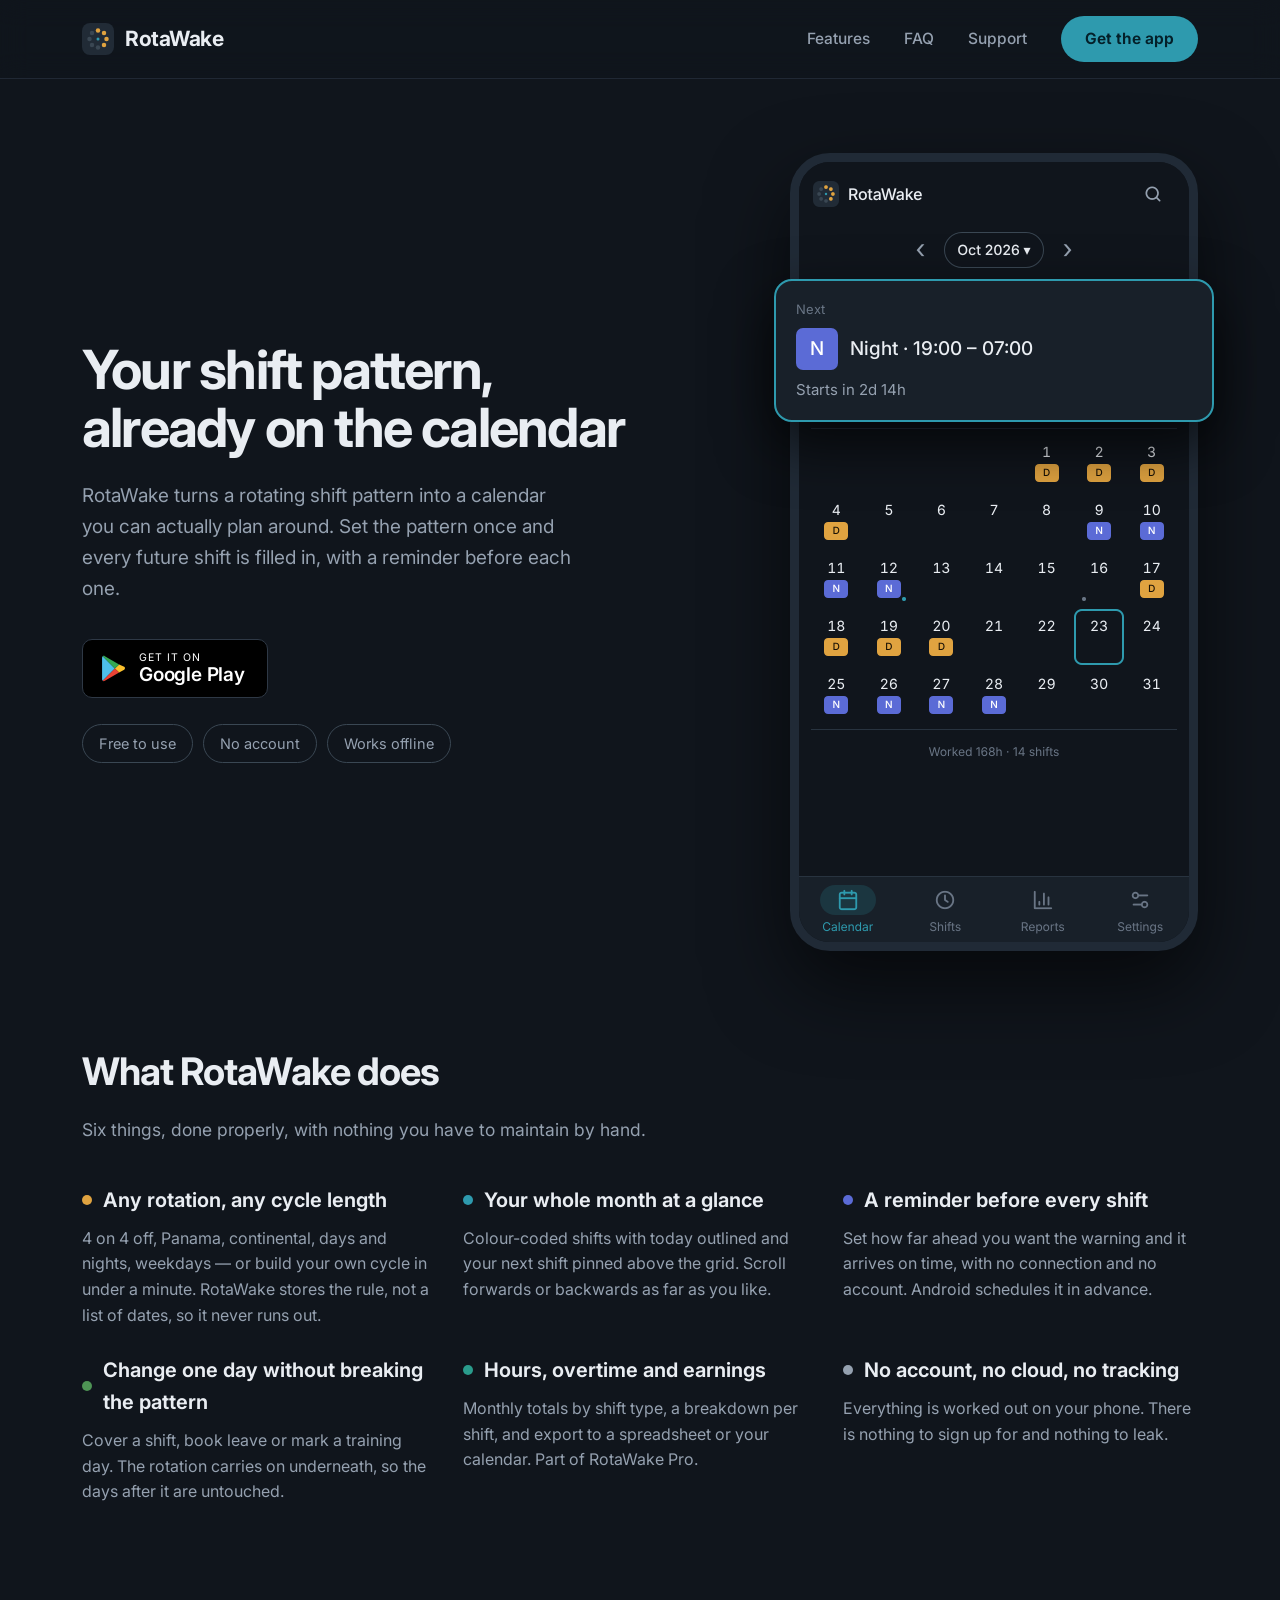
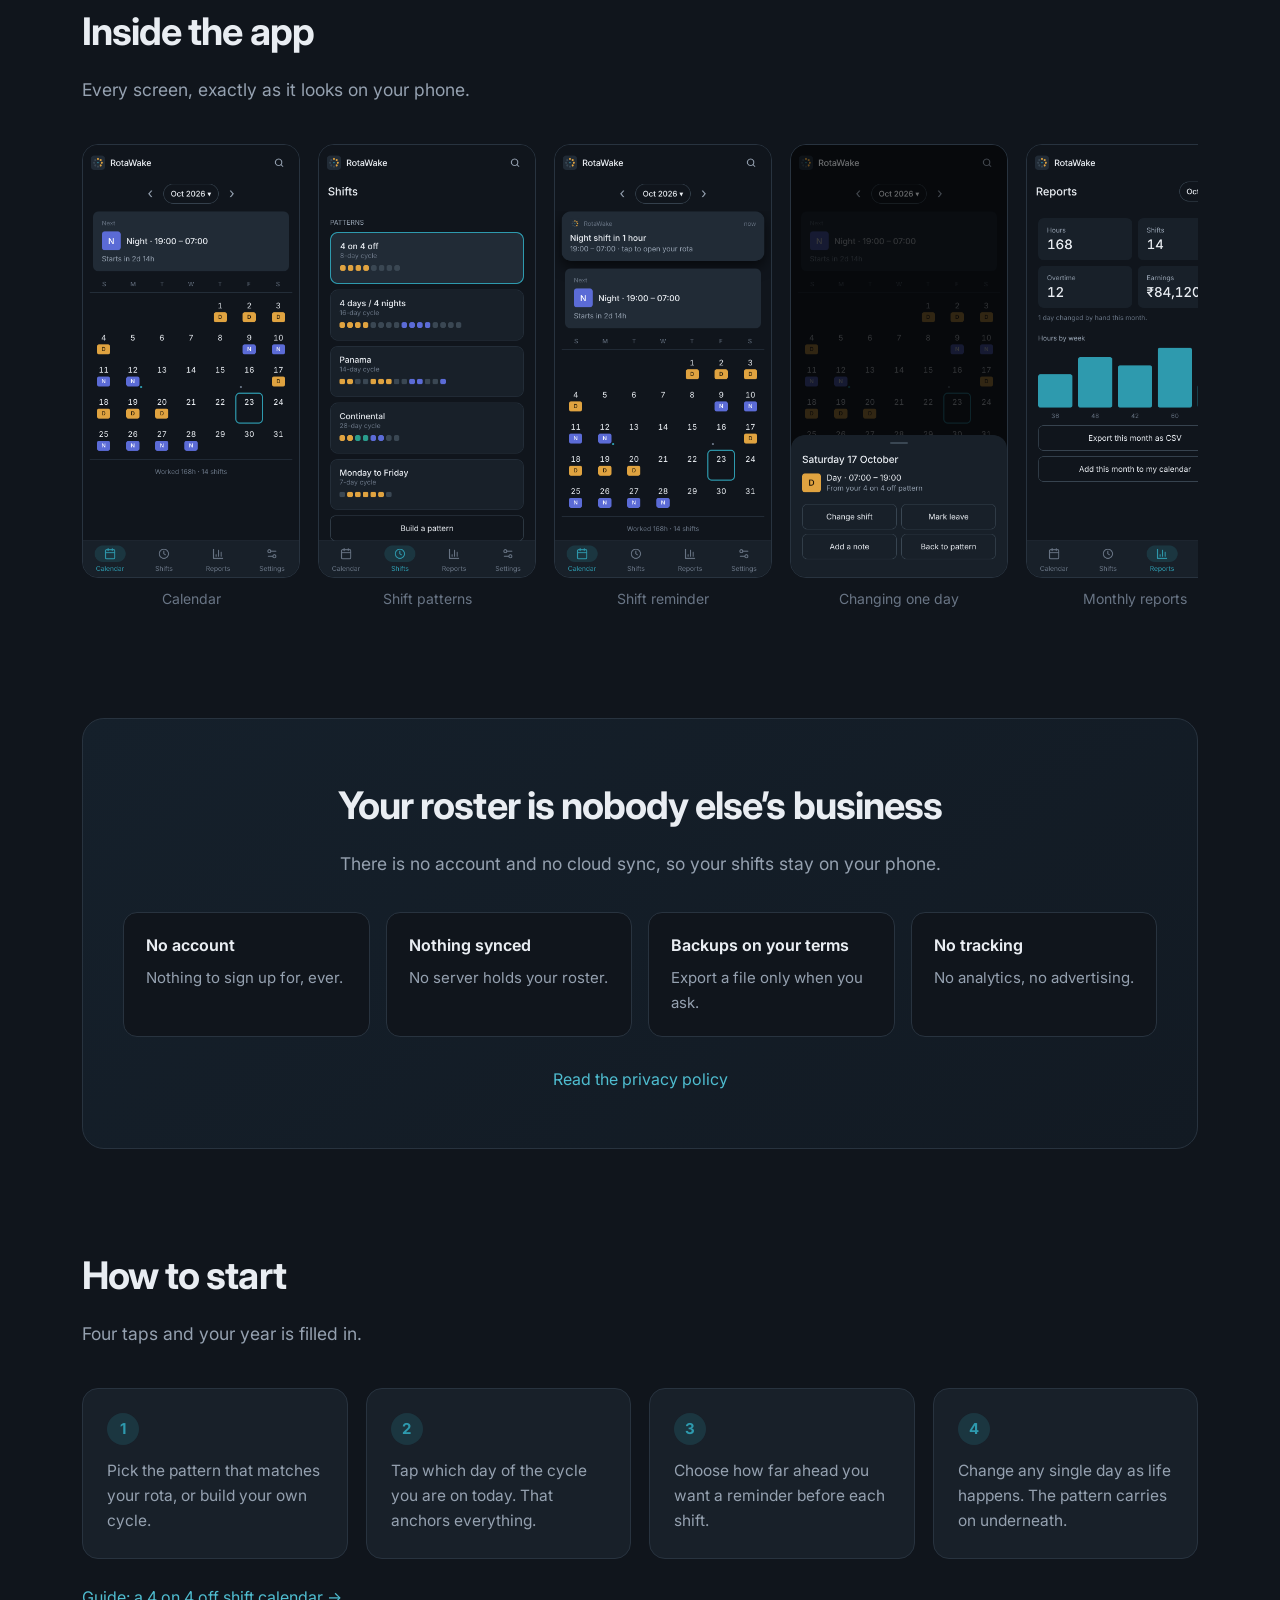
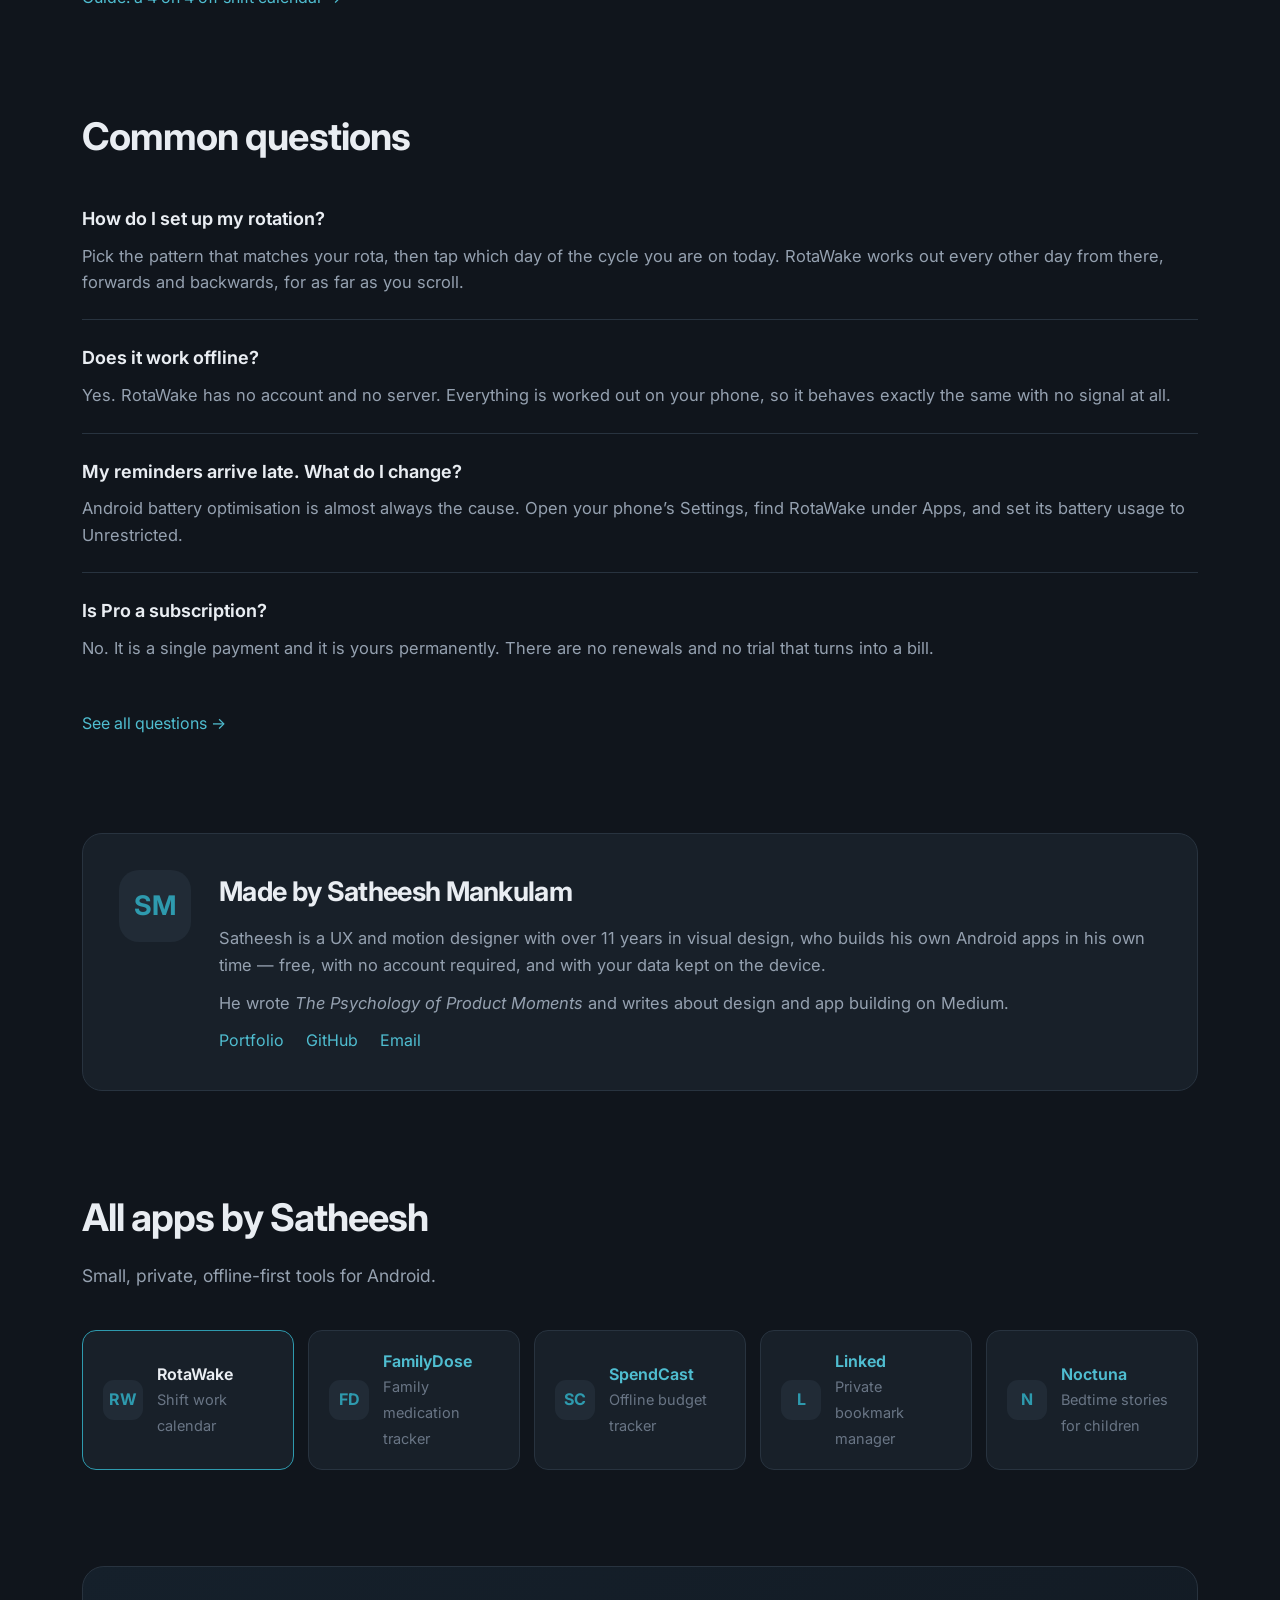
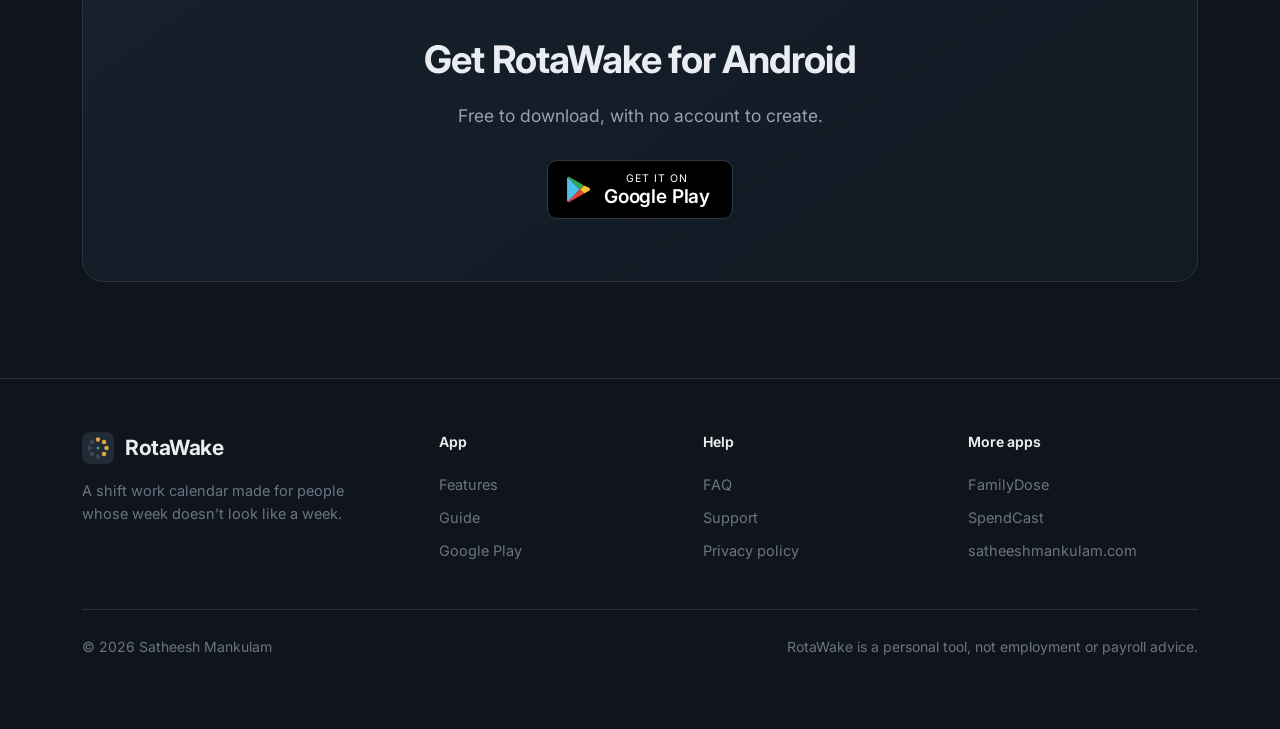
==== commit 5ef46ff4: "Add files via upload" ====
--- a/index.html
+++ b/index.html
@@ -45,9 +45,9 @@
 .nav{display:flex;align-items:center;gap:34px}
 .nav a{color:var(--dim);font-size:15.5px;font-weight:500}
 .nav a:hover,.nav a[aria-current]{color:var(--ink)}
-.pill{background:var(--teal);color:#042029;font-weight:650;font-size:15.5px;
+.pill,.nav a.pill{background:var(--teal);color:#042029;font-weight:650;font-size:15.5px;
  padding:11px 24px;border-radius:999px}
-.pill:hover{background:var(--teal-l)}
+.pill:hover,.nav a.pill:hover{background:var(--teal-l);color:#042029}
 .menu{display:none}
 .menu summary{list-style:none;cursor:pointer;color:var(--dim);font-size:15px;
  border:1px solid var(--line-s);border-radius:999px;padding:9px 18px}
@@ -79,7 +79,7 @@
 .strip{display:grid;grid-auto-flow:column;grid-auto-columns:218px;gap:18px;
  overflow-x:auto;padding-bottom:12px;scrollbar-width:thin}
 .strip figure{margin:0}
-.strip img{width:100%;border-radius:16px;border:1px solid var(--line);display:block}
+.strip img{width:100%;height:auto;border-radius:16px;border:1px solid var(--line);display:block}
 .strip figcaption{color:var(--mute);font-size:14px;margin-top:10px;text-align:center}
 .band{background:linear-gradient(145deg,#15202B,#121A23);border:1px solid var(--line);
  border-radius:22px;padding:56px 40px;margin-bottom:96px}
@@ -165,7 +165,7 @@
 .stage{position:relative;flex:none;width:408px}
 .phone{width:408px;border:9px solid #202A36;border-radius:40px;overflow:hidden;
  box-shadow:0 34px 80px rgba(0,0,0,.6);background:var(--bg)}
-.phone img{display:block;width:100%}
+.phone img{display:block;width:100%;height:auto}
 .popout{position:absolute;top:126px;left:-16px;right:-16px;background:var(--card);
  border:2px solid var(--teal);border-radius:18px;padding:18px 20px;
  box-shadow:0 22px 55px rgba(0,0,0,.70)}
